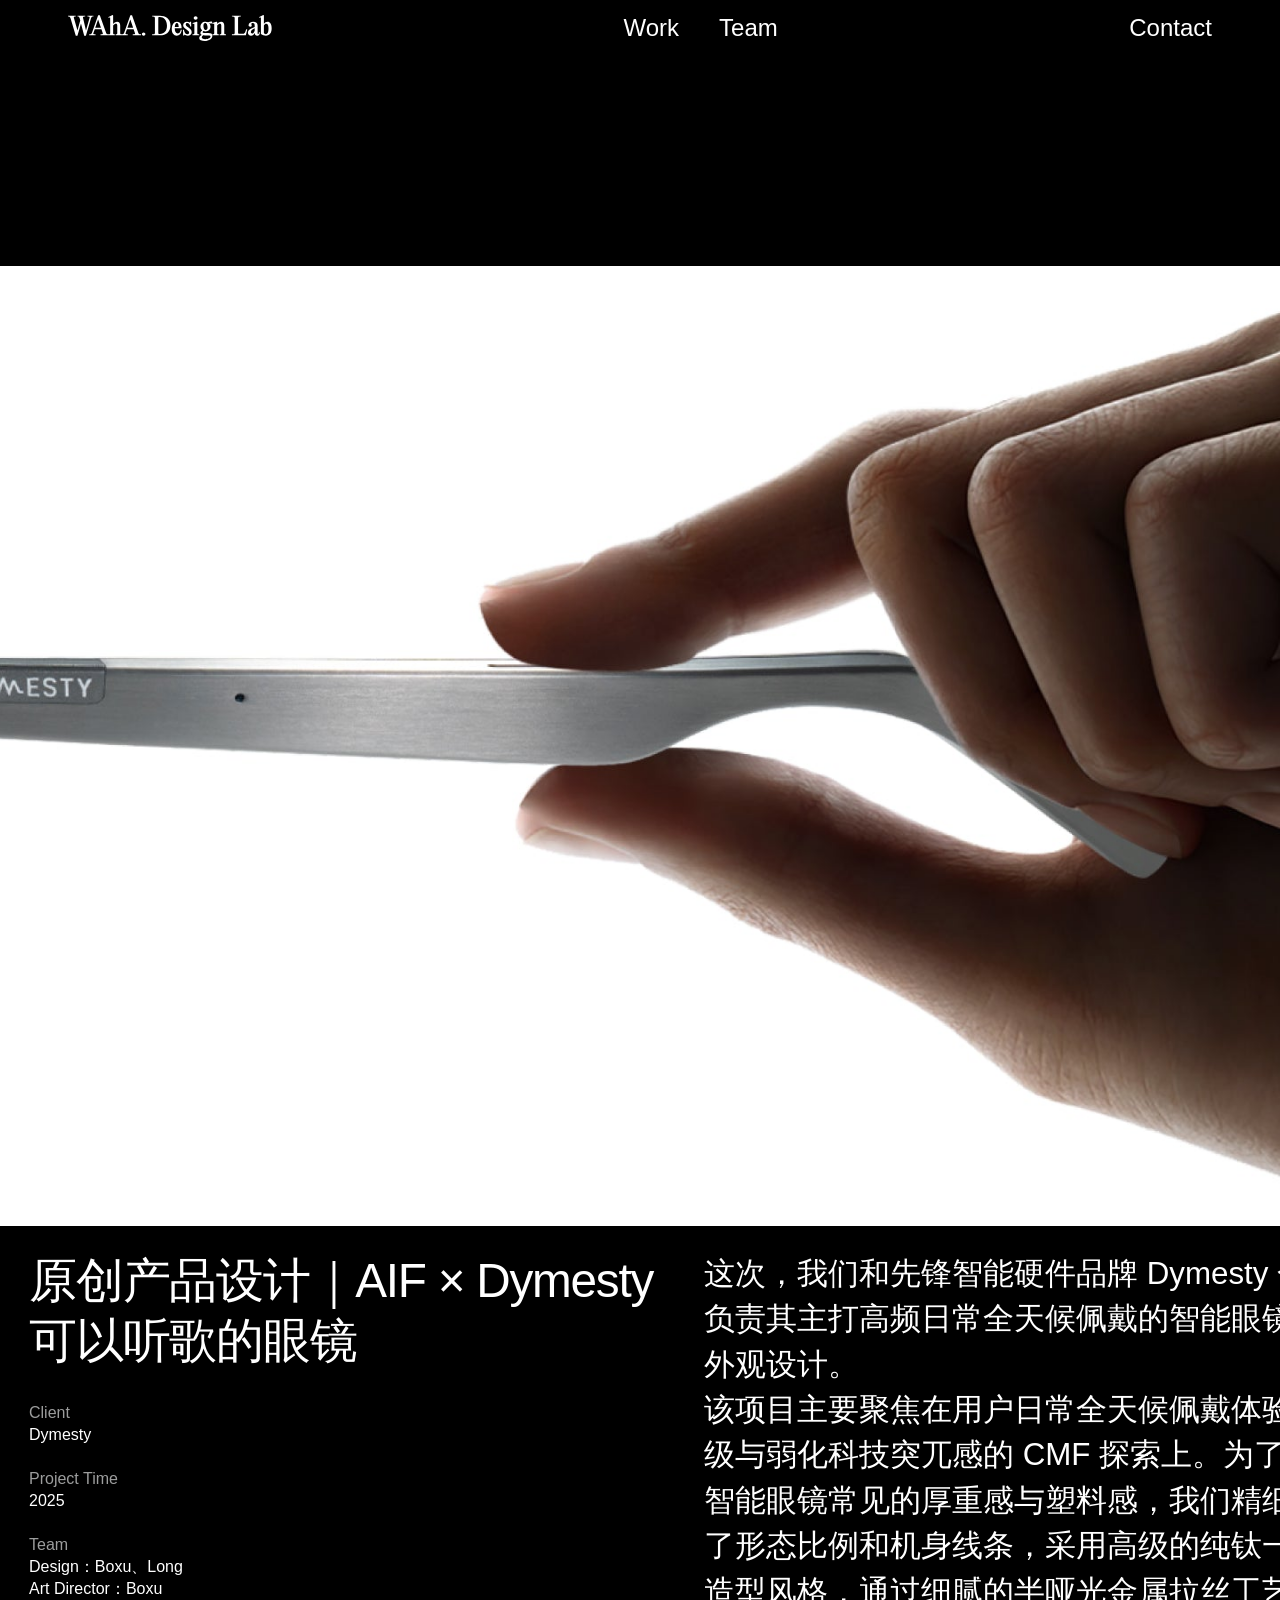
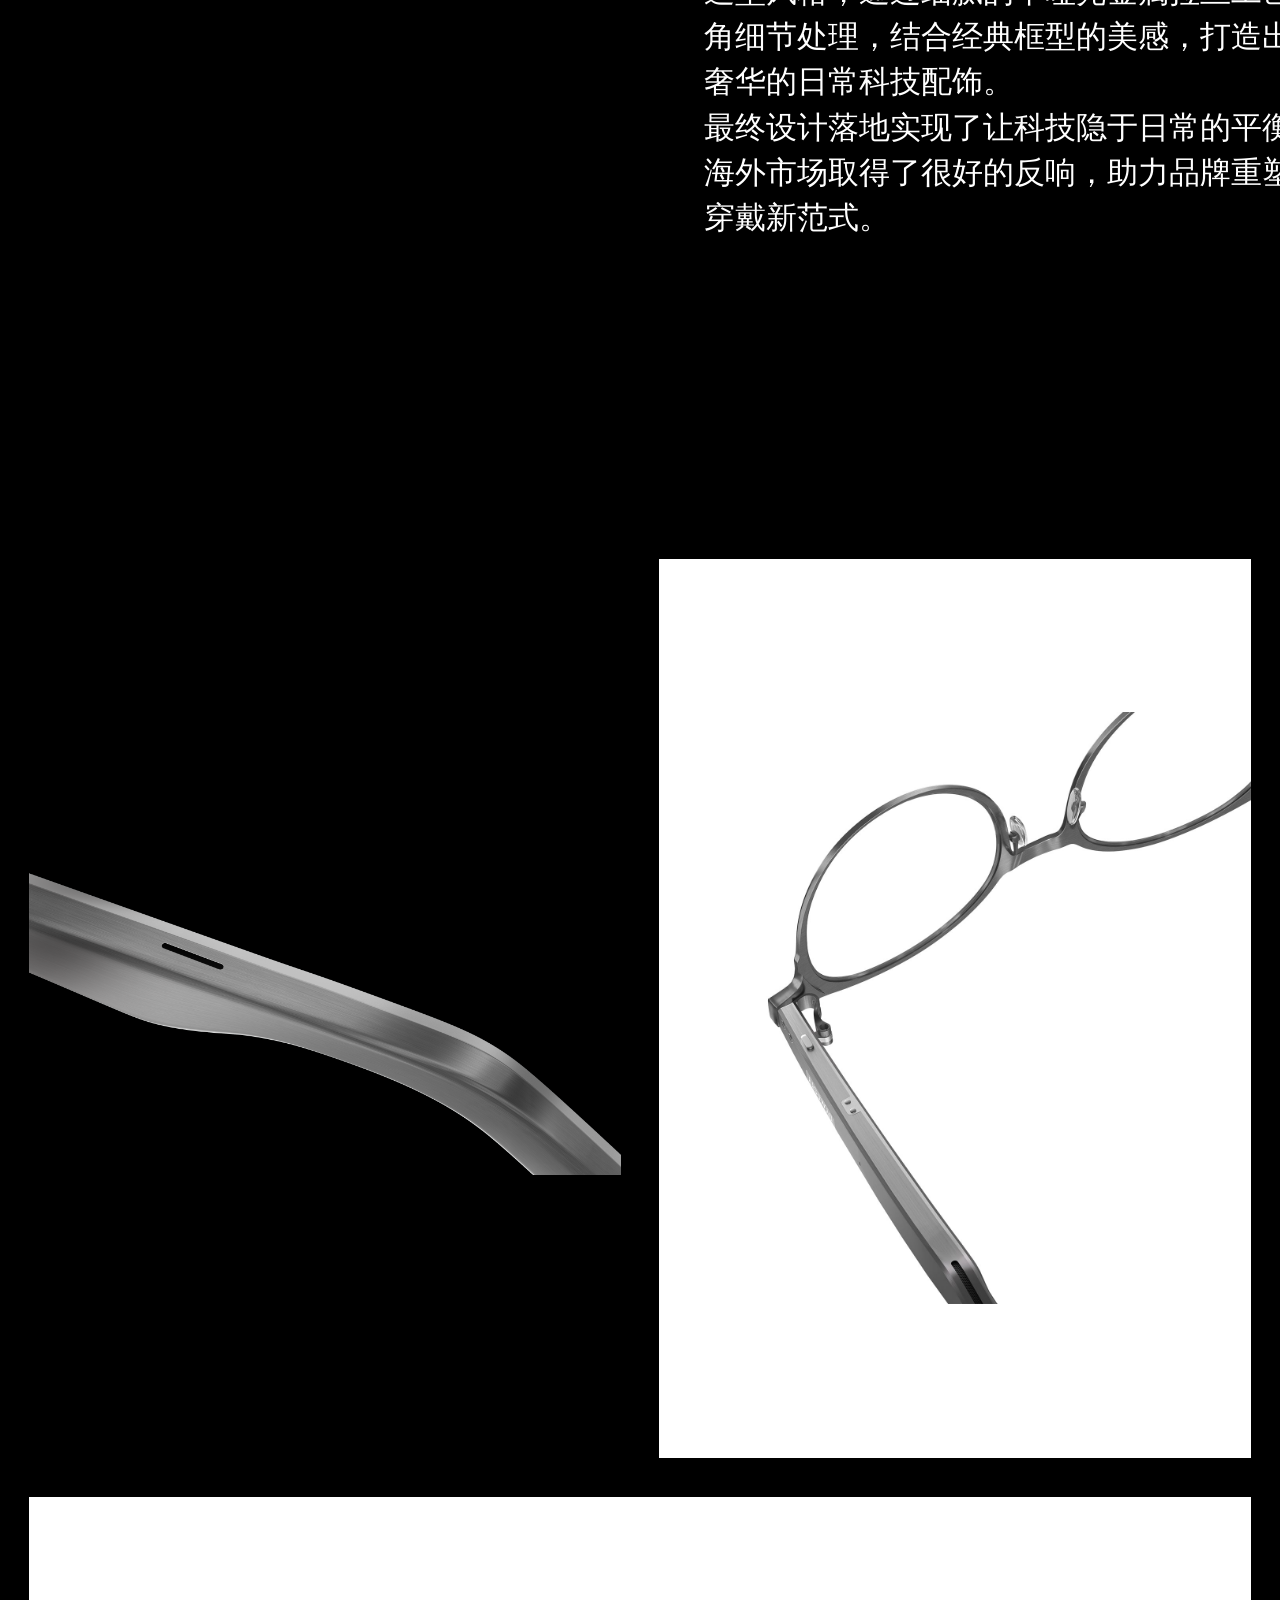
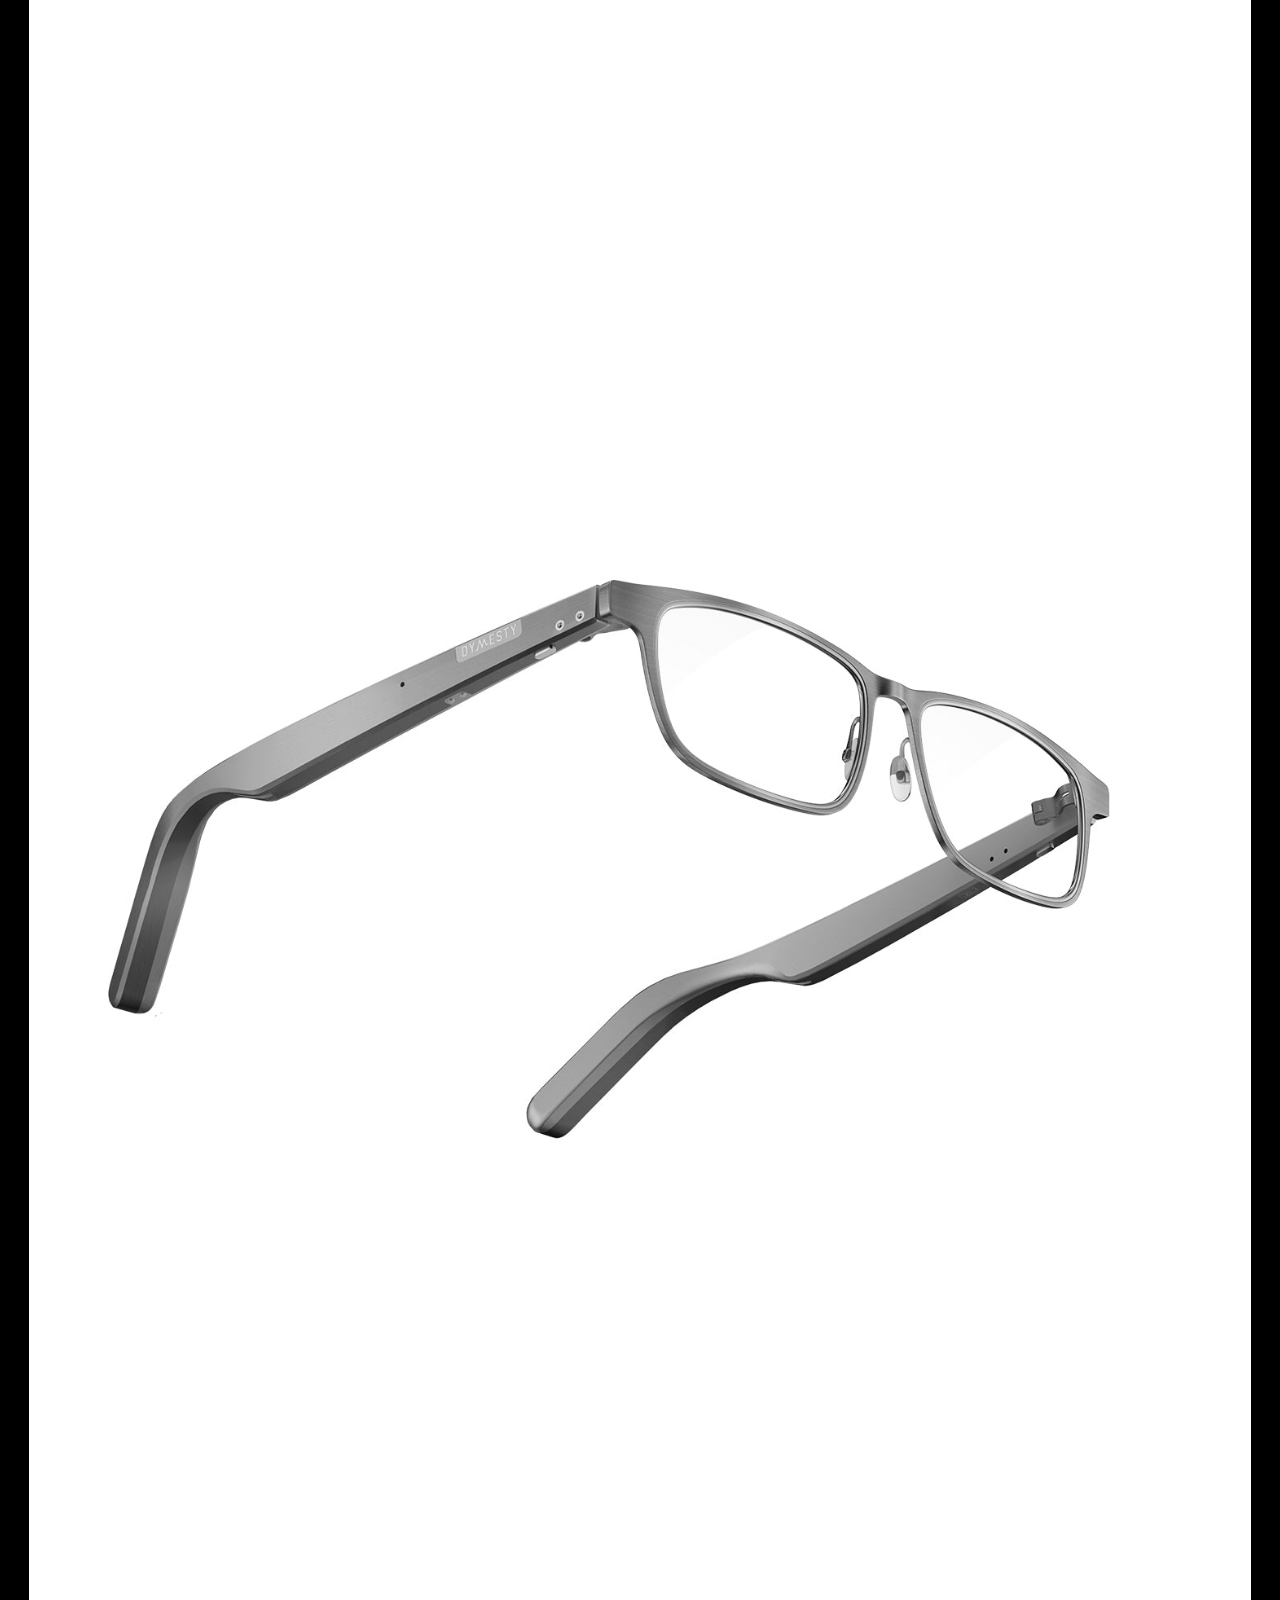
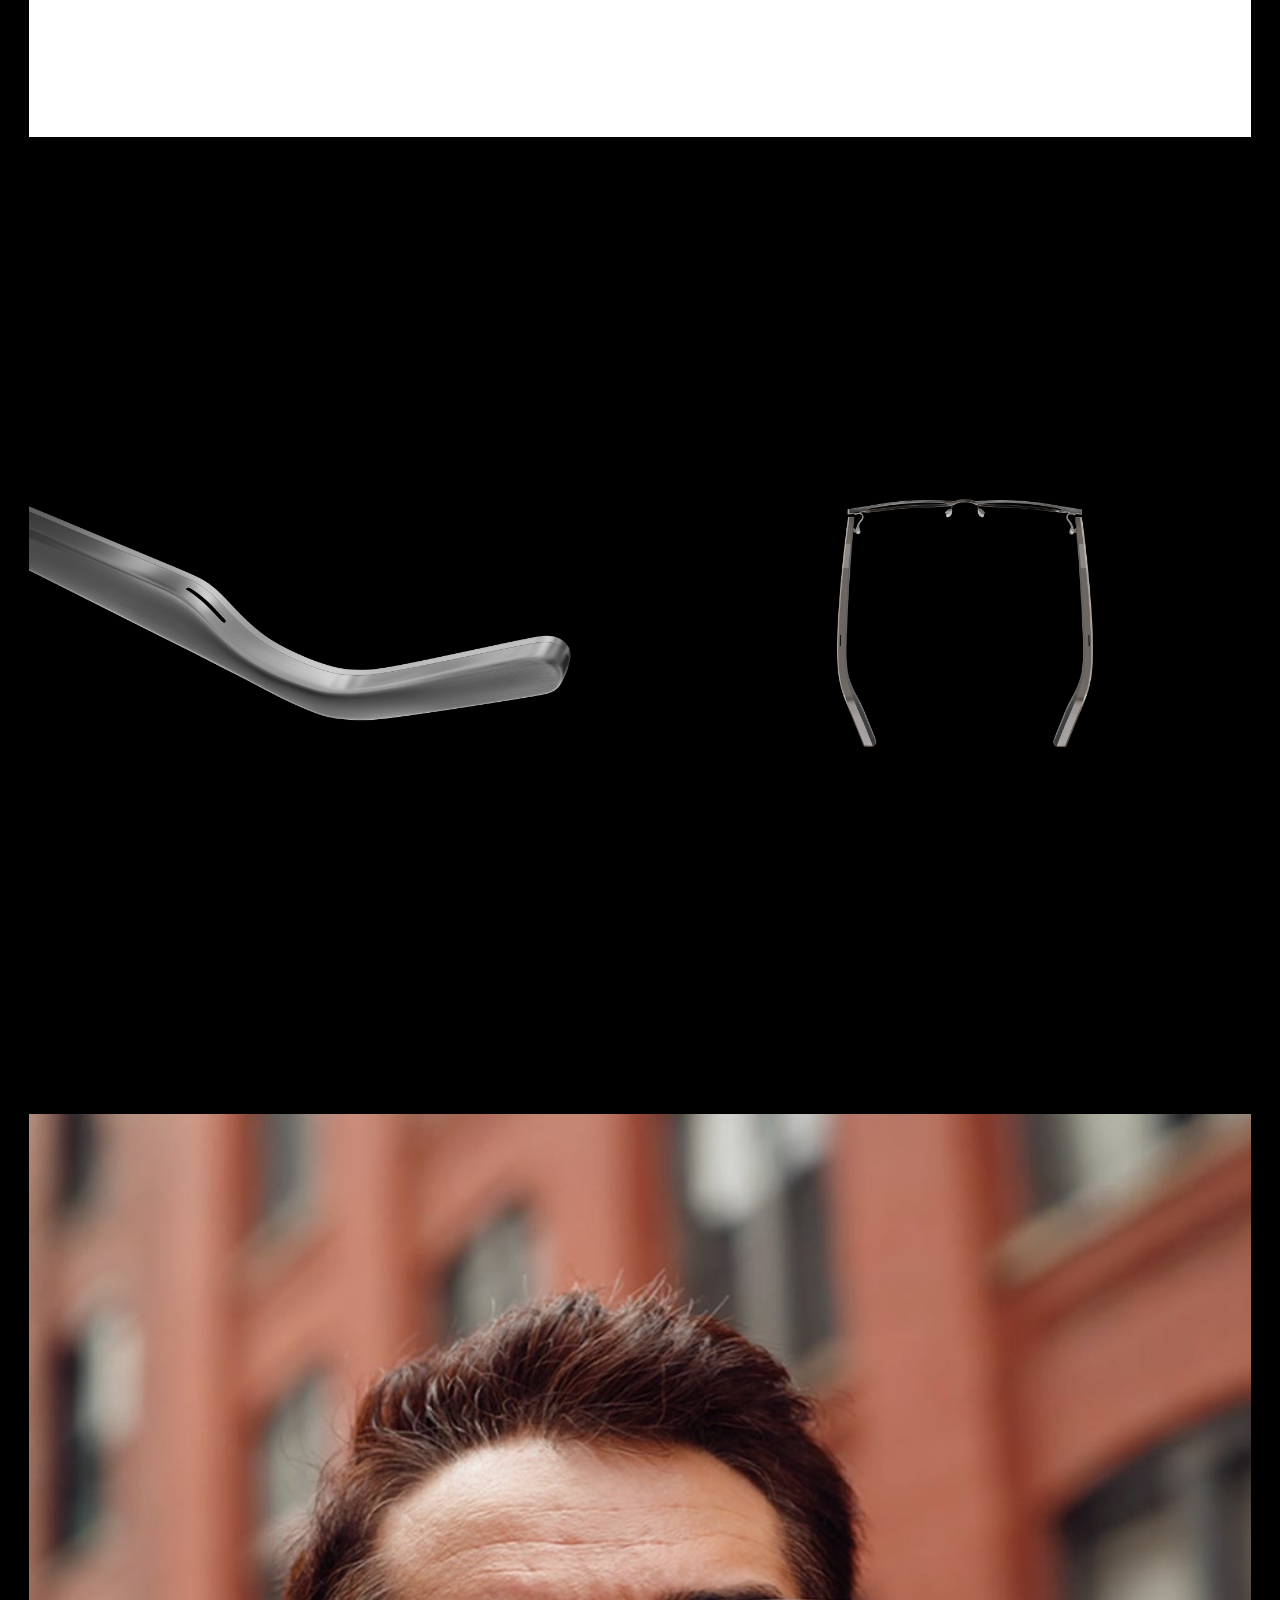
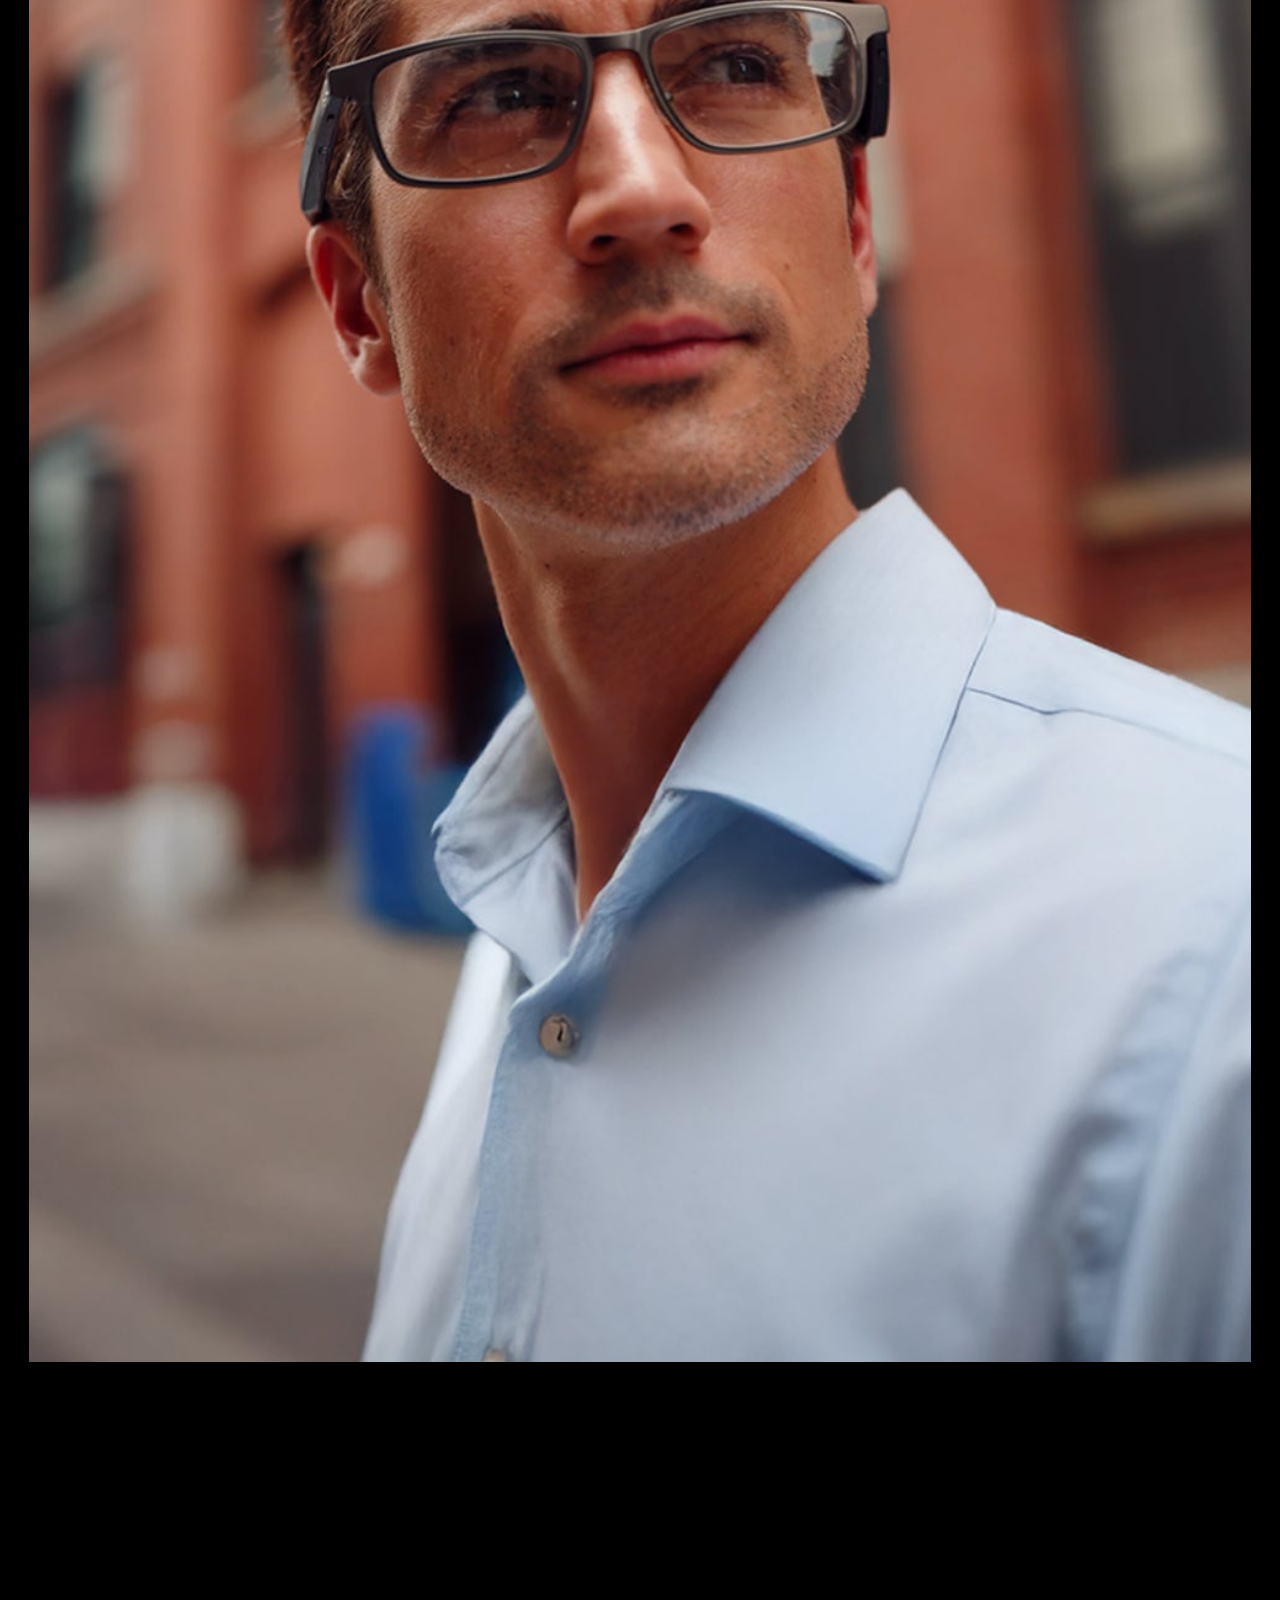
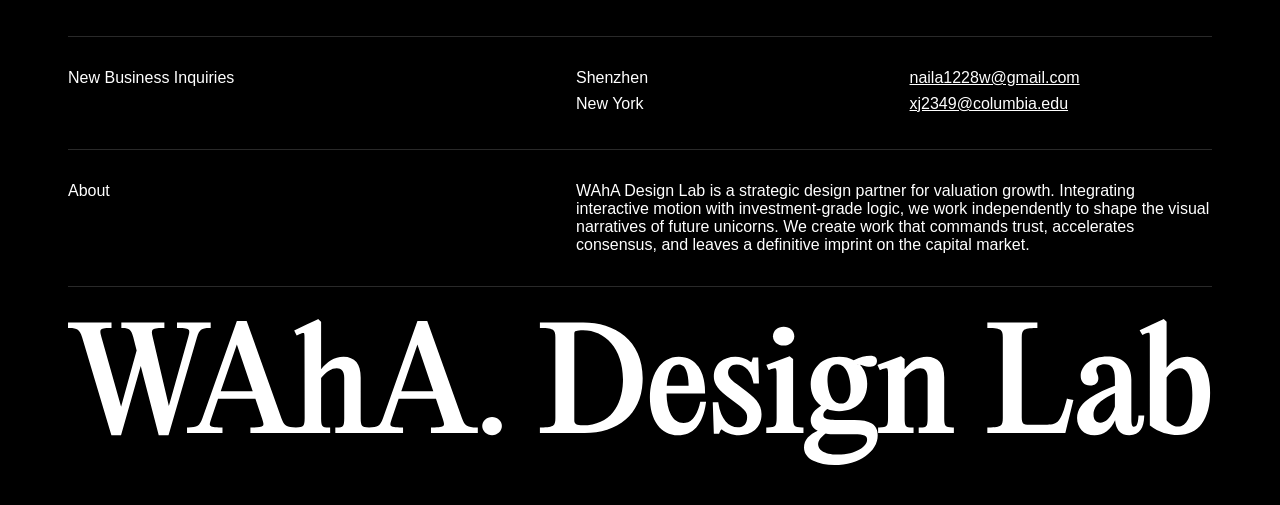
==== dymesty.html @ f6207fc6 "Add Dymesty and ODE case pages" ====
<!DOCTYPE html>
<html lang="zh-CN">

<head>
    <meta charset="UTF-8">
    <meta name="viewport" content="width=device-width, initial-scale=1.0">
    <title>Dymesty - WAhA Lab</title>
    <link rel="stylesheet" href="style.css">
</head>

<body class="case-body">
    <header class="case-header">
        <div class="case-header-inner">
            <a href="index.html" class="case-logo" aria-label="WAhA Lab home">
                <img src="assets/logo.svg" alt="WAhA Lab Logo">
            </a>
            <nav class="case-nav" aria-label="Primary">
                <a href="work.html">Work</a>
                <a href="team.html">Team</a>
            </nav>
            <a href="mailto:naila1228w@gmail.com" class="case-contact">Contact</a>
        </div>
    </header>

    <main class="case-page case-page-dymesty">
        <section class="case-hero">
            <img src="assets/dymesty/9.jpeg" alt="Dymesty smart glasses detail held by hand" class="case-hero-image">
        </section>

        <section class="case-intro">
            <div class="case-intro-main">
                <h1>原创产品设计｜AIF × Dymesty 可以听歌的眼镜</h1>
                <dl class="case-meta">
                    <div>
                        <dt>Client</dt>
                        <dd>Dymesty</dd>
                    </div>
                    <div>
                        <dt>Project Time</dt>
                        <dd>2025</dd>
                    </div>
                    <div>
                        <dt>Team</dt>
                        <dd>Design：Boxu、Long<br>Art Director：Boxu</dd>
                    </div>
                </dl>
            </div>
            <div class="case-intro-copy">
                <p>这次，我们和先锋智能硬件品牌 Dymesty 合作，负责其主打高频日常全天候佩戴的智能眼镜系列外观设计。</p>
                <p>该项目主要聚焦在用户日常全天候佩戴体验的升级与弱化科技突兀感的 CMF 探索上。为了消除智能眼镜常见的厚重感与塑料感，我们精细打磨了形态比例和机身线条，采用高级的纯钛一体化造型风格，通过细腻的半哑光金属拉丝工艺与倒角细节处理，结合经典框型的美感，打造出低调奢华的日常科技配饰。</p>
                <p>最终设计落地实现了让科技隐于日常的平衡，在海外市场取得了很好的反响，助力品牌重塑智能穿戴新范式。</p>
            </div>
        </section>

        <section class="case-media-stack">
            <div class="case-media-row">
                <figure class="case-media case-media-portrait case-media-contain case-media-black">
                    <img src="assets/dymesty/3.png" alt="Dymesty temple arm side detail">
                </figure>
                <figure class="case-media case-media-portrait case-media-contain case-media-white">
                    <img src="assets/dymesty/6.jpeg" alt="Dymesty round frame hinge detail">
                </figure>
            </div>

            <figure class="case-media case-media-wide case-media-contain case-media-white">
                <img src="assets/dymesty/1.jpeg" alt="Dymesty smart glasses full product view">
            </figure>

            <div class="case-media-row">
                <figure class="case-media case-media-portrait case-media-contain case-media-black">
                    <img src="assets/dymesty/11.png" alt="Dymesty temple tip detail">
                </figure>
                <figure class="case-media case-media-portrait case-media-contain case-media-black">
                    <img src="assets/dymesty/14.png" alt="Dymesty glasses top view">
                </figure>
            </div>

            <figure class="case-media case-media-wide case-media-final">
                <img src="assets/dymesty/16.jpeg" alt="Dymesty smart glasses lifestyle portrait">
            </figure>
        </section>

        <footer class="footer case-footer">
            <div class="footer-section">
                <div class="footer-divider"></div>
                <div class="footer-row">
                    <div class="footer-left">
                        <div class="footer-label">New Business Inquiries</div>
                    </div>
                    <div class="footer-right">
                        <div class="footer-locations">
                            <div class="footer-location">Shenzhen</div>
                            <div class="footer-location">New York</div>
                        </div>
                        <div class="footer-emails">
                            <a href="mailto:naila1228w@gmail.com" class="footer-email">naila1228w@gmail.com</a>
                            <a href="mailto:xj2349@columbia.edu" class="footer-email">xj2349@columbia.edu</a>
                        </div>
                    </div>
                </div>
                <div class="footer-divider"></div>
                <div class="footer-row">
                    <div class="footer-left">
                        <div class="footer-label">About</div>
                    </div>
                    <div class="footer-right">
                        <div class="footer-about">
                            <p>WAhA Design Lab is a strategic design partner for valuation growth. Integrating
                                interactive motion with investment-grade logic, we work independently to shape the visual
                                narratives of future unicorns. We create work that commands trust, accelerates consensus,
                                and leaves a definitive imprint on the capital market.</p>
                        </div>
                    </div>
                </div>
                <div class="footer-divider"></div>
                <div class="footer-logo">
                    <img src="assets/logo.svg" alt="Footer Logo" class="footer-logo-img">
                </div>
            </div>
        </footer>
    </main>
</body>

</html>
---- style.css ----
/* 重置和基础样式 */
* {
    margin: 0;
    padding: 0;
    box-sizing: border-box;
}

body {
    font-family: 'PP Editorial New', -apple-system, BlinkMacSystemFont, 'Segoe UI', serif;
    background-color: #000000;
    color: #ffffff;
    overflow-x: hidden;
    overflow-y: auto;
    scroll-behavior: smooth;
}

/* 顶部导航栏 */
.navbar {
    width: 1439.70px;
    mix-blend-mode: difference;
    box-sizing: border-box;
    display: flex;
    height: 56px;
    flex-direction: column;
    flex-wrap: nowrap;
    padding-right: 68px;
    padding-left: 68px;
    position: fixed;
    top: 0;
    left: 50%;
    transform: translateX(-50%);
    z-index: 1000;
    overflow: visible;
    /* 确保下划线可以显示 */
}

.navbar-container {
    width: 1303.70px;
    box-sizing: border-box;
    display: flex;
    height: 56px;
    flex-direction: row;
    flex-wrap: nowrap;
    align-items: center;
    overflow: visible;
    /* 确保下划线可以显示 */
}

.navbar-content {
    width: 1303.70px;
    height: 56px;
    display: flex;
    justify-content: flex-start;
    /* 恢复为flex-start，保持原始布局 */
    align-items: center;
    position: relative;
    overflow: visible;
    /* 确保下划线可以显示 */
}

/* Logo */
.logo {
    width: auto;
    /* 自动调整宽度以保持宽高比 */
    height: 28px;
    /* 高度设置为28px */
    display: block;
}

.logo-link {
    display: inline-flex;
    align-items: center;
    text-decoration: none;
}

/* 导航中心区域 */
.navbar-center {
    height: 56px;
    box-sizing: border-box;
    display: flex;
    width: 344px;
    min-height: 1px;
    flex-direction: row;
    flex-wrap: nowrap;
    justify-content: center;
    margin-left: 400px;
    overflow: visible;
    /* 确保下划线可以显示 */
    position: relative;
    /* 为响应式绝对定位做准备 */
}

.navbar-center-wrapper {
    width: 344px;
    height: 56px;
    display: flex;
    justify-content: flex-start;
    align-items: center;
    overflow: visible;
    /* 确保下划线可以显示 */
}

/* 导航链接基础样式 */
.nav-link {
    height: 56px;
    box-sizing: border-box;
    display: flex;
    flex-direction: row;
    flex-wrap: nowrap;
    align-items: center;
    text-decoration: none;
    font-family: 'Lab Grotesque', -apple-system, BlinkMacSystemFont, 'Segoe UI', sans-serif;
    font-size: 24px;
    white-space: nowrap;
    text-align: center;
    color: rgba(255, 255, 255, 1);
    line-height: normal;
    font-weight: normal;
    position: relative;
    overflow: visible;
    /* 确保下划线可以显示在容器外 */
}

.nav-link::after {
    content: '';
    position: absolute;
    bottom: -4px;
    /* 下划线和文字的间距为-4px */
    left: 0;
    width: 0;
    height: 1px;
    background-color: rgba(255, 255, 255, 1);
    transition: width 0.3s ease;
}

.nav-link:hover::after {
    width: 100%;
}

.nav-link.is-active::after {
    width: 100%;
}

/* Work 链接 */
.nav-work {
    width: 58px;
    height: 56px;
}

/* Lab 链接 */
.nav-lab {
    width: 42px;
    height: 56px;
    margin-left: 60px;
}

/* Team 链接 */
.nav-team {
    width: 58px;
    height: 56px;
    margin-left: 60px;
}

/* 右侧 Contact */
.navbar-right {
    margin-left: auto;
    /* 使用auto让右侧自动对齐到最右边 */
}

.nav-contact {
    font-family: 'Lab Grotesque', -apple-system, BlinkMacSystemFont, 'Segoe UI', sans-serif;
    font-size: 24px;
    white-space: nowrap;
    text-align: right;
    color: rgba(255, 255, 255, 1);
    line-height: normal;
    font-weight: normal;
    flex-shrink: 0;
    text-decoration: none;
    cursor: pointer;
}

/* 主容器 */
.container {
    width: 1440px;
    height: 902px;
    overflow: hidden;
    box-sizing: border-box;
    background-color: rgba(0, 0, 0, 1);
    display: flex;
    flex-direction: column;
    justify-content: center;
    align-items: center;
    margin: 0 auto;
    padding-top: 56px;
    /* 为导航栏留出空间 */
    position: relative;
}

/* 第二屏 */
.screen-2 {
    justify-content: flex-start;
    align-items: center;
    padding-top: 56px;
    min-height: calc(902px + 250vh);
    /* 保留滚动交互所需的空间（第一阶段+第二阶段+第四阶段） */
    /* 保留滚动交互所需的空间（第一阶段+第二阶段+第四阶段） */
    overflow: visible !important;
    /* 允许内容溢出，确保第五阶段的内容可见 */
}

.screen2-content-wrapper {
    display: flex;
    flex-direction: column;
    align-items: center;
    gap: 0;
}

/* 第二屏文字容器 */
.screen2-text-wrapper {
    width: 1304px;
    position: relative;
    /* 默认相对定位，在文档流中 */
    visibility: hidden;
    /* 默认隐藏，添加show类后变为visible */
    pointer-events: none;
    display: flex;
    flex-direction: row;
    align-items: flex-start;
    margin-bottom: 50px;
    /* 与视频的间距 */
    /* 不设置opacity，让文字内容的动画控制显示效果，和第一屏一样 */
}

.screen2-text-wrapper.show {
    visibility: visible;
    /* 容器可见，让文字内容的动画可以播放 */
    pointer-events: auto;
    /* 不设置opacity，让文字内容的CSS动画完全控制显示效果 */
}

/* 第二屏文字裁切容器 */
.screen2-text-clip-container {
    overflow: hidden;
    position: relative;
}

.screen2-text-clip-container:first-child {
    width: 637px;
}

.screen2-text-clip-container:last-child {
    width: 637px;
    margin-left: 30px;
}

/* 第二屏标题和描述文字的初始状态和动画 */
.screen2-title,
.screen2-description {
    transform: translateY(100%);
    opacity: 0;
}

.screen2-text-wrapper.show .screen2-title {
    animation: slideUp 1s cubic-bezier(0.16, 1, 0.3, 1) forwards;
    animation-delay: 0s;
}

.screen2-text-wrapper.show .screen2-description {
    animation: slideUp 1s cubic-bezier(0.16, 1, 0.3, 1) forwards;
    animation-delay: 0.15s;
}

/* 第二屏标题样式 */
.screen2-title {
    font-family: 'Lab Grotesque', -apple-system, BlinkMacSystemFont, 'Segoe UI', sans-serif;
    font-size: 44px;
    color: rgba(255, 255, 255, 1);
    line-height: 53.38px;
    letter-spacing: -0.36px;
    font-weight: normal;
    white-space: nowrap;
}

/* 第二屏描述文字样式 */
.screen2-description {
    font-family: 'Lab Grotesque', -apple-system, BlinkMacSystemFont, 'Segoe UI', sans-serif;
    font-size: 44px;
    color: rgba(255, 255, 255, 1);
    line-height: normal;
    font-weight: normal;
}

.screen2-image-container {
    width: 524px;
    height: 295px;
    overflow: hidden;
    position: relative;
    display: flex;
    align-items: center;
    justify-content: center;
    will-change: width, height, top;
    margin-top: -108px;
    /* 调整视频初始位置 */
}

.screen2-image {
    width: 100%;
    height: 100%;
    display: block;
    object-fit: cover;
}

/* 内容包装器 */
.content-wrapper {
    width: 1304px;
    box-sizing: border-box;
    display: flex;
    height: 426px;
    flex-direction: column;
    flex-wrap: nowrap;
    margin-top: -190px;
    /* 调整到导航栏底部的距离为20px */
}

/* 内容区域 */
.content {
    width: 1304px;
    height: 426px;
    display: flex;
    flex-direction: column;
    justify-content: flex-start;
    align-items: center;
}

/* 文字裁切容器 */
/* 文字裁切容器 */
.text-clip-container {
    overflow: hidden;
    position: relative;
    width: 100%;
}

.text-clip-container:first-child {
    width: 1304px;
}

.text-clip-container:last-child {
    width: 1304px;
}

.text-clip-container .title-top,
.text-clip-container .title-growth,
.text-clip-container .title-bottom {
    transform: translateY(100%);
    opacity: 0;
    animation: slideUp 1s cubic-bezier(0.16, 1, 0.3, 1) forwards;
}

/* 描述文字使用淡入上浮效果，不使用裁切 */
.text-clip-container .description {
    transform: translateY(20px);
    opacity: 0;
    animation: fadeInUp 0.9s cubic-bezier(0.25, 0.1, 0.25, 1) forwards;
}

/* 第一个标题动画 - 立即开始 */
.content>.text-clip-container:first-child .title-top {
    animation-delay: 0s;
}

/* 第二个标题动画 - Growth. 延迟约0.15秒 */
.growth-section .text-clip-container:first-child .title-growth {
    animation-delay: 0.15s;
}

/* 第三个标题动画 - WAhA Lab. 延迟约0.3秒 */
.content>.text-clip-container:last-child .title-bottom {
    animation-delay: 0.3s;
}

/* 描述文字 - 延迟稍晚于WAhA Lab出现 */
.text-clip-container.description-clip .description {
    animation-delay: 0.5s;
}

@keyframes slideUp {
    from {
        transform: translateY(100%);
        opacity: 0;
    }

    to {
        transform: translateY(0);
        opacity: 1;
    }
}

@keyframes fadeInUp {
    from {
        transform: translateY(20px);
        opacity: 0;
    }

    to {
        transform: translateY(0);
        opacity: 1;
    }
}

/* 顶部标题 */
.title-top {
    width: 1304px;
    font-family: 'PP Editorial New', serif;
    font-size: 111px;
    white-space: nowrap;
    text-align: right;
    color: rgba(255, 255, 255, 1);
    line-height: normal;
    font-weight: normal;
    flex-shrink: 0;
    box-sizing: border-box;
    padding-right: 8px;
}

/* 中间部分 */
.middle-section {
    width: 1304px;
    height: 142px;
    box-sizing: border-box;
    display: flex;
    flex-direction: row;
    flex-wrap: nowrap;
    justify-content: space-between;
    align-items: center;
}

/* Growth 部分 */
.growth-section {
    width: 1304px;
    height: 142px;
    position: relative;
}

.growth-section .text-clip-container {
    position: absolute;
}

.growth-section .text-clip-container:first-child {
    top: 0;
    left: 0;
    width: 1304px;
    height: 111px;
}

.growth-section .text-clip-container.description-clip {
    top: 32px;
    left: 0;
    width: 302.71px;
    /* 描述文字使用淡入上浮效果，不需要overflow: hidden */
    overflow: visible;
}

.title-growth {
    width: 1304px;
    font-family: 'PP Editorial New', serif;
    font-size: 111px;
    white-space: nowrap;
    text-align: right;
    color: rgba(255, 255, 255, 1);
    line-height: normal;
    font-weight: normal;
    box-sizing: border-box;
    padding-right: 8px;
}

.description {
    width: 302.71px;
    font-family: 'PP Editorial New', serif;
    font-size: 20px;
    color: rgba(255, 255, 255, 1);
    line-height: 1.2;
    font-weight: normal;
    white-space: normal;
    /* 允许换行，确保文字完整显示 */
}

/* 底部标题 */
.title-bottom {
    width: 1304px;
    font-family: 'PP Editorial New', serif;
    font-size: 111px;
    white-space: nowrap;
    color: rgba(255, 255, 255, 1);
    line-height: normal;
    font-weight: normal;
    flex-shrink: 0;
    box-sizing: border-box;
    padding-left: 4px;
}

/* 响应式设计 - 大于1920px时保持1920px的效果 */
@media screen and (min-width: 1921px) {
    .navbar {
        width: 1920px;
        max-width: 1920px;
        padding-left: 68px;
        padding-right: 68px;
        left: 50%;
        transform: translateX(-50%);
    }

    .navbar-container {
        width: 100%;
        max-width: 100%;
    }

    .navbar-content {
        width: 100%;
        max-width: 100%;
        justify-content: space-between;
        position: relative;
    }

    .navbar-center {
        position: absolute;
        left: 50%;
        transform: translateX(-50%);
        margin-left: 0;
    }

    .navbar-right {
        margin-left: auto;
        margin-right: 0;
    }

    .container.screen-1 {
        width: 1920px;
        max-width: 1920px;
        padding-left: 68px;
        padding-right: 68px;
        margin-left: auto;
        margin-right: auto;
    }

    /* 文字组包装器，保持1920px时的缩放效果 */
    .content-wrapper {
        width: 1304px;
        margin-left: 0;
        margin-right: 0;
        transform-origin: left center;
        /* 1920px时的缩放比例：(1920 - 136) / 1304 ≈ 1.37 */
        transform: scale(calc((1920px - 136px) / 1304));
    }

    .content {
        width: 1304px;
    }

    /* Screen 2 > 1920px consistency */
    .screen-2 {
        max-width: 1920px;
        padding-left: 68px;
        padding-right: 68px;
        margin-left: auto;
        margin-right: auto;
    }

    .screen2-content-wrapper {
        width: 1784px;
        /* 1920 - 68*2 */
        max-width: 1784px;
        margin-left: auto;
        margin-right: auto;
    }

    .screen2-text-wrapper {
        width: 1784px;
        max-width: 1784px;
        justify-content: space-between;
        margin-left: auto;
        margin-right: auto;
    }

    .screen2-text-clip-container:first-child {
        width: 637px;
        /* Max width at 1920px */
    }

    .screen2-text-clip-container:last-child {
        width: 637px;
        /* Max width at 1920px */
        margin-left: auto;
        margin-right: 0;
    }

    .screen2-image-container {
        width: 1784px;
        max-width: 1784px;
        margin-left: auto;
        margin-right: auto;
    }

    /* Screen 3 > 1920px consistency */
    .screen-3 {
        width: 100% !important;
        max-width: 1920px !important;
        padding-left: 68px !important;
        padding-right: 68px !important;
        margin-left: auto !important;
        margin-right: auto !important;
    }

    .work-grid {
        width: 100%;
        column-gap: 53.33px;
        /* 2.778vw at 1920px */
        row-gap: 106.67px;
        /* 5.556vw at 1920px */
    }
}

/* 响应式设计 - Computer Tier (768px - 1920px) 保持68px间距 */
/* 统一定义电脑端体验：双列网格、完整导航、流式布局 */
@media screen and (min-width: 768px) and (max-width: 1920px) {
    .navbar {
        width: 100%;
        max-width: 1920px;
        padding-left: 68px;
        padding-right: 68px;
    }

    .navbar-container {
        width: 100%;
        max-width: 100%;
    }

    .navbar-content {
        width: 100%;
        max-width: 100%;
        justify-content: space-between;
        /* 左右两侧对齐 */
        position: relative;
    }

    /* 中间导航居中 */
    .navbar-center {
        position: absolute;
        left: 50%;
        transform: translateX(-50%);
        margin-left: 0;
    }

    /* 右侧Contact对齐到右边缘（距离右边缘68px由navbar的padding-right控制） */
    .navbar-right {
        margin-left: auto;
        margin-right: 0;
    }

    .container.screen-1 {
        width: 100%;
        max-width: 100%;
        padding-inline: 86px;
        /* 固定86px左右间距 */
        padding-top: 0;
        padding-bottom: 10vh;
        /* 向上推内容，实现视觉光学居中 */
        min-height: 90vh;
        /* 改为90vh，让下面的视频部分可见 */
        height: 90vh;
        /* 改为90vh */
        justify-content: center;
        /* 垂直居中 */
    }

    /* 文字容器使用vw单位 */
    .content-wrapper {
        width: 90.556vw;
        /* 1304px / 1440 * 100 = 90.556vw */
        height: 29.583vw;
        /* 426px / 1440 * 100 = 29.583vw */
        margin-top: 0;
        /* 移除margin-top，使用flexbox居中 */
    }

    .content {
        width: 90.556vw;
        /* 1304px / 1440 * 100 = 90.556vw */
        height: 29.583vw;
        /* 426px / 1440 * 100 = 29.583vw */
    }

    /* 顶部标题 - 使用vw单位 */
    .content>.text-clip-container:first-child {
        width: 90.556vw;
        /* 1304px / 1440 * 100 = 90.556vw */
    }

    .title-top {
        width: 90.556vw;
        /* 1304px / 1440 * 100 = 90.556vw */
        font-size: 7.708vw;
        /* 111px / 1440 * 100 = 7.708vw */
        line-height: normal;
    }

    /* 中间部分 */
    .middle-section {
        width: 90.556vw;
        /* 1304px / 1440 * 100 = 90.556vw */
        height: 9.861vw;
        /* 142px / 1440 * 100 = 9.861vw */
    }

    .growth-section {
        width: 90.556vw;
        /* 1304px / 1440 * 100 = 90.556vw */
        height: 9.861vw;
        /* 142px / 1440 * 100 = 9.861vw */
    }

    .growth-section .text-clip-container:first-child {
        width: 90.556vw;
        /* 1304px / 1440 * 100 = 90.556vw */
        height: 7.708vw;
        /* 111px / 1440 * 100 = 7.708vw */
    }

    .title-growth {
        width: 90.556vw;
        /* 1304px / 1440 * 100 = 90.556vw */
        font-size: 7.708vw;
        /* 111px / 1440 * 100 = 7.708vw */
        line-height: normal;
    }

    .growth-section .text-clip-container.description-clip {
        top: 2.222vw;
        /* 32px / 1440 * 100 = 2.222vw */
        width: 21.022vw;
        /* 302.71px / 1440 * 100 = 21.022vw */
    }

    .description {
        width: 21.022vw;
        /* 302.71px / 1440 * 100 = 21.022vw */
        font-size: 1.389vw;
        /* 20px / 1440 * 100 = 1.389vw */
        line-height: 1.2;
        /* 相对值保持不变 */
    }

    /* 底部标题 */
    .content>.text-clip-container:last-child {
        width: 90.556vw;
        /* 1304px / 1440 * 100 = 90.556vw */
    }

    .title-bottom {
        width: 90.556vw;
        /* 1304px / 1440 * 100 = 90.556vw */
        font-size: 7.708vw;
        /* 111px / 1440 * 100 = 7.708vw */
        line-height: normal;
    }

    /* 第二屏适配 */
    .screen-2 {
        padding-left: 68px;
        padding-right: 68px;
    }

    .screen2-content-wrapper {
        width: 100%;
        max-width: calc(100vw - 136px);
        /* 视口宽度减去左右68px*2 */
    }

    /* Welcome文案：保持原始大小，左右各68px */
    .screen2-text-wrapper {
        width: calc(100vw - 136px);
        /* 视口宽度减去左右68px*2 */
        max-width: calc(100vw - 136px);
        margin-left: 0;
        margin-right: 0;
        justify-content: space-between;
        /* 让两个文字容器分布在两端 */
    }

    /* 文字容器改为百分比宽度，确保在一行内显示 */
    .screen2-text-clip-container:first-child {
        width: 48%;
        /* 约一半宽度 */
        max-width: 637px;
        /* 保持最大宽度 */
    }

    .screen2-text-clip-container:last-child {
        width: 48%;
        /* 约一半宽度 */
        max-width: 637px;
        /* 保持最大宽度 */
        margin-left: auto;
        /* 自动推到右边 */
        margin-right: 0;
        /* 靠右，距离右边缘68px由.screen-2的padding-right控制 */
    }

    /* 视频容器：最大宽度保持左右68px间距 */
    .screen2-image-container {
        max-width: calc(100vw - 136px);
        /* 视口宽度减去左右68px*2 */
        width: 100%;
        /* 宽度占满可用空间 */
    }

    /* 第三屏适配 - Selected work部分 */
    .screen-3 {
        width: 100% !important;
        /* 强制100%宽度 */
        max-width: none !important;
        /* 移除最大宽度限制，允许容器扩展 */
        padding-left: 68px !important;
        /* 固定68px左间距 */
        padding-right: 68px !important;
        /* 固定68px右间距 */
        padding-inline: 68px !important;
        /* 固定68px左右间距 */
        padding-bottom: 200px !important;
        /* 底部留200px间距 */
        overflow: visible !important;
        /* 允许底部内容显示 */
    }

    .screen3-section {
        width: 100% !important;
        /* 确保section占满容器 */
        align-items: flex-start;
        /* 左对齐 */
    }

    .section-header {
        width: 100%;
        align-items: flex-start;
        /* 左对齐，与导航栏Work对齐 */
    }

    .section-divider {
        width: 100%;
    }

    .section-title {
        width: 100%;
        font-size: 44px;
        /* 固定字体大小，不随屏幕缩放 */
    }

    /* Work Grid - 响应式网格 */
    .work-grid {
        width: 100%;
        /* 网格占满父容器的可用空间（减去padding） */
        grid-template-columns: repeat(2, 1fr);
        /* 2列，每列1fr，自动拉伸 */
        column-gap: min(2.778vw, 53.33px);
        /* 40px / 1440 * 100 = 2.778vw */
        row-gap: min(5.556vw, 106.67px);
        /* 80px / 1440 * 100 = 5.556vw */
        max-width: none;
        /* 移除任何最大宽度限制 */
    }

    .work-item {
        width: 100% !important;
        /* 确保item占满列宽 */
    }

    .work-image {
        width: 100% !important;
        /* 图片占满item宽度 */
        aspect-ratio: 636 / 450;
        /* 保持636:450宽高比 */
        object-fit: cover;
        display: block;
    }

    .work-label {
        margin-top: 16px;
        /* 固定间距，不随屏幕缩放 */
        font-size: 16px;
        /* 固定字体大小，不随屏幕缩放 */
    }



    .brands-carousel-wrapper {
        width: 100vw;
        /* 使用视口宽度，让走马灯可以占满整个屏幕 */
        max-width: none;
        /* 移除最大宽度限制 */
        margin-left: calc(-68px);
        /* 负边距突破左侧padding，从视口左侧边缘开始 */
        overflow: visible;
        /* 允许内容溢出显示 */
    }



    /* Research Grid - 响应式布局 */
    .research-grid {
        width: 100% !important;
        /* 网格占满父容器的可用空间（减去padding） */
        max-width: none !important;
        /* 移除任何最大宽度限制 */
        gap: min(1.816vw, 34.87px) !important;
        /* 26.15px / 1440 * 100 = 1.816vw，1920px时 = 34.87px */
    }

    .research-item {
        width: auto !important;
        /* 使用flex自动分配 */
        flex: 1 !important;
        /* 每个item平均分配空间 */
        min-width: 0 !important;
        /* 允许缩小 */
        height: auto !important;
        /* 高度由内容决定 */
    }

    .research-image-placeholder {
        width: 100% !important;
        /* 占满item宽度 */
        aspect-ratio: 306.39 / 408.52 !important;
        /* 保持原始宽高比 */
        min-height: auto !important;
        /* 移除固定高度 */
        height: auto !important;
        /* 移除固定高度 */
    }

    .research-description {
        margin-top: 12px !important;
        /* 固定间距，不随屏幕缩放 */
        font-size: 16px !important;
        /* 固定字体大小，不随屏幕缩放 */
    }
}

/* 响应式设计 - 大于1920px时保持1920px的效果 */
@media screen and (min-width: 1921px) {

    /* 导航栏保持1920px效果 */
    .navbar {
        width: 1920px;
        max-width: 1920px;
        padding-left: 68px;
        padding-right: 68px;
        left: 50%;
        transform: translateX(-50%);
    }

    .navbar-container,
    .navbar-content {
        max-width: calc(1920px - 136px);
    }

    /* 第一屏保持1920px效果 */
    .container.screen-1 {
        width: 1920px;
        max-width: 1920px;
        margin-left: auto;
        margin-right: auto;
        padding-inline: 86px;
        /* 固定86px左右间距 */
        padding-top: 0;
        padding-bottom: 10vh;
        /* 向上推内容，实现视觉光学居中 */
        min-height: 90vh;
        /* Hero section占视口高度的90% */
        height: 90vh;
        /* Hero section占视口高度的90% */
        justify-content: center;
        /* 垂直居中 */
    }

    /* 在大于1920px时，使用固定值保持1920px时的效果 */
    /* 1920px时的实际值：90.556vw * 19.2 = 1738.68px, 7.708vw * 19.2 = 147.99px */
    .content-wrapper {
        width: min(90.556vw, 1738.68px);
        /* 使用min限制最大值为1920px时的值 */
        height: min(29.583vw, 568.00px);
        margin-top: 0;
    }

    .content {
        width: min(90.556vw, 1738.68px);
        height: min(29.583vw, 568.00px);
    }

    .content>.text-clip-container:first-child {
        width: min(90.556vw, 1738.68px);
    }

    .title-top {
        width: min(90.556vw, 1738.68px);
        font-size: min(7.708vw, 147.99px);
        /* 限制最大值为1920px时的值 */
        line-height: normal;
    }

    .middle-section {
        width: min(90.556vw, 1738.68px);
        height: min(9.861vw, 189.33px);
    }

    .growth-section {
        width: min(90.556vw, 1738.68px);
        height: min(9.861vw, 189.33px);
    }

    .growth-section .text-clip-container:first-child {
        width: min(90.556vw, 1738.68px);
        height: min(7.708vw, 147.99px);
    }

    .title-growth {
        width: min(90.556vw, 1738.68px);
        font-size: min(7.708vw, 147.99px);
        line-height: normal;
    }

    .growth-section .text-clip-container.description-clip {
        top: min(2.222vw, 42.66px);
        width: min(21.022vw, 403.62px);
    }

    .description {
        width: min(21.022vw, 403.62px);
        font-size: min(1.389vw, 26.67px);
        line-height: 1.2;
    }

    .content>.text-clip-container:last-child {
        width: min(90.556vw, 1738.68px);
    }

    .title-bottom {
        width: min(90.556vw, 1738.68px);
        font-size: min(7.708vw, 147.99px);
        line-height: normal;
    }

    /* 第二屏适配 - 保持1920px的效果 */
    .screen-2 {
        width: 100%;
        max-width: 1920px;
        margin-left: auto;
        margin-right: auto;
        padding-left: 68px;
        padding-right: 68px;
    }

    .screen2-content-wrapper {
        width: 100%;
        max-width: calc(1920px - 136px);
        /* 1920px - 68*2 = 1744px */
    }

    /* Welcome文案：保持原始大小，左右各68px */
    .screen2-text-wrapper {
        width: clamp(calc(100vw - 136px), calc(100vw - 136px), calc(1920px - 136px));
        max-width: calc(1920px - 136px);
        margin-left: 0;
        margin-right: 0;
        justify-content: space-between;
        /* 让两个文字容器分布在两端 */
    }

    /* 描述文字靠右68px */
    .screen2-text-clip-container:last-child {
        margin-left: auto;
        /* 自动推到右边 */
        margin-right: 0;
        /* 靠右，距离右边缘68px由.screen-2的padding-right控制 */
    }

    /* 视频容器：最大宽度保持左右68px间距 */
    .screen2-image-container {
        max-width: clamp(calc(100vw - 136px), calc(100vw - 136px), calc(1920px - 136px));
        width: 100%;
        /* 宽度占满可用空间 */
    }

    /* 第三屏适配 - Selected work部分 - 保持1920px效果 */
    .screen-3 {
        width: 1920px !important;
        /* 固定宽度为1920px */
        max-width: 1920px !important;
        /* 最大宽度限制为1920px */
        margin-left: auto;
        margin-right: auto;
        padding-left: 68px !important;
        /* 固定68px左间距 */
        padding-right: 68px !important;
        /* 固定68px右间距 */
        padding-inline: 68px !important;
        /* 固定68px左右间距 */
        padding-bottom: 200px !important;
        /* 底部留200px间距 */
        overflow: visible !important;
        /* 允许底部内容显示 */
    }

    .screen3-section {
        width: 100%;
        align-items: flex-start;
    }

    .section-header {
        width: 100%;
        align-items: flex-start;
    }

    .section-title {
        font-size: 44px;
        /* 固定字体大小，不随屏幕缩放 */
    }

    .work-grid {
        width: 100%;
        /* 网格占满父容器的可用空间（减去padding） */
        max-width: none;
        /* 移除任何最大宽度限制 */
        grid-template-columns: repeat(2, 1fr);
        /* 2列，每列1fr */
        column-gap: 53.33px;
        /* 固定值：40px在1920px时的等效值 */
        row-gap: 106.67px;
        /* 固定值：80px在1920px时的等效值 */
    }

    .work-item {
        width: 100%;
        /* 确保item占满列宽 */
    }

    .work-image {
        width: 100%;
        /* 图片占满item宽度 */
        aspect-ratio: 636 / 450;
        /* 保持636:450宽高比 */
        object-fit: cover;
        display: block;
    }

    .work-label {
        margin-top: 16px;
        /* 固定间距，不随屏幕缩放 */
        font-size: 16px;
        /* 固定字体大小，不随屏幕缩放 */
    }

    /* Research Grid - 保持1920px效果 */
    .research-grid {
        width: 100% !important;
        /* 网格占满父容器的可用空间（减去padding） */
        max-width: none !important;
        /* 移除任何最大宽度限制 */
        gap: 34.87px !important;
        /* 固定值：26.15px在1920px时的等效值 */
    }

    .research-item {
        width: auto !important;
        /* 使用flex自动分配 */
        flex: 1 !important;
        /* 每个item平均分配空间 */
        min-width: 0 !important;
        /* 允许缩小 */
        height: auto !important;
        /* 高度由内容决定 */
    }

    .research-image-placeholder {
        width: 100% !important;
        /* 占满item宽度 */
        aspect-ratio: 306.39 / 408.52 !important;
        /* 保持原始宽高比 */
        min-height: auto !important;
        /* 移除固定高度 */
        height: auto !important;
        /* 移除固定高度 */
    }

    .research-description {
        margin-top: 12px !important;
        /* 固定间距，不随屏幕缩放 */
        font-size: 16px !important;
        /* 固定字体大小，不随屏幕缩放 */
    }

    /* Trusted By 走马灯适配 - 保持1920px效果 */
    .brands-carousel-wrapper {
        width: 1920px !important;
        /* 固定宽度为1920px，保持1920px效果 */
        max-width: 1920px !important;
        /* 最大宽度限制为1920px */
        margin-left: calc((100vw - 1920px) / 2 - 68px) !important;
        /* 从视口左侧开始，考虑screen-3居中 */
        overflow: visible !important;
        /* 允许内容溢出显示 */
    }


}



/* 响应式设计 - Mobile Tier (< 768px) */
/* 手机端体验：单列布局、汉堡菜单(如需)、紧凑视图 */
@media screen and (max-width: 767px) {
    .navbar {
        width: 100%;
        max-width: none;
        left: 0;
        transform: none;
        padding-left: clamp(12px, 4vw, 16px);
        padding-right: clamp(12px, 4vw, 16px);
        height: 48px;
    }

    .navbar-container,
    .navbar-content {
        width: 100%;
        max-width: none;
        height: 48px;
    }

    .logo {
        width: 50px;
        height: auto;
    }

    .navbar-center {
        display: none;
        /* 移动端隐藏导航菜单，可以添加汉堡菜单 */
    }

    .navbar-right .nav-contact {
        font-size: 16px;
    }

    .container {
        padding-left: clamp(12px, 4vw, 16px);
        padding-right: clamp(12px, 4vw, 16px);
        padding-top: 48px;
        /* 适配较小的导航栏 */
        height: auto;
        min-height: 100vh;
    }

    .content-wrapper {
        margin-top: 0;
        height: auto;
    }

    .title-top,
    .title-growth,
    .title-bottom {
        font-size: clamp(32px, 12vw, 64px);
        line-height: 1.2;
    }

    .description {
        font-size: 16px;
        line-height: 1.5;
        width: 100%;
    }

    .middle-section {
        flex-direction: column;
        align-items: flex-start;
        gap: 24px;
    }

    .screen-2 {
        padding-left: 16px;
        padding-right: 16px;
        padding-top: 48px;
    }

    .screen2-image-container {
        width: 100% !important;
        height: auto !important;
        margin-top: -60px;
    }

    .screen2-image-container video,
    .screen2-image-container img {
        width: 100%;
        height: auto;
    }

    .screen2-title {
        font-size: clamp(24px, 8vw, 40px);
    }

    .screen2-description {
        font-size: 16px;
    }

    .screen-3 {
        padding-left: 16px;
        padding-right: 16px;
        margin-top: -100px;
    }

    .section-header {
        flex-direction: column;
        align-items: flex-start;
        gap: 16px;
    }

    .section-title {
        font-size: clamp(24px, 8vw, 36px);
    }

    .section-divider {
        width: 40px;
    }

    .brands-carousel-wrapper {
        height: 100px;
        margin-top: 40px;
    }

    .brands-carousel {
        height: 100px;
        gap: 16px;
    }

    .brand-item {
        width: 120px;
        height: 100px;
        flex-shrink: 0;
    }

    .brand-logo {
        max-width: 90%;
        max-height: 90%;
    }

    .work-grid {
        width: 100%;
        grid-template-columns: 1fr;
        /* 移动端：1列 */
        column-gap: 0;
        row-gap: 40px;
        /* 移动端行间距 */
        margin-top: 40px;
        /* 移动端顶部间距 */
    }

    .work-item {
        width: 100%;
    }

    .work-image {
        width: 100%;
        aspect-ratio: 636 / 450;
    }

    .work-label {
        margin-top: 16px;
        font-size: 16px;
    }

    .research-grid {
        grid-template-columns: 1fr;
        gap: 24px;
    }

    .research-item {
        width: 100%;
    }
}

/* Team page from Figma Media design */
.team-page.team-page-figma {
    width: 100%;
    max-width: 1920px;
    margin: 0 auto;
    padding: 0;
    background-color: #000000;
}

.team-page-figma .team-media-hero {
    width: 100%;
    height: clamp(520px, 66.66vw, 960px);
    margin-top: 266px;
    background: #bcbcbc url('assets/team-hero.png') center center / cover no-repeat;
}

.team-page-figma .team-partners {
    display: grid;
    grid-template-columns: minmax(0, 1fr) minmax(360px, 1fr);
    column-gap: 40px;
    width: 100%;
    padding: 28px 36.84px 0;
}

.team-page-figma .team-partners-title {
    font-family: 'Lab Grotesque', -apple-system, BlinkMacSystemFont, 'Segoe UI', sans-serif;
    font-size: 39.5px;
    line-height: 46.4px;
    font-weight: normal;
    letter-spacing: -1.25px;
    color: #ffffff;
}

.team-page-figma .team-partners-copy {
    max-width: 687px;
    font-family: 'Lab Grotesque', -apple-system, BlinkMacSystemFont, 'Segoe UI', sans-serif;
    font-size: 32px;
    line-height: 44px;
    font-weight: normal;
    color: #ffffff;
}

.team-page-figma .team-partners-copy p {
    margin: 0;
}

.team-page-figma .team-partners-copy p + p {
    margin-top: 0;
}

.team-page-figma .team-member-grid {
    display: grid;
    grid-template-columns: repeat(2, minmax(0, 1fr));
    column-gap: 29.46px;
    row-gap: 22px;
    width: 100%;
    padding: 107px 36.54px 0 36.84px;
}

.team-page-figma .team-member {
    margin: 0;
}

.team-page-figma .team-member-link {
    display: block;
    color: #ffffff;
    text-decoration: none;
}

.team-page-figma .team-member-image {
    width: 100%;
    aspect-ratio: 668.31 / 444.88;
    display: block;
    object-fit: cover;
    filter: grayscale(1);
}

.team-page-figma .team-member-name {
    margin-top: 8px;
    font-family: 'Lab Grotesque', -apple-system, BlinkMacSystemFont, 'Segoe UI', sans-serif;
    font-size: 16px;
    line-height: 22px;
    font-weight: normal;
    color: #ffffff;
    text-transform: uppercase;
}

.team-page-figma .team-member-image {
    transition: opacity 0.3s ease;
}

.team-page-figma .team-member-link:hover .team-member-image {
    opacity: 0.8;
}

/* Team member detail page */
.member-detail-page {
    width: 100%;
    max-width: 1920px;
    margin: 0 auto;
    padding: 266px 30px 0;
    background: #000000;
}

.member-profile-divider {
    width: 100%;
    height: 1px;
    background: rgba(255, 255, 255, 0.85);
}

.member-profile-name {
    margin: 19px 0 0;
    font-family: 'Lab Grotesque', -apple-system, BlinkMacSystemFont, 'Segoe UI', sans-serif;
    font-size: 37.2px;
    line-height: 46.4px;
    font-weight: normal;
    letter-spacing: -1.25px;
    color: #ffffff;
}

.member-profile-role {
    margin: 0;
    font-family: 'PingFang SC', 'Microsoft YaHei', sans-serif;
    font-size: 43.6px;
    line-height: 58px;
    font-weight: 500;
    color: #9c9d9d;
}

.member-profile-content {
    display: grid;
    grid-template-columns: minmax(0, 675px) minmax(0, 1fr);
    gap: 30px;
    align-items: start;
    margin-top: 132px;
}

.member-profile-image {
    width: 100%;
    aspect-ratio: 675 / 450;
    display: block;
    object-fit: cover;
    filter: grayscale(1);
    background: #656565;
}

.member-profile-bio {
    margin: -8px 0 0;
    font-family: 'PingFang SC', 'Microsoft YaHei', sans-serif;
    font-size: 32px;
    line-height: 44px;
    font-weight: normal;
    color: #ffffff;
}

.member-detail-footer {
    width: calc(100% - 76px);
    margin: 77px auto 0;
}

@media screen and (max-width: 1199px) {
    .member-detail-page {
        padding: 180px 24px 0;
    }

    .member-profile-content {
        margin-top: 88px;
        grid-template-columns: 1fr;
        gap: 32px;
    }

    .member-profile-bio {
        margin-top: 0;
        font-size: 28px;
        line-height: 40px;
    }

    .member-detail-footer {
        width: 100%;
        margin-top: 140px;
    }
}

@media screen and (max-width: 767px) {
    .member-detail-page {
        padding: 120px 16px 0;
    }

    .member-profile-name {
        font-size: 28px;
        line-height: 36px;
        letter-spacing: 0;
    }

    .member-profile-role {
        margin-top: 4px;
        font-size: 26px;
        line-height: 38px;
    }

    .member-profile-content {
        margin-top: 64px;
        gap: 24px;
    }

    .member-profile-bio {
        font-size: 20px;
        line-height: 32px;
    }

    .member-detail-footer {
        margin-top: 100px;
    }
}

.team-page-figma .team-footer {
    width: calc(100% - 136px);
    max-width: calc(1920px - 136px);
    margin: 200px auto 0;
}

.team-page-figma .footer-about p {
    max-width: 636px;
}

@media screen and (min-width: 1921px) {
    .team-page.team-page-figma {
        max-width: 1920px;
    }
}

@media screen and (max-width: 1199px) {
    .team-page-figma .team-media-hero {
        height: clamp(420px, 66.66vw, 760px);
        margin-top: 180px;
    }

    .team-page-figma .team-partners {
        grid-template-columns: 1fr;
        row-gap: 40px;
        padding: 28px 24px 0;
    }

    .team-page-figma .team-partners-copy {
        max-width: none;
        font-size: 28px;
        line-height: 38px;
    }

    .team-page-figma .team-member-grid {
        column-gap: 24px;
        padding: 96px 24px 0;
    }

    .team-page-figma .team-footer {
        width: calc(100% - 48px);
        margin-top: 140px;
    }
}

@media screen and (max-width: 767px) {
    .team-page-figma .team-media-hero {
        height: 58vh;
        min-height: 360px;
        margin-top: 120px;
    }

    .team-page-figma .team-partners {
        padding: 24px 16px 0;
    }

    .team-page-figma .team-partners-title {
        font-size: 28px;
        line-height: 34px;
    }

    .team-page-figma .team-partners-copy {
        font-size: 22px;
        line-height: 31px;
    }

    .team-page-figma .team-member-grid {
        grid-template-columns: 1fr;
        row-gap: 32px;
        padding: 72px 16px 0;
    }

    .team-page-figma .team-member-name {
        font-size: 13px;
        line-height: 18px;
    }

    .team-page-figma .team-footer {
        width: calc(100% - 32px);
        margin-top: 100px;
    }
}

.team-body {
    background-color: #000000;
}

/* Keep animated logo rows from increasing the document width. */
.brands-carousel-wrapper {
    overflow: hidden !important;
}

@media screen and (min-width: 768px) and (max-width: 1920px) {
    .container.screen-2 {
        width: 100%;
        max-width: 100%;
    }

    .brands-carousel-wrapper {
        width: 100vw !important;
        margin-left: -68px !important;
    }
}

@media screen and (min-width: 768px) and (max-width: 1199px) {
    .footer-left {
        width: 30%;
    }

    .footer-right {
        width: 58%;
        flex-direction: column;
        gap: 12px;
    }

    .footer-locations,
    .footer-emails,
    .footer-about {
        width: 100%;
        height: auto;
    }
}

@media screen and (max-width: 767px) {
    .container,
    .container.screen-1 {
        width: 100%;
        max-width: 100%;
    }

    .content-wrapper,
    .content,
    .content>.text-clip-container:first-child,
    .content>.text-clip-container:last-child,
    .middle-section,
    .growth-section,
    .growth-section .text-clip-container:first-child,
    .title-top,
    .title-growth,
    .title-bottom {
        width: 100%;
    }

    .title-top {
        white-space: normal;
        text-align: left;
        padding-right: 0;
    }

    .growth-section .text-clip-container:first-child {
        height: auto;
    }

    .growth-section .text-clip-container.description-clip {
        width: 100%;
    }

    .brands-carousel-wrapper {
        width: 100vw !important;
        margin-left: -16px !important;
    }

    .footer-row,
    .footer-right {
        flex-direction: column;
        gap: 24px;
    }

    .footer-left,
    .footer-right,
    .footer-locations,
    .footer-emails,
    .footer-about {
        width: 100%;
        height: auto;
    }
}

/* 第三屏 */
.screen-3 {
    width: 100%;
    max-width: 1440px;
    /* 基础样式：1440px以下使用此限制 */
    min-height: 2941.52px;
    overflow: visible;
    /* 改为visible，允许底部内容显示 */
    box-sizing: border-box;
    background-color: rgba(0, 0, 0, 1);
    display: flex;
    flex-direction: column;
    justify-content: flex-start;
    align-items: flex-start;
    /* 左对齐，与导航栏Work对齐 */
    margin: 0 auto;
    padding-top: 0;
    padding-left: 0;
    padding-right: 0;
    padding-bottom: 200px;
    /* 底部留200px间距 */
    position: relative;
}

.screen3-section {
    width: 100%;
    display: flex;
    flex-direction: column;
    align-items: flex-start;
    /* 左对齐，与导航栏Work对齐 */
}

/* Section Header 样式 */
.section-header {
    width: 100%;
    display: flex;
    flex-direction: column;
    justify-content: flex-start;
    align-items: flex-start;
    /* 左对齐 */
}

.section-divider {
    width: 100%;
    border-top: 1px solid rgba(41, 41, 41, 1);
    min-height: 1px;
}

.section-title {
    margin-top: 32px;
    width: 100%;
    font-family: 'Lab Grotesque', -apple-system, BlinkMacSystemFont, 'Segoe UI', sans-serif;
    font-size: 44px;
    white-space: nowrap;
    text-align: left;
    color: rgba(255, 255, 255, 1);
    line-height: 53.38px;
    letter-spacing: -0.36px;
    font-weight: normal;
}

/* Work Grid 样式 - 响应式网格布局 */
.work-grid {
    width: 100%;
    margin-top: 100px;
    display: grid;
    grid-template-columns: repeat(2, 1fr);
    /* 桌面：2列 */
    column-gap: 40px;
    /* 列间距40px */
    row-gap: 80px;
    /* 行间距80px */
    align-items: start;
}

.work-item {
    width: 100%;
    display: flex;
    flex-direction: column;
    justify-content: flex-start;
    align-items: flex-start;
}

.reveal-hidden {
    opacity: 0;
    transform: translateY(40px);
    transition: all 0.8s cubic-bezier(0.16, 1, 0.3, 1);
}

.reveal-visible {
    opacity: 1;
    transform: translateY(0);
}

.work-image {
    width: 100%;
    aspect-ratio: 636 / 450;
    /* 636:450宽高比 */
    object-fit: cover;
    display: block;
}

.work-image-placeholder {
    width: 100%;
    aspect-ratio: 636 / 450;
    background-color: #1a1a1a;
    display: block;
}

.work-label {
    margin-top: 16px;
    /* 图片下方间距16px */
    font-family: 'Lab Grotesque', -apple-system, BlinkMacSystemFont, 'Segoe UI', sans-serif;
    font-size: 16px;
    /* 统一字体大小 */
    white-space: nowrap;
    color: rgba(255, 255, 255, 1);
    line-height: 1.4;
    font-weight: normal;
}

/* Trusted By Section 样式 */
.trusted-by-section {
    margin-top: 150px;
}

.brands-carousel-wrapper {
    width: 1796.4px;
    /* Visible window for the logo marquee. */
    height: 168px;
    /* 140px × 1.2 = 168px */
    margin-top: 70px;
    overflow: hidden;
    position: relative;
    display: flex;
    align-items: center;
    /* 垂直居中对齐 */
}

.brands-carousel {
    width: 200%;
    /* 因为复制了一份logo，所以宽度是原来的2倍 */
    height: 168px;
    /* 140px × 1.2 = 168px */
    display: flex;
    flex-direction: row;
    justify-content: flex-start;
    align-items: center;
    gap: 32px;
    animation: scrollBrands 28s linear infinite;
    will-change: transform;
    /* 优化动画性能 */
    margin-top: 0;
    /* 确保没有额外的上边距 */
}

@keyframes scrollBrands {
    0% {
        transform: translateX(0);
    }

    100% {
        transform: translateX(-3395.6px);
        /* 13 logos * 229.2px + 13 gaps * 32px. */
    }
}

.brands-grid {
    width: 3363.6px;
    /* 13 logos (229.2px * 13) + 12 gaps (32px * 12). */
    height: 168px;
    /* 140px × 1.2 = 168px */
    margin-top: 0;
    /* 移除margin-top，让wrapper控制位置 */
    display: flex;
    flex-direction: row;
    justify-content: flex-start;
    align-items: center;
    gap: 32px;
}

.brand-item {
    width: 229.2px;
    /* 191px × 1.2 = 229.2px */
    height: 168px;
    /* 140px × 1.2 = 168px */
    display: flex;
    overflow: visible;
    flex-shrink: 0;
    align-items: center;
    justify-content: center;
}

/* Oxford - 默认居中 */
.brand-oxford {
    align-items: center;
    justify-content: center;
}

.brand-oxford .brand-logo {
    max-width: 100%;
    max-height: 100%;
    opacity: 1;
}

/* tholos partners - 默认居中 */
.brand-tholos {
    align-items: center;
    justify-content: center;
}

.brand-tholos .brand-logo {
    max-width: 100%;
    max-height: 100%;
    opacity: 1;
}

/* Tencent - 居中，完全不透明 */
.brand-tencent {
    align-items: center;
    justify-content: center;
    overflow: hidden;
}

.brand-tencent .brand-logo {
    max-width: 100%;
    max-height: 100%;
    opacity: 1;
}

/* Odyss - 底部对齐 */
.brand-odyss {
    align-items: flex-end;
    justify-content: center;
    overflow: hidden;
}

.brand-odyss .brand-logo {
    max-width: 100%;
    max-height: 100%;
    opacity: 1;
}

/* GAFA - 默认居中 */
.brand-gafa {
    align-items: center;
    justify-content: center;
}

.brand-gafa .brand-logo {
    max-width: 100%;
    max-height: 100%;
    opacity: 1;
}

/* Columbia SPS - 默认居中 */
.brand-columbia {
    align-items: center;
    justify-content: center;
}

.brand-columbia .brand-logo {
    max-width: 100%;
    max-height: 100%;
    opacity: 1;
}

/* Olivoila - 默认居中 */
.brand-olivoila {
    align-items: center;
    justify-content: center;
}

.brand-olivoila .brand-logo {
    max-width: 100%;
    max-height: 100%;
    opacity: 1;
}

.brand-logo {
    max-width: 100%;
    max-height: 100%;
    object-fit: contain;
    display: block;
    opacity: 1;
}

/* Research Section 样式 */
.research-section {
    margin-top: 150px;
    /* padding-bottom已移除，footer现在在research-section内部，使用margin-top: 200px */
}

.research-grid {
    width: 1304px;
    margin-top: 100px;
    display: flex;
    flex-direction: row;
    justify-content: flex-start;
    align-items: center;
    gap: 26.15px;
}

.research-item {
    width: 306.39px;
    height: 460.52px;
    display: flex;
    flex-direction: column;
    justify-content: flex-start;
    align-items: flex-start;
}

.research-image-placeholder {
    width: 306.39px;
    min-height: 408.52px;
    background-color: rgba(217, 217, 217, 1);
}

.research-description {
    margin-top: 12px;
    font-family: 'Lab Grotesque', -apple-system, BlinkMacSystemFont, 'Segoe UI', sans-serif;
    font-size: 16px;
    color: rgba(255, 255, 255, 1);
    line-height: 20px;
    font-weight: normal;
    white-space: normal;
}

/* Footer 样式 */
.footer {
    width: 100%;
    max-width: 1920px;
    /* Lock the maximum width */
    margin-left: auto;
    margin-right: auto;
    margin-top: 200px;
    /* 距离Research底部200px */
    margin-bottom: 0;
    padding-left: 0;
    /* Footer在screen-3内部，screen-3已有68px padding，所以Footer不需要padding */
    padding-right: 0;
    box-sizing: border-box !important;
    /* Ensure Padding is included in width calculation */
    background-color: #000000;
}

.footer-section {
    display: flex;
    flex-direction: column;
    gap: 32px;
    padding-bottom: 40px;
    width: 100%;
}

.footer-divider {
    width: 100%;
    height: 1px;
    background-color: rgba(41, 41, 41, 1);
    border-top: 1px solid rgba(41, 41, 41, 1);
}

.footer-row {
    display: flex;
    justify-content: space-between;
    align-items: flex-start;
    width: 100%;
}

.footer-left {
    width: 302.5px;
    flex-shrink: 0;
}

.footer-right {
    display: flex;
    justify-content: space-between;
    align-items: flex-start;
    width: 636px;
    flex-shrink: 0;
}

/* Footer Label */
.footer-label {
    font-family: 'Lab Grotesque', -apple-system, BlinkMacSystemFont, 'Segoe UI', sans-serif;
    font-size: 16px;
    font-weight: normal;
    color: rgba(255, 255, 255, 1);
    line-height: normal;
}

/* Footer Locations */
.footer-locations {
    display: flex;
    flex-direction: column;
    gap: 8px;
    width: 302.5px;
    height: 48px;
}

.footer-location {
    font-family: 'Lab Grotesque', -apple-system, BlinkMacSystemFont, 'Segoe UI', sans-serif;
    font-size: 16px;
    font-weight: normal;
    color: rgba(255, 255, 255, 1);
    line-height: normal;
}

/* Footer Emails */
.footer-emails {
    display: flex;
    flex-direction: column;
    gap: 8px;
    width: 302.5px;
    height: 48px;
}

.footer-email {
    font-family: 'Lab Grotesque', -apple-system, BlinkMacSystemFont, 'Segoe UI', sans-serif;
    font-size: 16px;
    font-weight: normal;
    color: rgba(255, 255, 255, 1);
    line-height: normal;
    text-decoration: underline;
    text-underline-position: from-font;
    cursor: pointer;
}

.footer-email:hover {
    opacity: 0.8;
}

.nav-contact:hover {
    opacity: 0.8;
}

/* Footer About */
.footer-about {
    width: 636px;
}

.footer-about p {
    font-family: 'Lab Grotesque', -apple-system, BlinkMacSystemFont, 'Segoe UI', sans-serif;
    font-size: 16px;
    font-weight: normal;
    color: rgba(255, 255, 255, 1);
    line-height: normal;
    margin: 0;
}

/* Footer Logo - 全宽 */
.footer-logo {
    width: 100%;
    display: flex;
    align-items: center;
    justify-content: flex-start;
}

.footer-logo-img {
    width: 100%;
    height: auto;
    display: block;
    object-fit: contain;
}

/* Footer 响应式样式 - 1440-1920px */
@media screen and (min-width: 1440px) and (max-width: 1920px) {
    .footer {
        width: 100%;
        max-width: 1920px;
        /* Lock the maximum width */
        margin-left: auto !important;
        /* Center the container */
        margin-right: auto !important;
        margin-top: 200px;
        margin-bottom: 0;
        padding-left: 0 !important;
        /* Footer在screen-3内部，screen-3已有68px padding */
        padding-right: 0 !important;
        box-sizing: border-box !important;
        /* Ensure Padding is included in width calculation */
    }

    .footer-section {
        width: 100%;
    }

    .footer-left {
        width: min(302.5px, 21vw);
    }

    .footer-right {
        width: min(636px, 44.167vw);
    }

    .footer-locations,
    .footer-emails {
        width: min(302.5px, 21vw);
    }

    .footer-about {
        width: min(636px, 44.167vw);
    }
}

/* Footer 响应式样式 - 1920px+ */
@media screen and (min-width: 1921px) {
    .footer {
        width: 100%;
        max-width: 1920px;
        /* Lock the maximum width */
        margin-left: auto !important;
        /* Center the container when screen > 1920px */
        margin-right: auto !important;
        margin-top: 200px;
        margin-bottom: 0;
        padding-left: 0 !important;
        /* Footer在screen-3内部，screen-3已有68px padding */
        padding-right: 0 !important;
        box-sizing: border-box !important;
        /* Ensure Padding is included in width calculation */
    }

    .footer-section {
        width: 100%;
        max-width: calc(1920px - 136px);
        /* 内容区域：1920px - 68px*2 */
        margin-left: auto;
        margin-right: auto;
    }
}

/* Work page */
.work-body {
    background-color: #000000;
}

.work-page {
    width: 100%;
    max-width: 1920px;
    margin: 0 auto;
    padding: 120px 68px 0;
    background-color: #000000;
}

.work-hero {
    min-height: 68vh;
    display: grid;
    grid-template-columns: 1fr minmax(360px, 636px);
    align-items: end;
    gap: 40px;
    padding-bottom: 72px;
}

.work-hero-eyebrow,
.work-hero-copy,
.featured-work-scope,
.featured-work-year,
.work-page-card-type,
.work-page-card-year {
    font-family: 'Lab Grotesque', -apple-system, BlinkMacSystemFont, 'Segoe UI', sans-serif;
}

.work-hero-eyebrow {
    grid-column: 1 / -1;
    font-size: 16px;
    line-height: 1.4;
    color: rgba(255, 255, 255, 0.72);
}

.work-hero-title {
    font-family: 'PP Editorial New', serif;
    font-size: clamp(96px, 18vw, 260px);
    line-height: 0.88;
    font-weight: normal;
    color: #ffffff;
}

.work-hero-copy {
    max-width: 636px;
    margin-bottom: 14px;
    font-size: clamp(28px, 3.1vw, 44px);
    line-height: 1.08;
    color: #ffffff;
}

.work-featured,
.work-catalog {
    width: 100%;
}

.featured-work-card,
.work-page-card {
    color: #ffffff;
    text-decoration: none;
}

.project-link {
    display: flex;
    flex-direction: column;
}

.project-link:hover .work-image,
.project-link:hover .work-page-image {
    opacity: 0.82;
    transform: scale(0.992);
}

.featured-work-card {
    display: block;
}

.featured-work-image {
    width: 100%;
    aspect-ratio: 1784 / 980;
    object-fit: cover;
    display: block;
}

.featured-work-meta,
.work-page-card-meta {
    display: flex;
    justify-content: space-between;
    align-items: flex-start;
    gap: 24px;
    border-top: 1px solid rgba(255, 255, 255, 0.18);
}

.featured-work-meta {
    padding-top: 18px;
    margin-top: 18px;
}

.featured-work-title {
    font-family: 'Lab Grotesque', -apple-system, BlinkMacSystemFont, 'Segoe UI', sans-serif;
    font-size: 24px;
    line-height: 1.2;
}

.featured-work-scope,
.featured-work-year {
    margin-top: 6px;
    font-size: 16px;
    line-height: 1.4;
    color: rgba(255, 255, 255, 0.68);
}

.featured-work-year {
    margin-top: 0;
    white-space: nowrap;
}

.work-catalog {
    margin-top: 150px;
}

.work-page-grid {
    width: 100%;
    margin-top: 100px;
    display: grid;
    grid-template-columns: repeat(2, minmax(0, 1fr));
    column-gap: min(2.778vw, 53.33px);
    row-gap: min(5.556vw, 106.67px);
}

.work-page-card {
    display: flex;
    flex-direction: column;
}

.work-page-image {
    width: 100%;
    aspect-ratio: 636 / 450;
    object-fit: cover;
    display: block;
    background-color: #1a1a1a;
}

.work-page-image-placeholder {
    background-color: #1a1a1a;
}

.work-page-card-meta {
    padding-top: 16px;
    margin-top: 16px;
}

.work-page-card-title {
    font-family: 'Lab Grotesque', -apple-system, BlinkMacSystemFont, 'Segoe UI', sans-serif;
    font-size: 16px;
    line-height: 1.4;
}

.work-page-card-type,
.work-page-card-year {
    margin-top: 4px;
    font-size: 16px;
    line-height: 1.35;
    color: rgba(255, 255, 255, 0.62);
}

.work-page-card-year {
    margin-top: 0;
    white-space: nowrap;
}

.featured-work-card .featured-work-image,
.work-page-card .work-page-image {
    transition: opacity 0.3s ease, transform 0.8s cubic-bezier(0.16, 1, 0.3, 1);
}

.featured-work-card:hover .featured-work-image,
.work-page-card:hover .work-page-image {
    opacity: 0.82;
    transform: scale(0.992);
}

.work-footer {
    margin-top: 180px;
}

.project-detail-page {
    width: 100%;
    max-width: 1440px;
    margin: 0 auto;
    padding: 120px 68px 0;
    background-color: #000000;
    color: #ffffff;
    min-width: 0;
}

.project-detail-hero {
    display: grid;
    grid-template-columns: 1fr minmax(360px, 640px);
    gap: 40px;
    align-items: end;
    min-height: 64vh;
    padding-bottom: 72px;
    min-width: 0;
}

.project-detail-eyebrow,
.project-detail-lead,
.project-detail-copy,
.project-detail-meta-label,
.project-detail-meta-value {
    font-family: 'Lab Grotesque', -apple-system, BlinkMacSystemFont, 'Segoe UI', sans-serif;
}

.project-detail-eyebrow {
    grid-column: 1 / -1;
    width: 100%;
    max-width: 100%;
    min-width: 0;
    font-size: 16px;
    line-height: 1.4;
    color: rgba(255, 255, 255, 0.72);
}

.project-detail-heading {
    min-width: 0;
}

.project-detail-title {
    font-family: 'PP Editorial New', serif;
    font-size: clamp(96px, 18vw, 240px);
    line-height: 0.88;
    font-weight: normal;
}

.project-detail-lead {
    max-width: 100%;
    min-width: 0;
    margin-bottom: 12px;
    font-size: clamp(28px, 3vw, 44px);
    line-height: 1.08;
    overflow-wrap: anywhere;
}

.project-detail-media {
    width: 100%;
}

.project-detail-image {
    width: 100%;
    display: block;
    aspect-ratio: 1784 / 980;
    object-fit: cover;
    background: #1a1a1a;
}

.project-detail-info,
.project-detail-story {
    margin-top: 96px;
}

.project-detail-block + .project-detail-block {
    margin-top: 48px;
}

.project-detail-copy {
    max-width: 100%;
    font-size: 22px;
    line-height: 1.45;
    color: rgba(255, 255, 255, 0.88);
    overflow-wrap: anywhere;
}

.project-detail-meta-grid {
    display: grid;
    grid-template-columns: repeat(2, minmax(0, 1fr));
    gap: 24px 40px;
}

.project-detail-meta-item {
    padding-top: 16px;
    border-top: 1px solid rgba(255, 255, 255, 0.18);
}

.project-detail-meta-label {
    font-size: 14px;
    line-height: 1.4;
    color: rgba(255, 255, 255, 0.62);
    text-transform: uppercase;
    letter-spacing: 0;
}

.project-detail-meta-value {
    margin-top: 8px;
    font-size: 18px;
    line-height: 1.4;
    overflow-wrap: anywhere;
}

.project-detail-story-grid {
    display: grid;
    grid-template-columns: repeat(2, minmax(0, 1fr));
    gap: 24px 40px;
    margin-top: 28px;
    min-width: 0;
}

.project-detail-footer {
    margin-top: 180px;
}

.project-moonlex-body {
    background: #000;
    color: #fff;
}

.moonlex-header {
    position: fixed;
    top: 0;
    left: 0;
    right: 0;
    z-index: 1000;
    mix-blend-mode: difference;
}

.moonlex-header-inner {
    max-width: 1440px;
    margin: 0 auto;
    height: 56px;
    padding: 0 68px;
    display: flex;
    align-items: center;
    justify-content: space-between;
    gap: 32px;
}

.moonlex-logo img {
    width: 204px;
    height: auto;
    display: block;
}

.moonlex-nav {
    display: flex;
    align-items: center;
    gap: 36px;
    flex: 1;
    justify-content: center;
}

.moonlex-nav a,
.moonlex-contact {
    color: #fff;
    text-decoration: none;
    font-family: 'Lab Grotesque', -apple-system, BlinkMacSystemFont, 'Segoe UI', sans-serif;
    font-size: 24px;
    line-height: 1.3;
}

.moonlex-page {
    width: 100%;
    max-width: 1440px;
    margin: 0 auto;
    padding-top: 56px;
}

.moonlex-hero,
.moonlex-intro,
.moonlex-grid-block {
    padding: 0 29px;
}

.moonlex-hero {
    margin-top: 210px;
}

.moonlex-hero-grid {
    display: grid;
    grid-template-columns: 1.06fr 1fr;
    gap: 42px;
}

.moonlex-hero-image {
    width: 100%;
    display: block;
    object-fit: cover;
    background: #111;
}

.moonlex-hero-image-left {
    aspect-ratio: 1.05 / 1;
}

.moonlex-hero-image-right {
    aspect-ratio: 1 / 1;
}

.moonlex-intro {
    display: grid;
    grid-template-columns: 1fr 1fr;
    gap: 34px;
    margin-top: 110px;
}

.moonlex-intro-copy h1 {
    font-family: 'PingFang_SC:Medium', 'PingFang SC', 'Noto Sans SC', sans-serif;
    font-size: 47.7px;
    line-height: 1.26;
    letter-spacing: -1.25px;
    font-weight: 500;
}

.moonlex-intro-meta,
.moonlex-intro-text {
    font-family: 'PingFang_SC:Regular', 'PingFang SC', 'Noto Sans SC', sans-serif;
    font-size: 16px;
    line-height: 1.45;
}

.moonlex-intro-meta {
    display: grid;
    grid-template-columns: 1fr;
    gap: 18px;
    align-content: start;
}

.moonlex-intro-meta span {
    display: block;
    color: #9c9d9d;
    margin-bottom: 4px;
}

.moonlex-intro-meta strong {
    font-weight: 400;
}

.moonlex-intro-text {
    grid-column: 2;
    max-width: 674px;
    font-size: 31.3px;
    line-height: 1.45;
}

.moonlex-grid-block {
    margin-top: 118px;
}

.moonlex-image-pair,
.moonlex-two-up {
    display: grid;
    grid-template-columns: repeat(2, minmax(0, 1fr));
    gap: 24px;
}

.moonlex-image-pair img,
.moonlex-two-up img,
.moonlex-wide-image img,
.moonlex-story-image img {
    width: 100%;
    display: block;
    object-fit: cover;
}

.moonlex-image-pair img {
    aspect-ratio: 1 / 1;
    background: #111;
}

.moonlex-wide-image,
.moonlex-story-image {
    margin-top: 24px;
}

.moonlex-wide-image img {
    aspect-ratio: 1440 / 900;
}

.moonlex-two-up {
    margin-top: 24px;
}

.moonlex-card-image img {
    aspect-ratio: 1 / 1;
}

.moonlex-story-image img {
    aspect-ratio: 1440 / 980;
}

.moonlex-footer {
    margin-top: 160px;
}

/* Case study template. MOONLEX uses this as the first reusable project-detail pattern. */
.case-body {
    background: #000;
    color: #fff;
    overflow-x: hidden;
}

.case-header {
    position: fixed;
    inset: 0 0 auto;
    height: 56px;
    z-index: 1000;
    mix-blend-mode: difference;
}

.case-header-inner {
    width: 100%;
    max-width: 1920px;
    height: 56px;
    margin: 0 auto;
    padding: 0 68px;
    display: grid;
    grid-template-columns: 204px 1fr auto;
    align-items: center;
}

.case-logo img {
    width: 203.667px;
    height: auto;
    display: block;
}

.case-nav {
    justify-self: center;
    display: flex;
    align-items: center;
    gap: 40px;
}

.case-nav a,
.case-contact {
    font-family: 'Lab Grotesque', -apple-system, BlinkMacSystemFont, 'Segoe UI', sans-serif;
    font-size: 24px;
    line-height: 31.2px;
    color: #fff;
    text-decoration: none;
    white-space: nowrap;
}

.case-page {
    width: 100%;
    margin: 0 auto;
    background: #000;
}

.case-page-pawswing {
    min-width: 0;
}

.case-hero {
    width: 100%;
    height: 960px;
    margin-top: 266px;
    overflow: hidden;
    background: #bcbcbc;
}

.case-hero-image {
    width: 100%;
    height: 100%;
    display: block;
    object-fit: cover;
}

.case-intro {
    width: calc(100% - 58px);
    margin: 24.9px 24.592px 0 29px;
    display: grid;
    grid-template-columns: 675px minmax(0, 673.73px);
    justify-content: space-between;
    align-items: start;
}

.case-intro-main h1 {
    width: 655px;
    font-family: 'PingFang SC', 'Noto Sans SC', -apple-system, BlinkMacSystemFont, sans-serif;
    font-size: 47.7px;
    line-height: 60px;
    letter-spacing: -1.25px;
    font-weight: 500;
}

.case-meta {
    margin-top: 0;
    height: 224px;
    display: flex;
    flex-direction: column;
    justify-content: flex-start;
    gap: 22px;
    font-family: 'PingFang SC', 'Noto Sans SC', -apple-system, BlinkMacSystemFont, sans-serif;
    font-size: 16px;
    line-height: 22px;
}

.case-meta div:first-child {
    margin-top: 31px;
}

.case-meta dt {
    color: #9c9d9d;
    font-weight: 400;
}

.case-meta dd {
    color: #fff;
    font-weight: 400;
}

.case-intro-copy {
    width: 673.73px;
    font-family: 'PingFang SC', 'Noto Sans SC', -apple-system, BlinkMacSystemFont, sans-serif;
    font-size: 31.3px;
    line-height: 45.38px;
    font-weight: 500;
}

.case-intro-copy p + p {
    margin-top: 0;
}

.case-media-stack {
    width: calc(100% - 58px);
    margin: 318px 24.592px 0 29px;
    display: flex;
    flex-direction: column;
    gap: 39px;
}

.case-media-row {
    width: 100%;
    display: grid;
    grid-template-columns: repeat(2, minmax(0, 674.34px));
    justify-content: space-between;
    gap: 37.728px;
}

.case-media {
    margin: 0;
    overflow: hidden;
    background: #111;
}

.case-media img {
    width: 100%;
    height: 100%;
    display: block;
    object-fit: cover;
}

.case-media-contain img {
    object-fit: contain;
}

.case-media-white {
    background: #fff;
}

.case-media-black {
    background: #000;
}

.case-media-portrait {
    height: 899.12px;
}

.case-media-wide {
    width: 100%;
    height: 1840px;
}

.case-media-final {
    width: 100%;
    height: 1848px;
}

.case-footer {
    margin-top: 274px;
    padding: 0 68px;
}

@media screen and (min-width: 1921px) {
    .work-page {
        padding-left: 68px;
        padding-right: 68px;
    }

    .case-header-inner {
        max-width: 1920px;
    }

    .case-page {
        width: 100%;
        max-width: none;
    }
}

@media screen and (min-width: 768px) and (max-width: 1920px) {
    .work-page {
        padding-left: 68px;
        padding-right: 68px;
    }

    .project-detail-page {
        padding-left: 68px;
        padding-right: 68px;
    }

    .case-page {
        width: 100%;
        max-width: 100%;
    }
}

@media screen and (min-width: 768px) and (max-width: 1199px) {
    .work-footer .footer-left {
        width: 30%;
    }

    .work-footer .footer-right {
        width: 58%;
    }

    .work-footer .footer-locations,
    .work-footer .footer-emails {
        width: calc(50% - 12px);
    }

    .work-footer .footer-about {
        width: 100%;
    }
}

@media screen and (max-width: 767px) {
    .work-page {
        padding: 88px 16px 0;
    }

    .work-hero {
        min-height: 58vh;
        grid-template-columns: 1fr;
        gap: 24px;
        padding-bottom: 56px;
    }

    .work-hero-title {
        font-size: clamp(72px, 24vw, 112px);
    }

    .work-hero-copy {
        margin-bottom: 0;
        font-size: 28px;
        line-height: 1.12;
    }

    .featured-work-image {
        aspect-ratio: 636 / 450;
    }

    .featured-work-meta,
    .work-page-card-meta {
        gap: 16px;
    }

    .featured-work-title {
        font-size: 20px;
    }

    .work-catalog {
        margin-top: 88px;
    }

    .work-page-grid {
        margin-top: 48px;
        grid-template-columns: 1fr;
        row-gap: 48px;
    }

    .work-page .section-divider {
        width: 100%;
    }

    .work-page-card-type,
    .featured-work-scope {
        max-width: 220px;
    }

    .work-footer {
        margin-top: 100px;
    }

    .project-detail-page {
        padding: 88px 16px 0;
        overflow-x: hidden;
    }

    .project-detail-hero {
        grid-template-columns: 1fr;
        gap: 24px;
        min-height: 54vh;
        padding-bottom: 56px;
    }

    .project-detail-title {
        font-size: clamp(72px, 24vw, 112px);
    }

    .project-detail-lead {
        margin-bottom: 0;
        font-size: 28px;
        line-height: 1.12;
    }

    .project-detail-info,
    .project-detail-story {
        margin-top: 72px;
    }

    .project-detail-copy {
        font-size: 18px;
    }

    .project-detail-meta-grid,
    .project-detail-story-grid {
        grid-template-columns: 1fr;
        gap: 20px;
    }

    .project-detail-footer {
        margin-top: 100px;
    }

    .moonlex-header-inner {
        padding: 0 16px;
        gap: 16px;
    }

    .moonlex-logo img {
        width: 148px;
    }

    .moonlex-nav {
        display: none;
    }

    .moonlex-contact {
        font-size: 16px;
    }

    .moonlex-page {
        padding-top: 48px;
    }

    .moonlex-hero,
    .moonlex-intro,
    .moonlex-grid-block {
        padding: 0 16px;
    }

    .moonlex-hero {
        margin-top: 120px;
    }

    .moonlex-hero-grid,
    .moonlex-intro,
    .moonlex-image-pair,
    .moonlex-two-up {
        grid-template-columns: 1fr;
        gap: 16px;
    }

    .moonlex-intro {
        margin-top: 64px;
    }

    .moonlex-intro-copy h1 {
        font-size: 28px;
        letter-spacing: -0.4px;
    }

    .moonlex-intro-text {
        grid-column: auto;
        font-size: 18px;
        max-width: 100%;
    }

    .moonlex-grid-block {
        margin-top: 72px;
    }

    .moonlex-footer {
        margin-top: 100px;
    }

    .case-header {
        height: 48px;
    }

    .case-header-inner {
        height: 48px;
        padding: 0 16px;
        grid-template-columns: 148px 1fr auto;
        gap: 16px;
    }

    .case-logo img {
        width: 148px;
    }

    .case-nav {
        display: none;
    }

    .case-contact {
        font-size: 16px;
        line-height: 1.25;
    }

    .case-page {
        overflow-x: hidden;
    }

    .case-hero {
        height: 56vw;
        min-height: 260px;
        max-height: 420px;
        margin-top: 120px;
    }

    .case-intro {
        width: calc(100% - 32px);
        margin: 64px 16px 0;
        grid-template-columns: 1fr;
        gap: 24px;
    }

    .case-intro-main h1 {
        width: 100%;
        font-size: 28px;
        line-height: 1.25;
        letter-spacing: -0.4px;
    }

    .case-meta {
        height: auto;
        gap: 16px;
    }

    .case-meta div:first-child {
        margin-top: 0;
    }

    .case-intro-copy {
        width: 100%;
        font-size: 18px;
        line-height: 1.55;
    }

    .case-media-stack {
        width: calc(100% - 32px);
        margin: 72px 16px 0;
        gap: 16px;
    }

    .case-media-row {
        grid-template-columns: 1fr;
        gap: 16px;
    }

    .case-media-portrait,
    .case-media-wide,
    .case-media-final {
        width: 100%;
        height: auto;
        aspect-ratio: 3 / 4;
    }

    .case-footer {
        margin-top: 100px;
        padding: 0 16px;
    }

    .work-footer .footer-row {
        flex-direction: column;
        gap: 24px;
    }

    .work-footer .footer-left,
    .work-footer .footer-right,
    .work-footer .footer-about {
        width: 100%;
    }

    .work-footer .footer-right {
        flex-direction: column;
        gap: 24px;
    }
}

/* Final responsive guards: keep text and layout inside the viewport. */
@media screen and (min-width: 768px) and (max-width: 1920px) {
    .container.screen-2 {
        width: 100%;
        max-width: 100%;
    }

    .brands-carousel-wrapper {
        width: 100vw !important;
        margin-left: -68px !important;
        overflow: hidden !important;
    }
}

@media screen and (min-width: 768px) and (max-width: 1199px) {
    .footer-left {
        width: 30%;
    }

    .footer-right {
        width: 58%;
        flex-direction: column;
        gap: 12px;
    }

    .footer-locations,
    .footer-emails,
    .footer-about {
        width: 100%;
        height: auto;
    }
}

@media screen and (max-width: 767px) {
    .container,
    .container.screen-1,
    .container.screen-2,
    .container.screen-3 {
        width: 100%;
        max-width: 100%;
    }

    .content-wrapper,
    .content,
    .content>.text-clip-container:first-child,
    .content>.text-clip-container:last-child,
    .middle-section,
    .growth-section,
    .growth-section .text-clip-container:first-child,
    .title-top,
    .title-growth,
    .title-bottom,
    .screen2-content-wrapper,
    .screen2-text-wrapper,
    .screen2-image-container {
        width: 100% !important;
        max-width: 100% !important;
    }

    .screen2-text-wrapper {
        flex-direction: column;
        gap: 20px;
    }

    .screen2-text-clip-container:first-child,
    .screen2-text-clip-container:last-child {
        width: 100%;
        max-width: 100%;
        margin-left: 0;
    }

    .title-top {
        white-space: normal;
        text-align: left;
        padding-right: 0;
    }

    .growth-section .text-clip-container:first-child {
        height: auto;
    }

    .growth-section .text-clip-container.description-clip {
        width: 100%;
    }

    .brands-carousel-wrapper {
        width: 100vw !important;
        margin-left: -16px !important;
        overflow: hidden !important;
    }

    .footer-row,
    .footer-right {
        flex-direction: column;
        gap: 24px;
    }

    .footer-left,
    .footer-right,
    .footer-locations,
    .footer-emails,
    .footer-about {
        width: 100%;
        height: auto;
    }
}

/* Final mobile homepage layout: keep source order from restoring desktop project columns. */
@media screen and (max-width: 767px) {
    .container.screen-3 {
        width: 100% !important;
        max-width: 100% !important;
        margin-left: 0 !important;
        margin-right: 0 !important;
        padding-left: 16px !important;
        padding-right: 16px !important;
        box-sizing: border-box !important;
        overflow-x: hidden !important;
    }

    .screen-3 .section-divider {
        width: 100% !important;
    }

    .screen-3 .work-grid {
        width: 100% !important;
        grid-template-columns: minmax(0, 1fr) !important;
        column-gap: 0 !important;
        row-gap: 40px !important;
        margin-top: 40px !important;
    }

    .screen-3 .work-item,
    .screen-3 .work-image,
    .screen-3 .work-image-placeholder {
        width: 100% !important;
        min-width: 0 !important;
        max-width: 100% !important;
    }
}

/* Mobile homepage: keep the second-screen media static instead of using staged scroll scaling. */
@media screen and (max-width: 767px) {
    .container.screen-2 {
        height: auto !important;
        min-height: auto !important;
        overflow: visible !important;
    }

    .screen2-content-wrapper {
        height: auto !important;
    }

    .screen2-text-wrapper {
        position: relative !important;
        top: auto !important;
        left: auto !important;
        transform: none !important;
        visibility: visible !important;
        opacity: 1 !important;
        pointer-events: auto !important;
        display: flex !important;
    }

    .screen2-title,
    .screen2-description {
        transform: none !important;
        opacity: 1 !important;
        animation: none !important;
    }

    .screen2-image-container {
        position: relative !important;
        top: auto !important;
        left: auto !important;
        transform: none !important;
        z-index: auto !important;
        width: 100% !important;
        height: auto !important;
        aspect-ratio: 524 / 295;
        margin-top: -60px !important;
        will-change: auto !important;
    }

    .screen2-image {
        width: 100% !important;
        height: 100% !important;
        transform: none !important;
        object-fit: cover;
    }
}
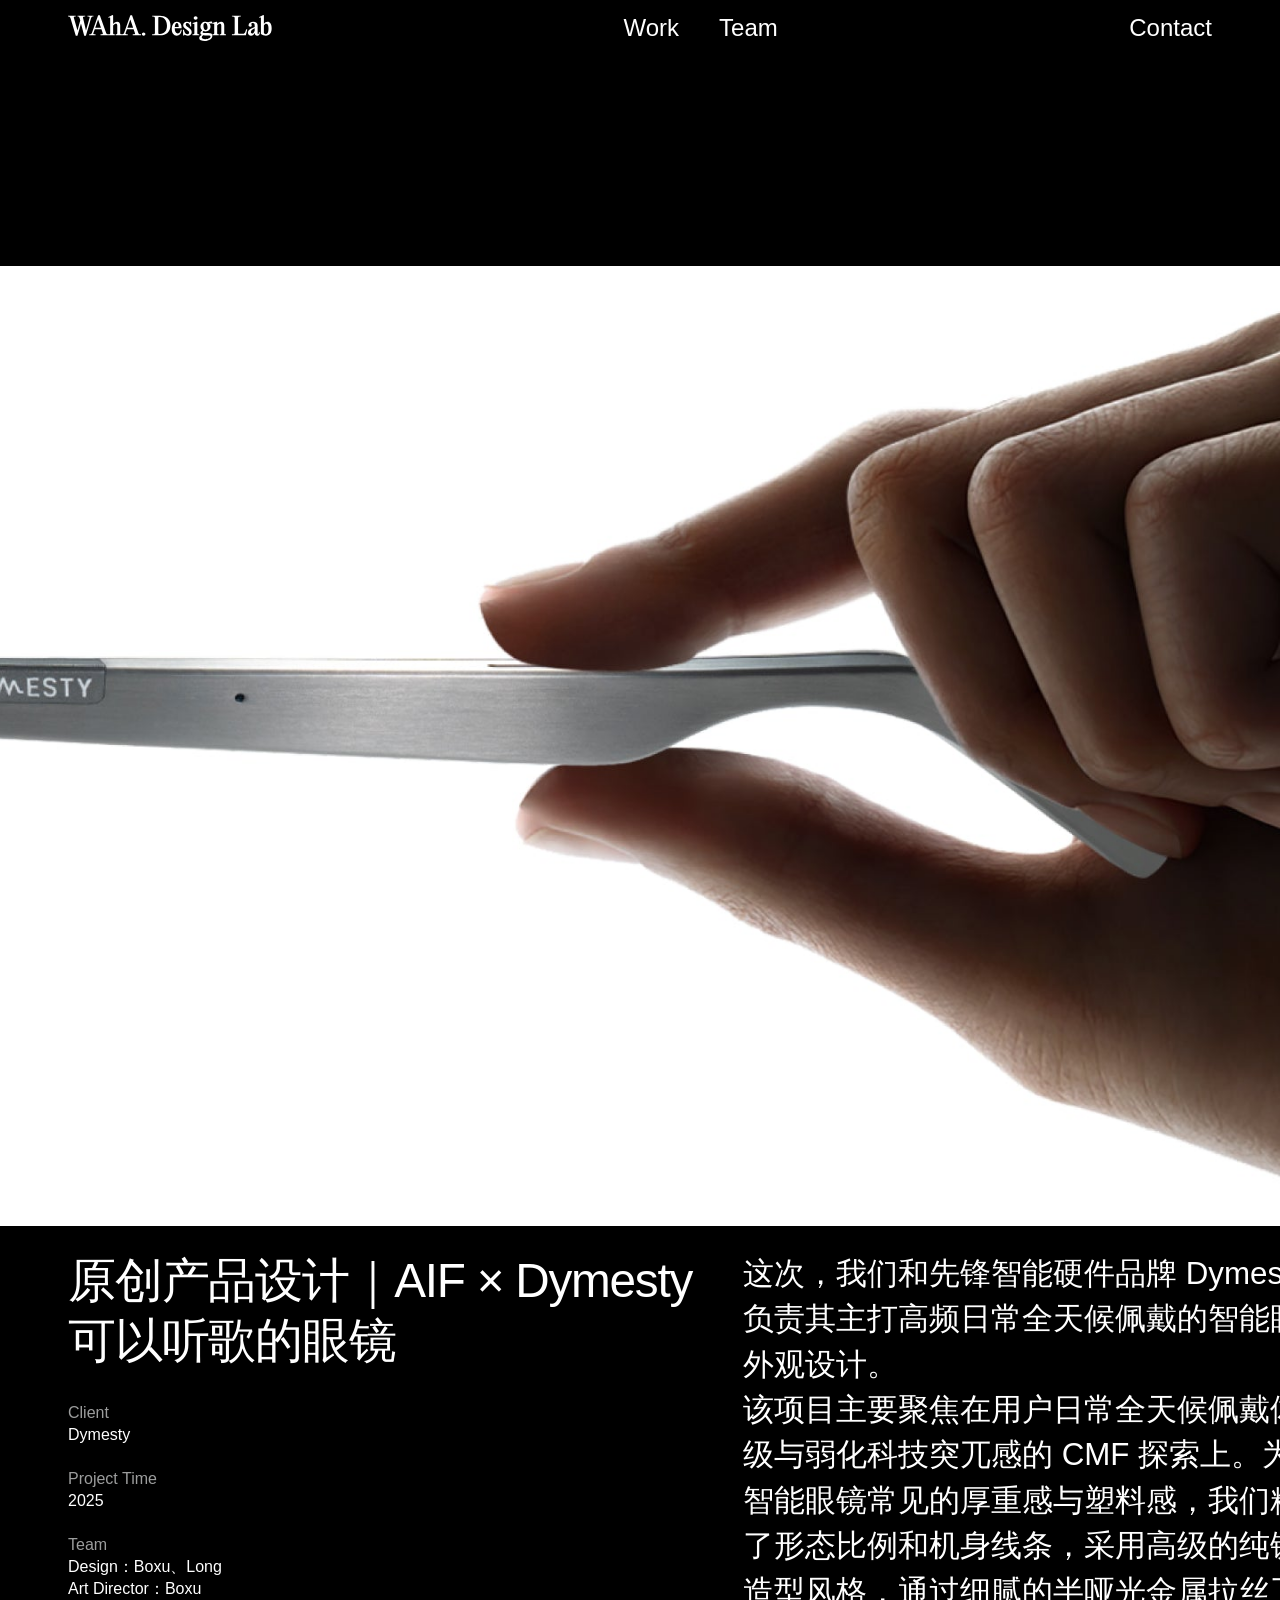
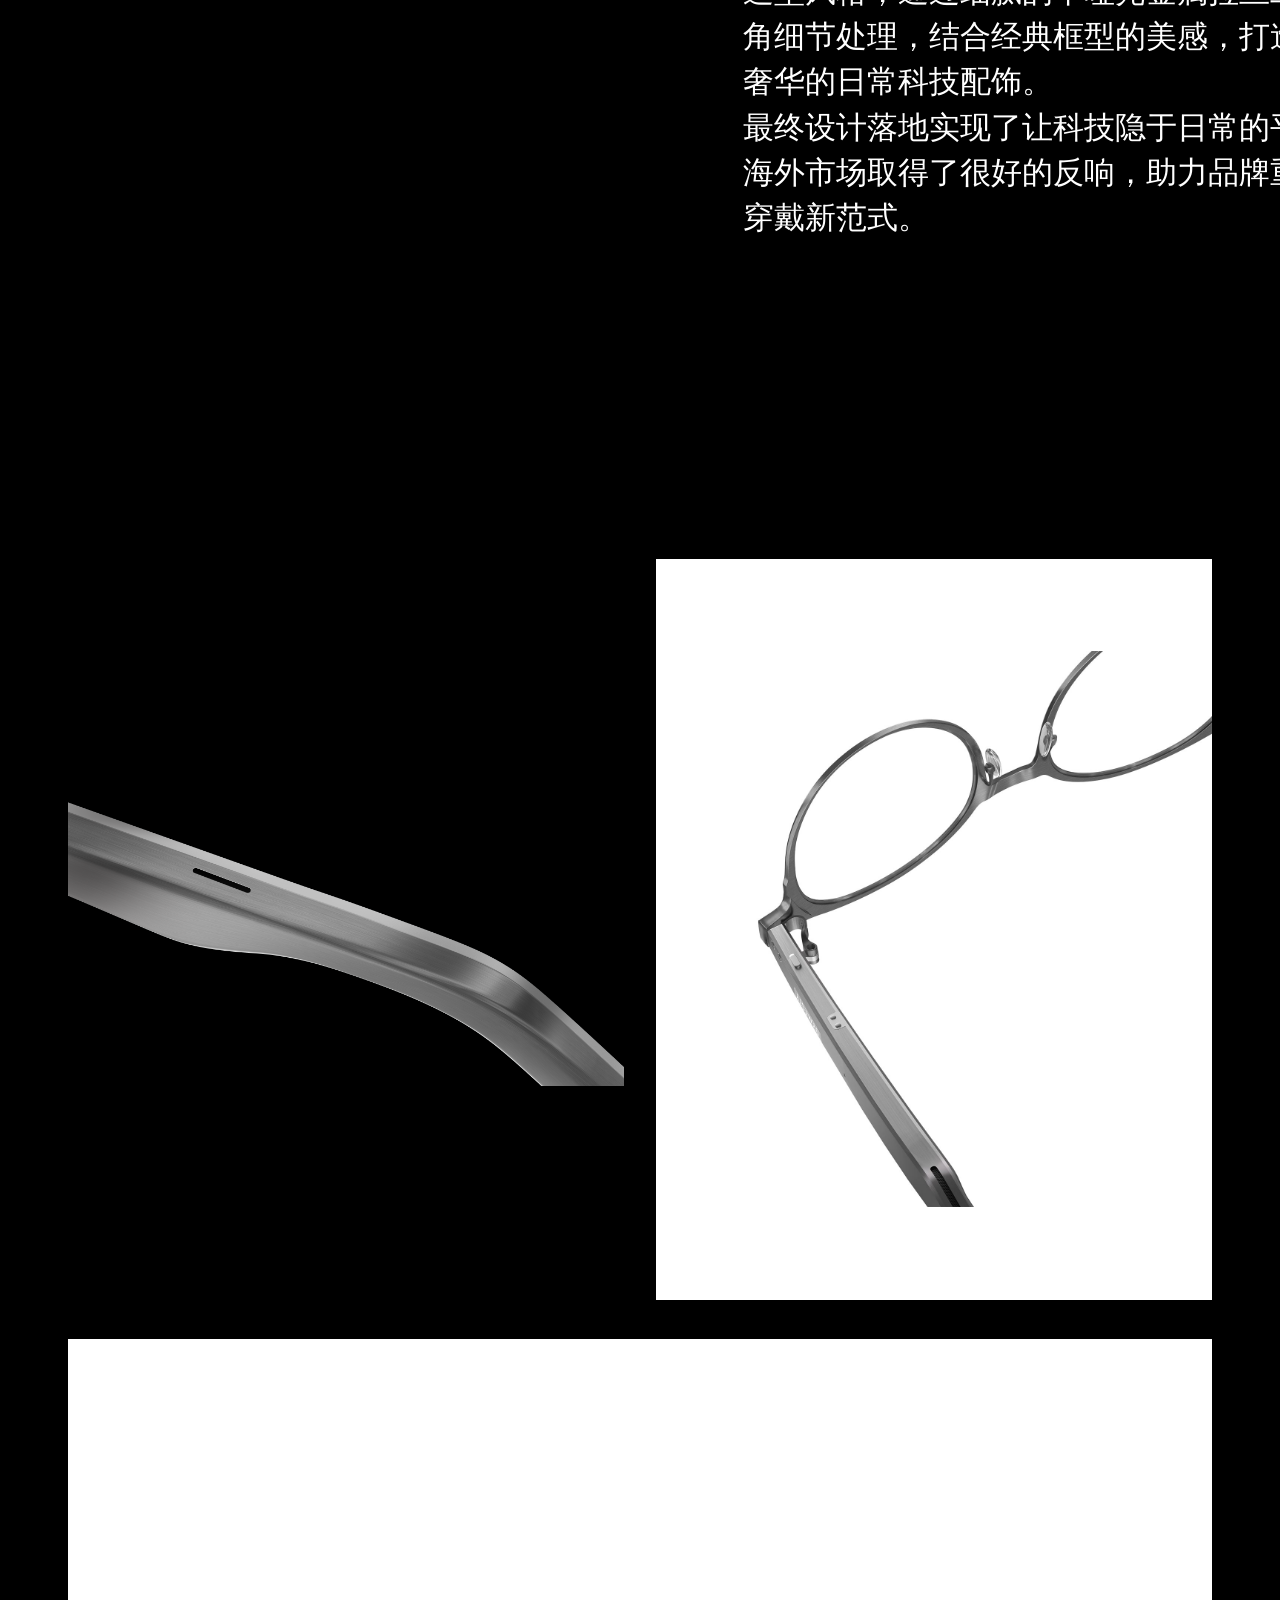
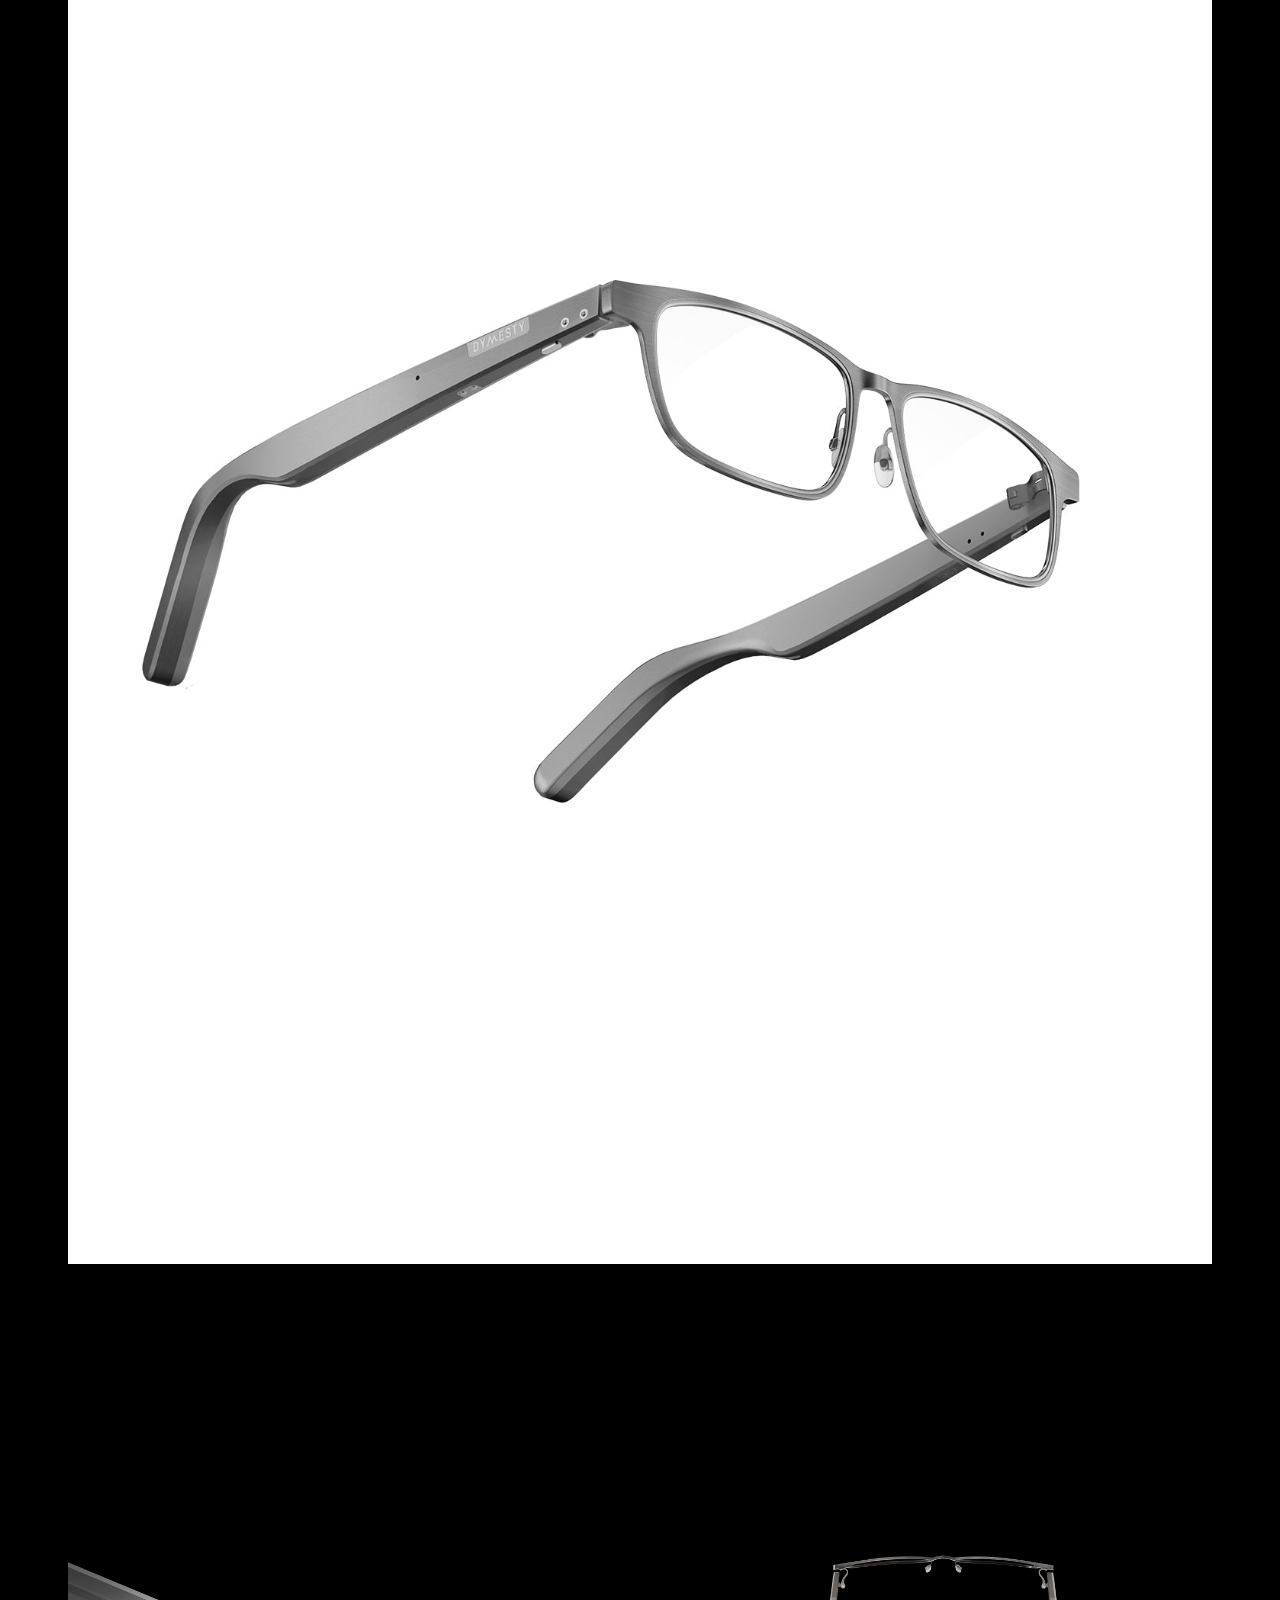
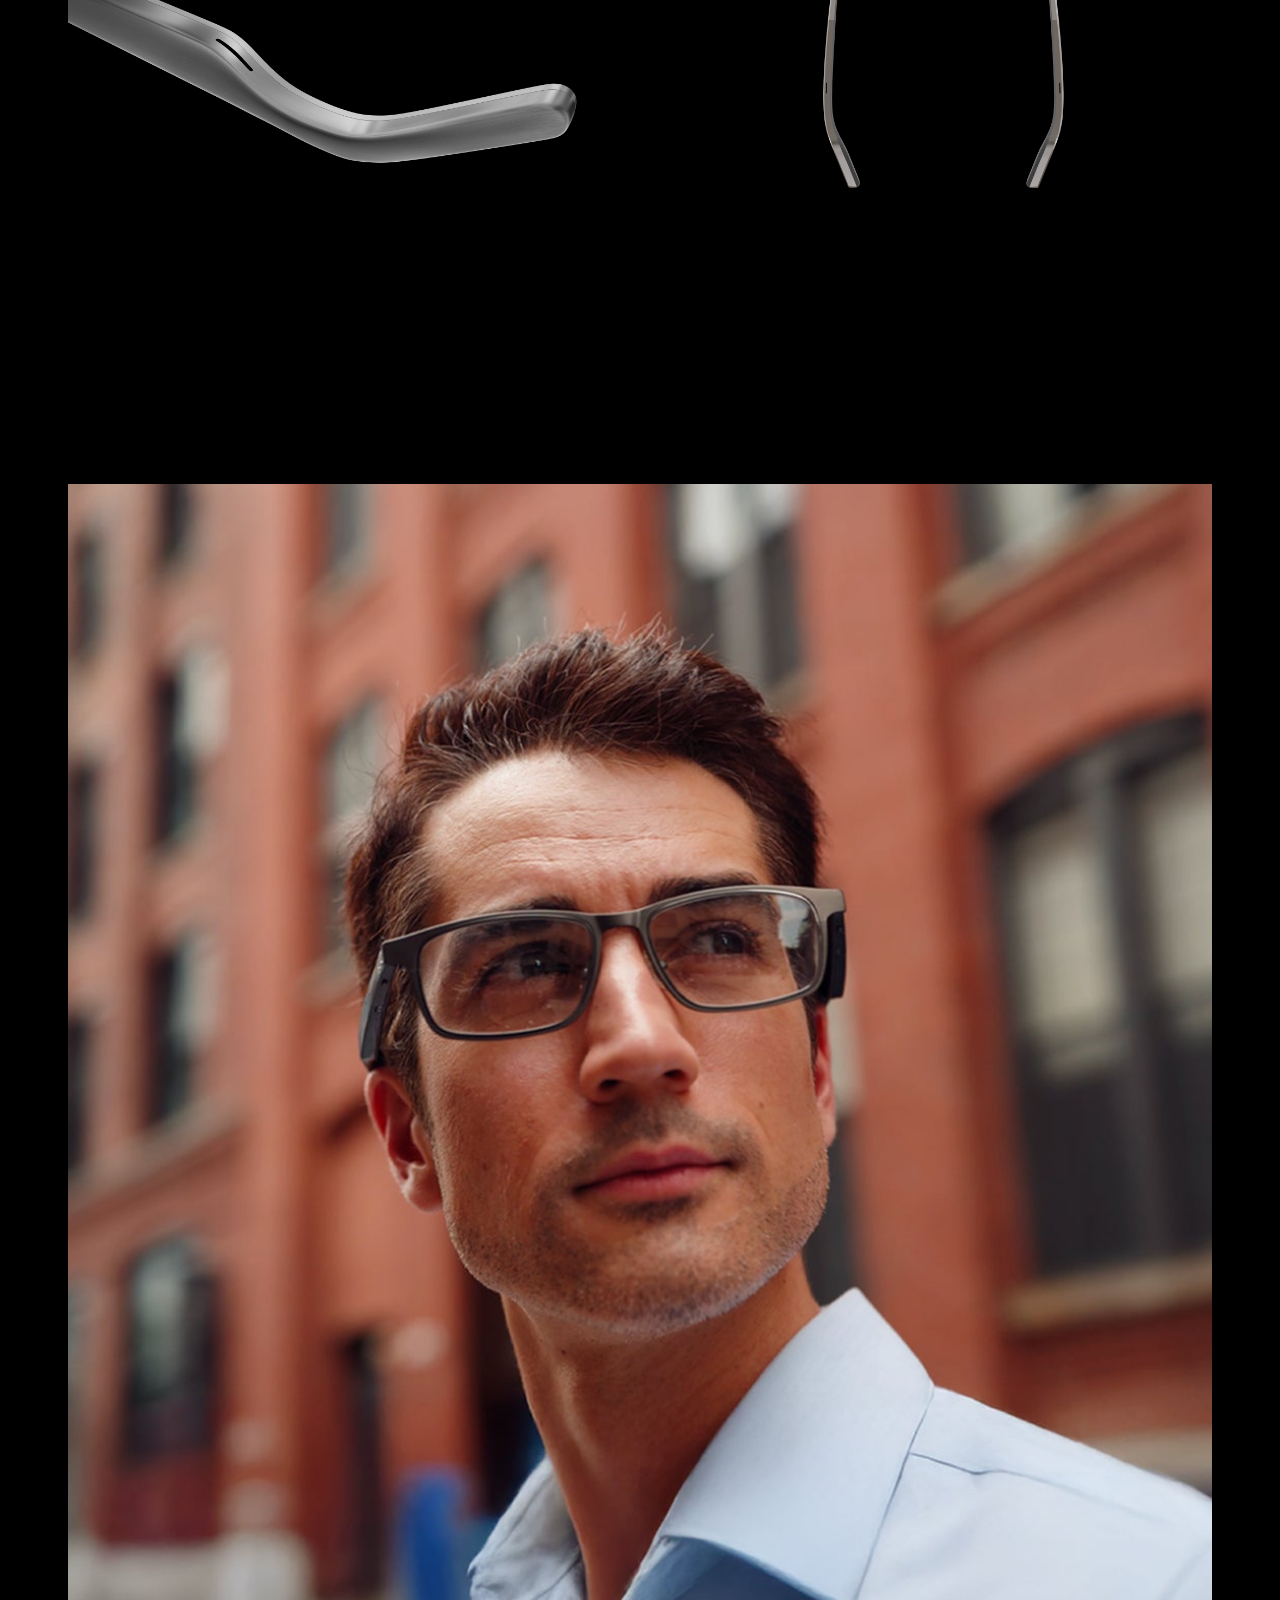
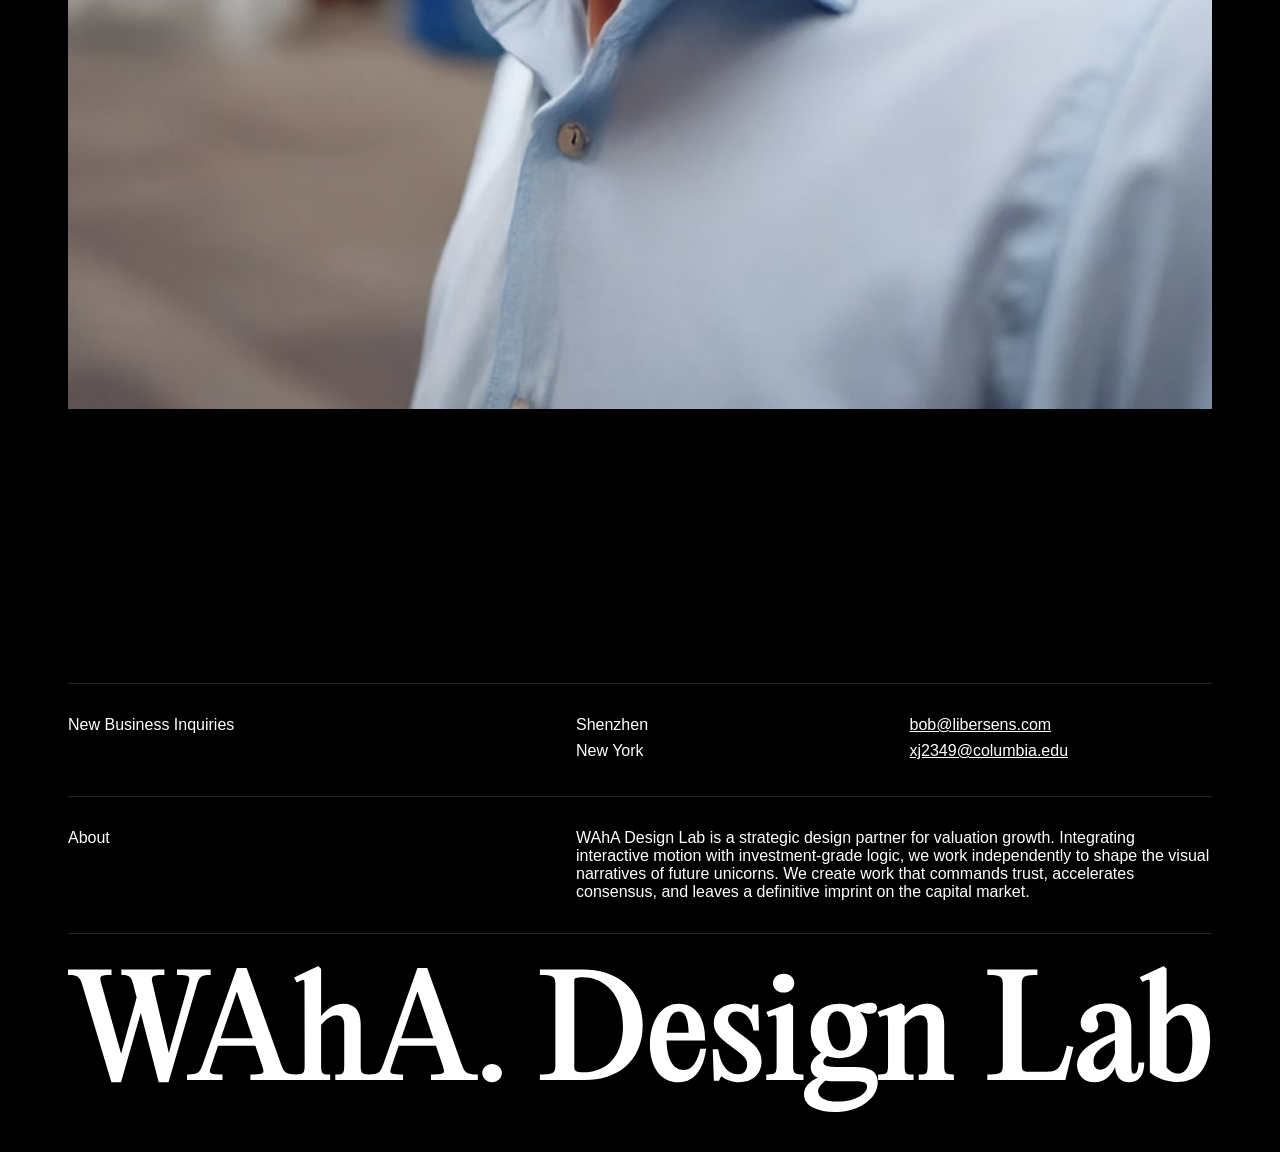
==== commit bb40e3d4: "Update footer email and responsive case spacing" ====
--- a/dymesty.html
+++ b/dymesty.html
@@ -93,7 +93,7 @@
                             <div class="footer-location">New York</div>
                         </div>
                         <div class="footer-emails">
-                            <a href="mailto:naila1228w@gmail.com" class="footer-email">naila1228w@gmail.com</a>
+                            <a href="mailto:bob@libersens.com" class="footer-email">bob@libersens.com</a>
                             <a href="mailto:xj2349@columbia.edu" class="footer-email">xj2349@columbia.edu</a>
                         </div>
                     </div>
--- a/style.css
+++ b/style.css
@@ -2879,8 +2879,8 @@
 }
 
 .case-intro {
-    width: calc(100% - 58px);
-    margin: 24.9px 24.592px 0 29px;
+    width: calc(100% - 136px);
+    margin: 24.9px 68px 0;
     display: grid;
     grid-template-columns: 675px minmax(0, 673.73px);
     justify-content: space-between;
@@ -2935,8 +2935,8 @@
 }
 
 .case-media-stack {
-    width: calc(100% - 58px);
-    margin: 318px 24.592px 0 29px;
+    width: calc(100% - 136px);
+    margin: 318px 68px 0;
     display: flex;
     flex-direction: column;
     gap: 39px;
@@ -2945,9 +2945,8 @@
 .case-media-row {
     width: 100%;
     display: grid;
-    grid-template-columns: repeat(2, minmax(0, 674.34px));
-    justify-content: space-between;
-    gap: 37.728px;
+    grid-template-columns: repeat(2, minmax(0, 1fr));
+    gap: 32px;
 }
 
 .case-media {
@@ -2976,17 +2975,17 @@
 }
 
 .case-media-portrait {
-    height: 899.12px;
+    aspect-ratio: 674.34 / 899.12;
 }
 
 .case-media-wide {
     width: 100%;
-    height: 1840px;
+    aspect-ratio: 1380 / 1840;
 }
 
 .case-media-final {
     width: 100%;
-    height: 1848px;
+    aspect-ratio: 1386 / 1848;
 }
 
 .case-footer {
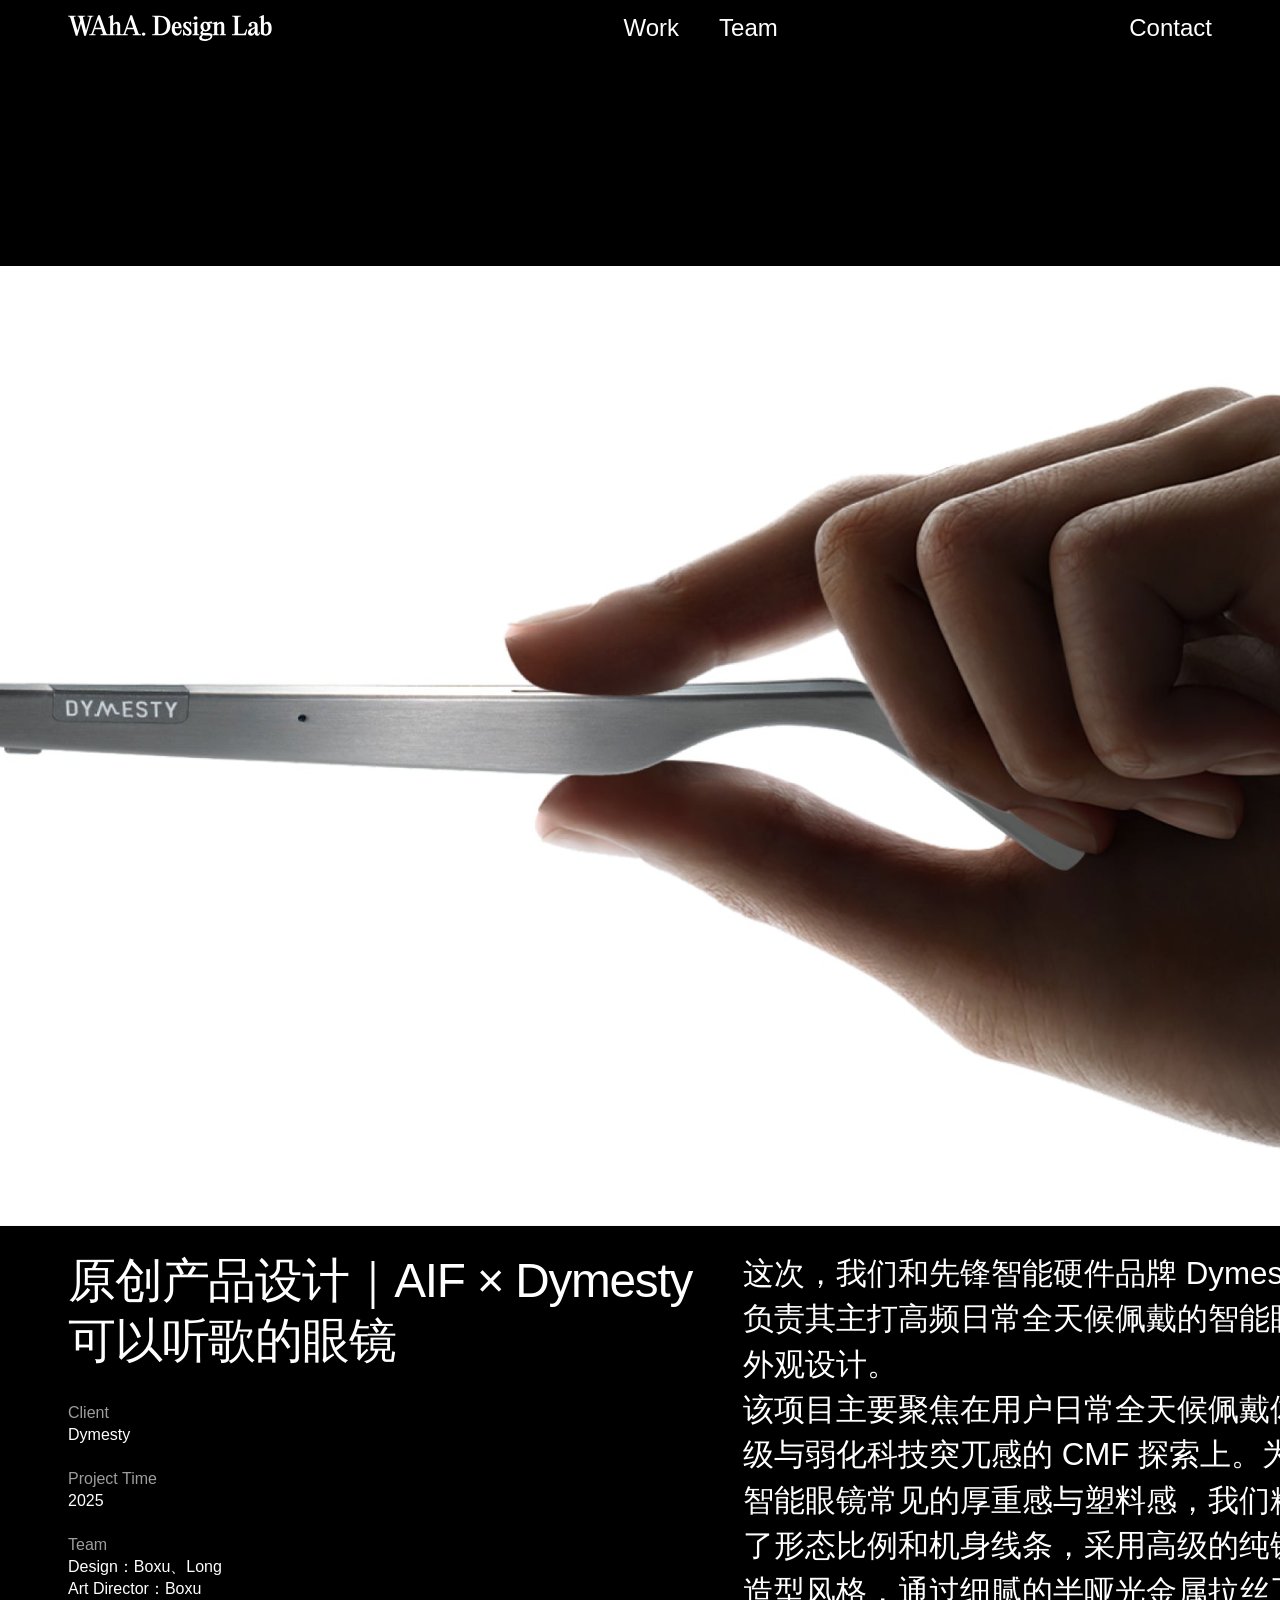
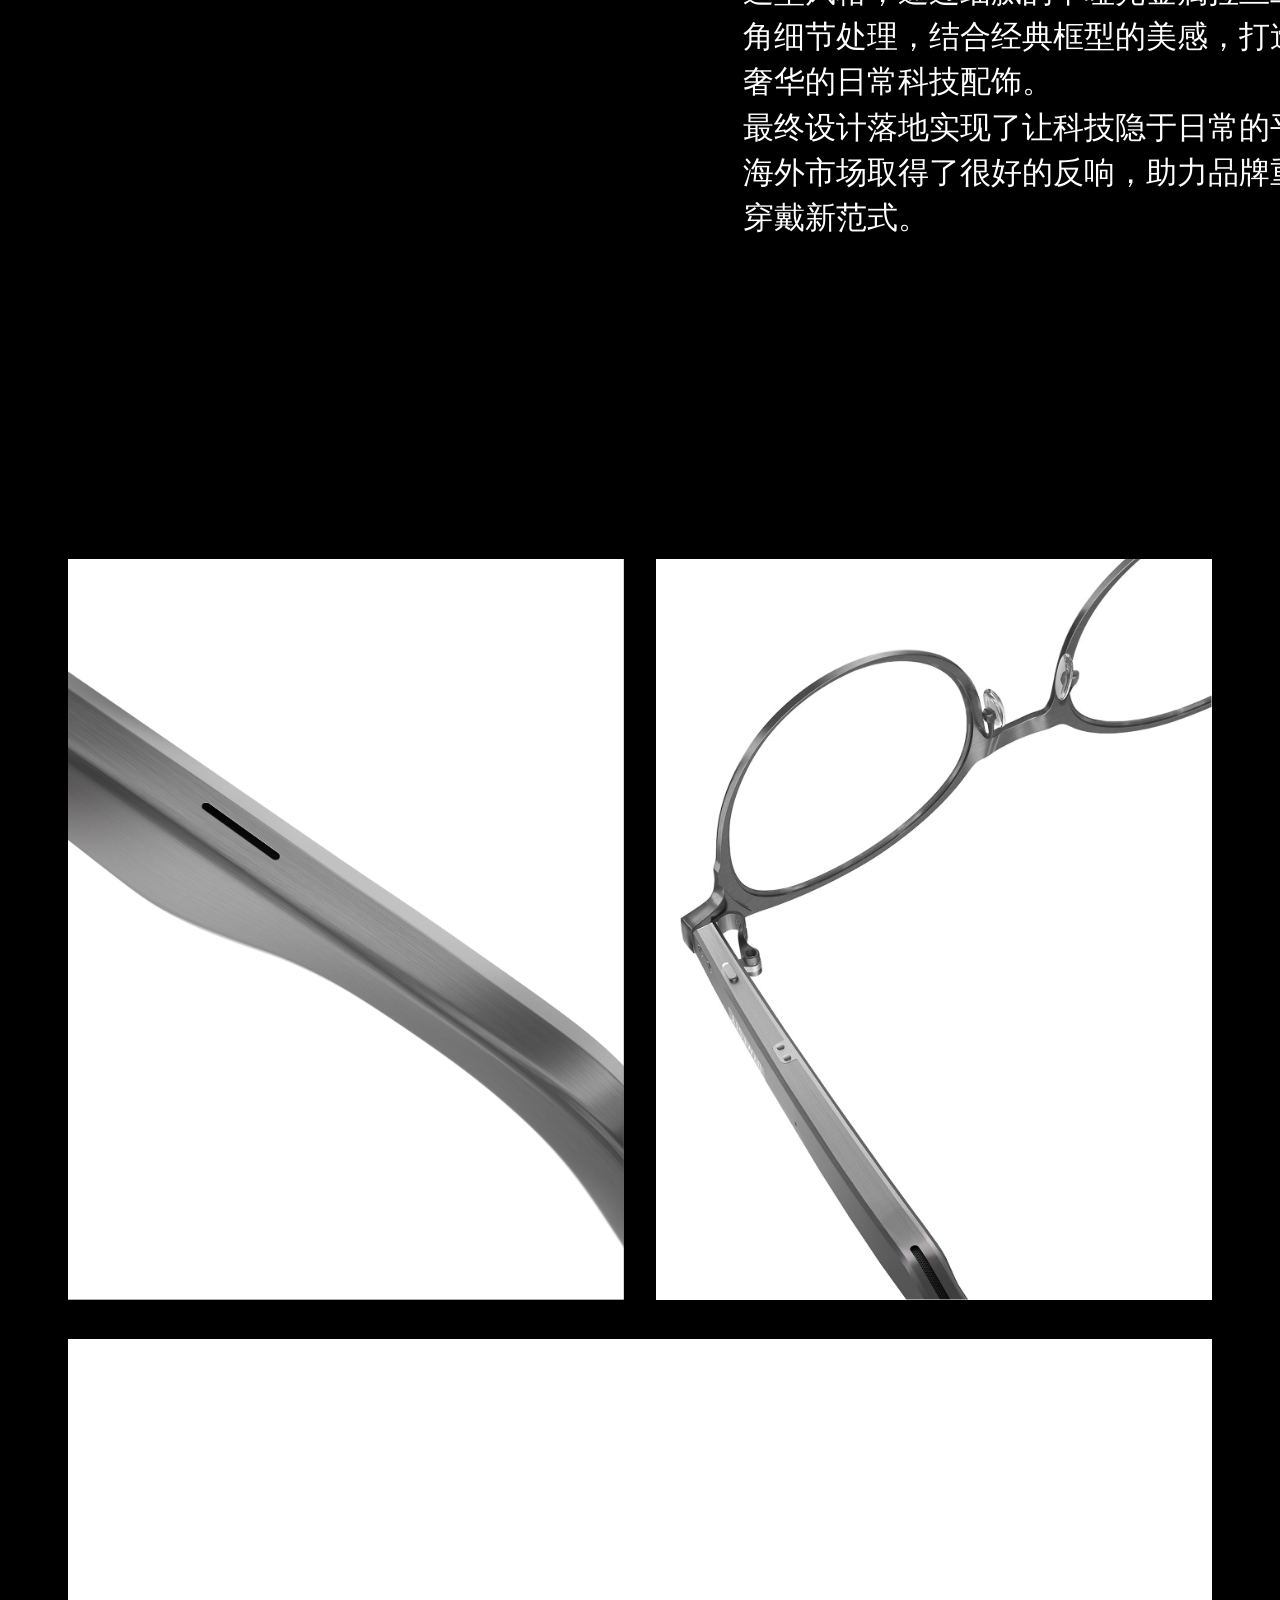
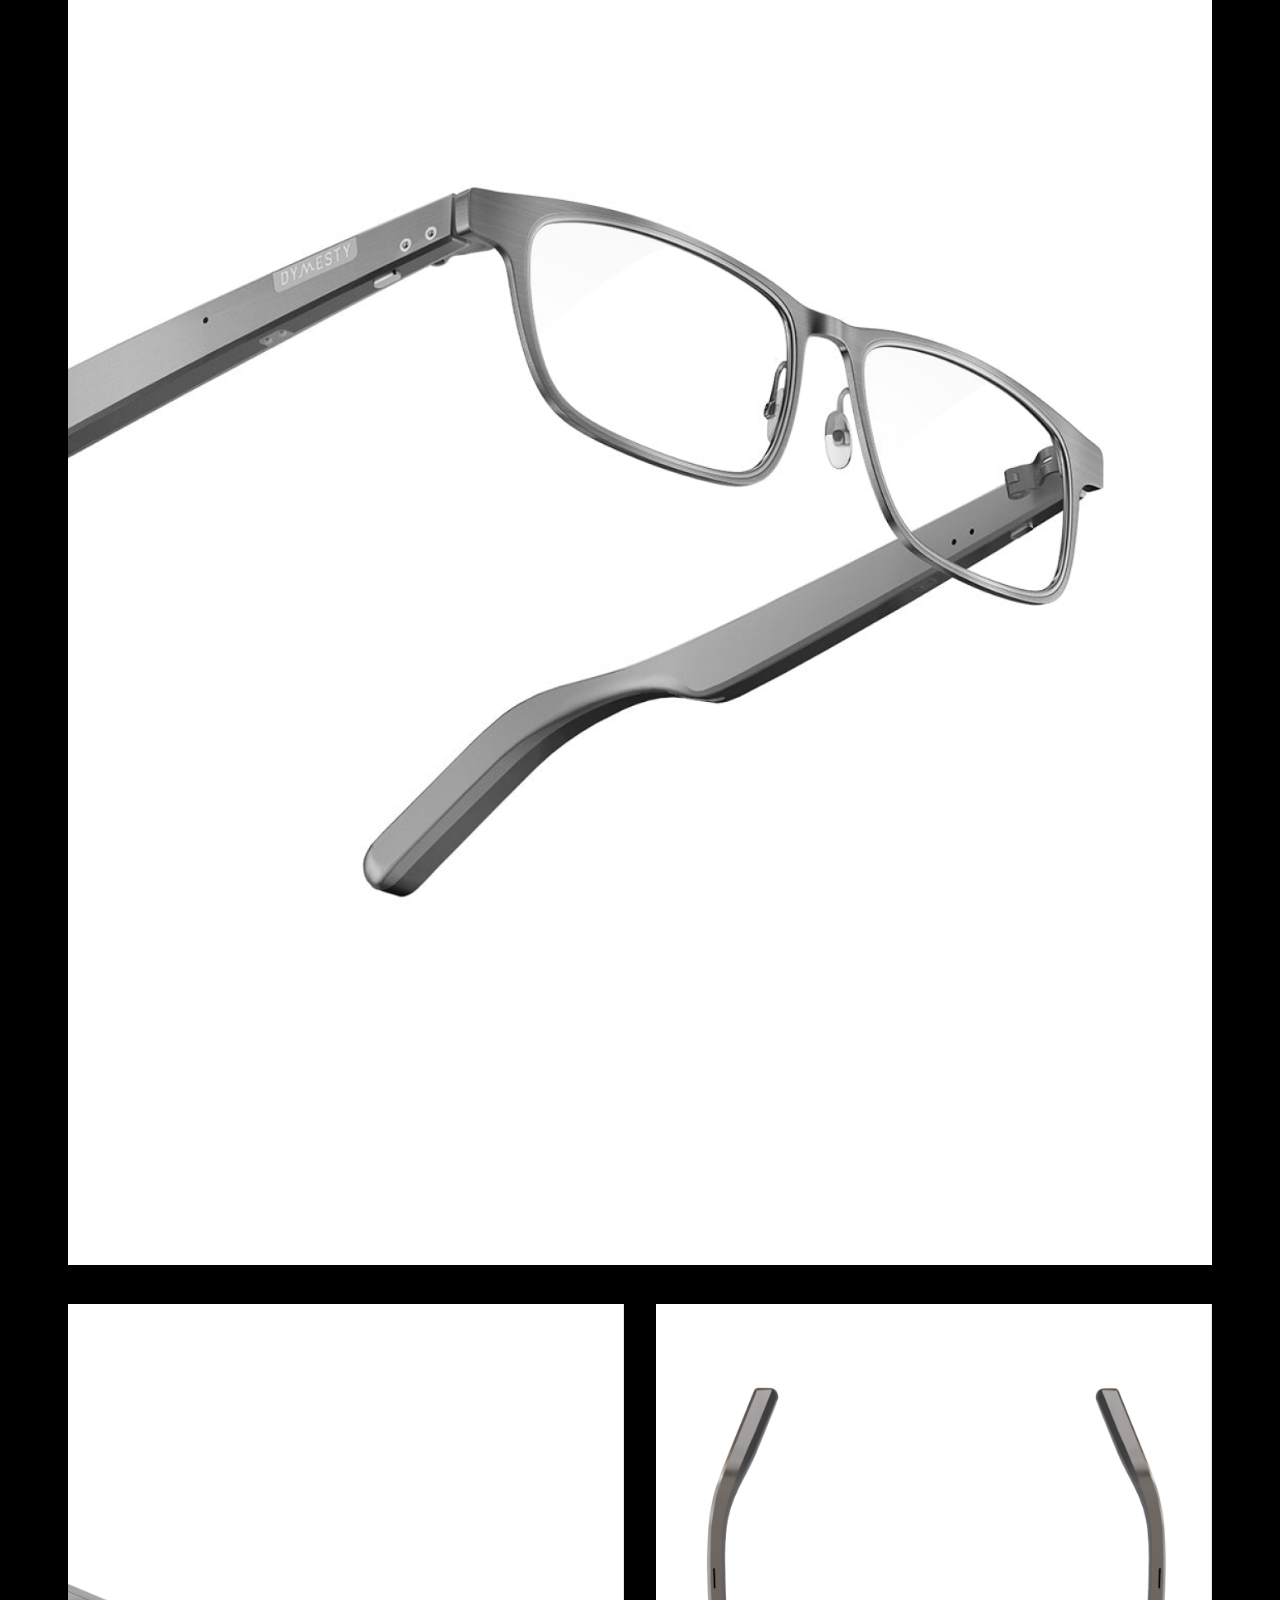
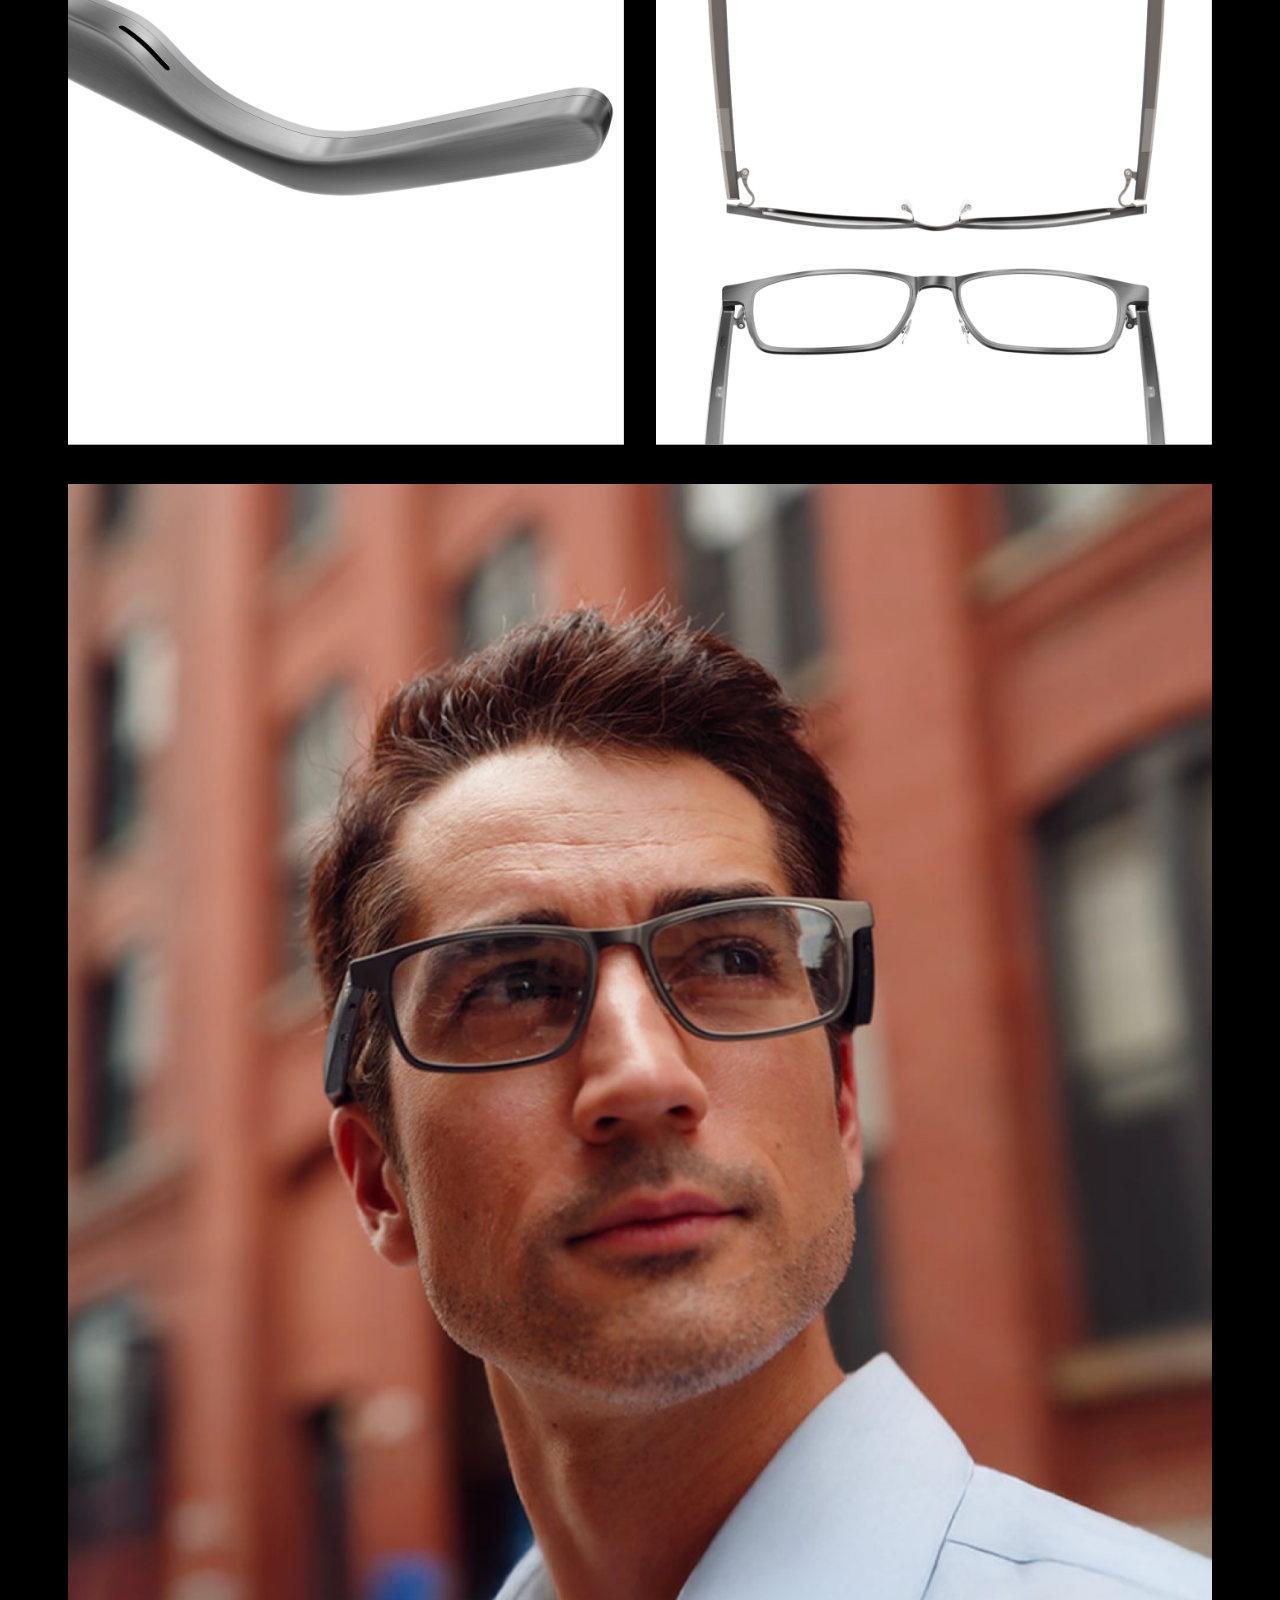
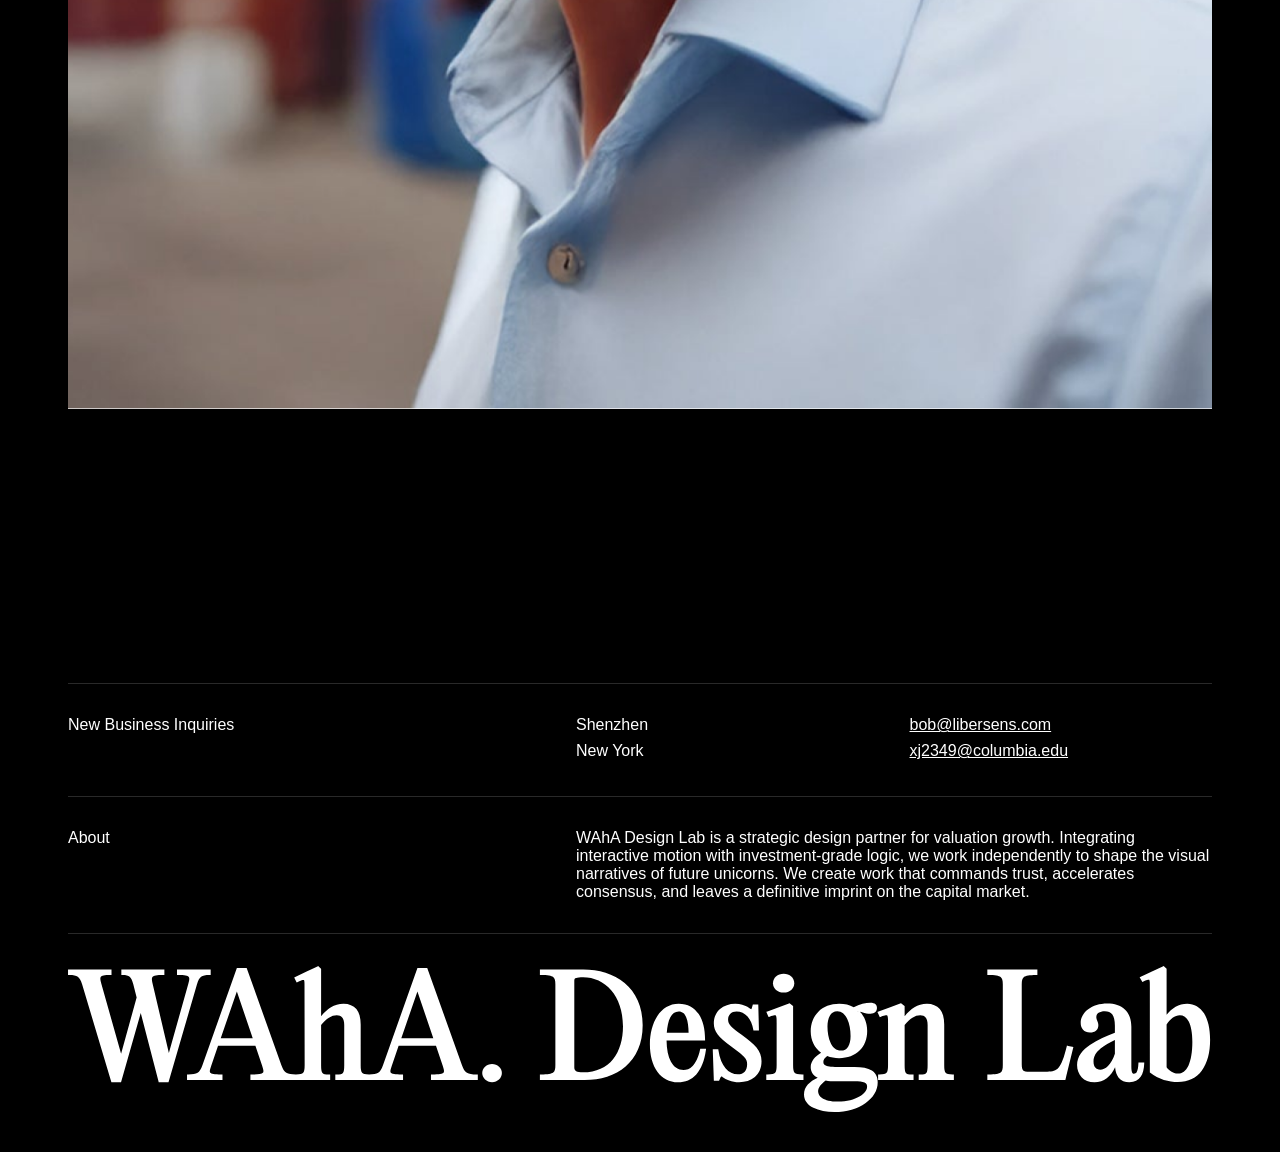
==== commit c153fe2e: "Update case study images from exported assets" ====
--- a/dymesty.html
+++ b/dymesty.html
@@ -24,7 +24,7 @@
 
     <main class="case-page case-page-dymesty">
         <section class="case-hero">
-            <img src="assets/dymesty/9.jpeg" alt="Dymesty smart glasses detail held by hand" class="case-hero-image">
+            <img src="assets/case-images/dymesty/Dymesty-00.png" alt="Dymesty smart glasses detail held by hand" class="case-hero-image">
         </section>
 
         <section class="case-intro">
@@ -55,28 +55,28 @@
         <section class="case-media-stack">
             <div class="case-media-row">
                 <figure class="case-media case-media-portrait case-media-contain case-media-black">
-                    <img src="assets/dymesty/3.png" alt="Dymesty temple arm side detail">
+                    <img src="assets/case-images/dymesty/Dymesty-01.png" alt="Dymesty temple arm side detail">
                 </figure>
                 <figure class="case-media case-media-portrait case-media-contain case-media-white">
-                    <img src="assets/dymesty/6.jpeg" alt="Dymesty round frame hinge detail">
+                    <img src="assets/case-images/dymesty/Dymesty-02.png" alt="Dymesty round frame hinge detail">
                 </figure>
             </div>
 
             <figure class="case-media case-media-wide case-media-contain case-media-white">
-                <img src="assets/dymesty/1.jpeg" alt="Dymesty smart glasses full product view">
+                <img src="assets/case-images/dymesty/Dymesty-03.png" alt="Dymesty smart glasses full product view">
             </figure>
 
             <div class="case-media-row">
                 <figure class="case-media case-media-portrait case-media-contain case-media-black">
-                    <img src="assets/dymesty/11.png" alt="Dymesty temple tip detail">
+                    <img src="assets/case-images/dymesty/Dymesty-04.png" alt="Dymesty temple tip detail">
                 </figure>
                 <figure class="case-media case-media-portrait case-media-contain case-media-black">
-                    <img src="assets/dymesty/14.png" alt="Dymesty glasses top view">
+                    <img src="assets/case-images/dymesty/Dymesty-05.png" alt="Dymesty glasses top view">
                 </figure>
             </div>
 
             <figure class="case-media case-media-wide case-media-final">
-                <img src="assets/dymesty/16.jpeg" alt="Dymesty smart glasses lifestyle portrait">
+                <img src="assets/case-images/dymesty/Dymesty-06.png" alt="Dymesty smart glasses lifestyle portrait">
             </figure>
         </section>
 
--- a/style.css
+++ b/style.css
@@ -2957,9 +2957,9 @@
 
 .case-media img {
     width: 100%;
-    height: 100%;
+    height: auto;
     display: block;
-    object-fit: cover;
+    object-fit: contain;
 }
 
 .case-media-contain img {
@@ -2975,17 +2975,15 @@
 }
 
 .case-media-portrait {
-    aspect-ratio: 674.34 / 899.12;
+    width: 100%;
 }
 
 .case-media-wide {
     width: 100%;
-    aspect-ratio: 1380 / 1840;
 }
 
 .case-media-final {
     width: 100%;
-    aspect-ratio: 1386 / 1848;
 }
 
 .case-footer {
@@ -3285,8 +3283,6 @@
     .case-media-wide,
     .case-media-final {
         width: 100%;
-        height: auto;
-        aspect-ratio: 3 / 4;
     }
 
     .case-footer {
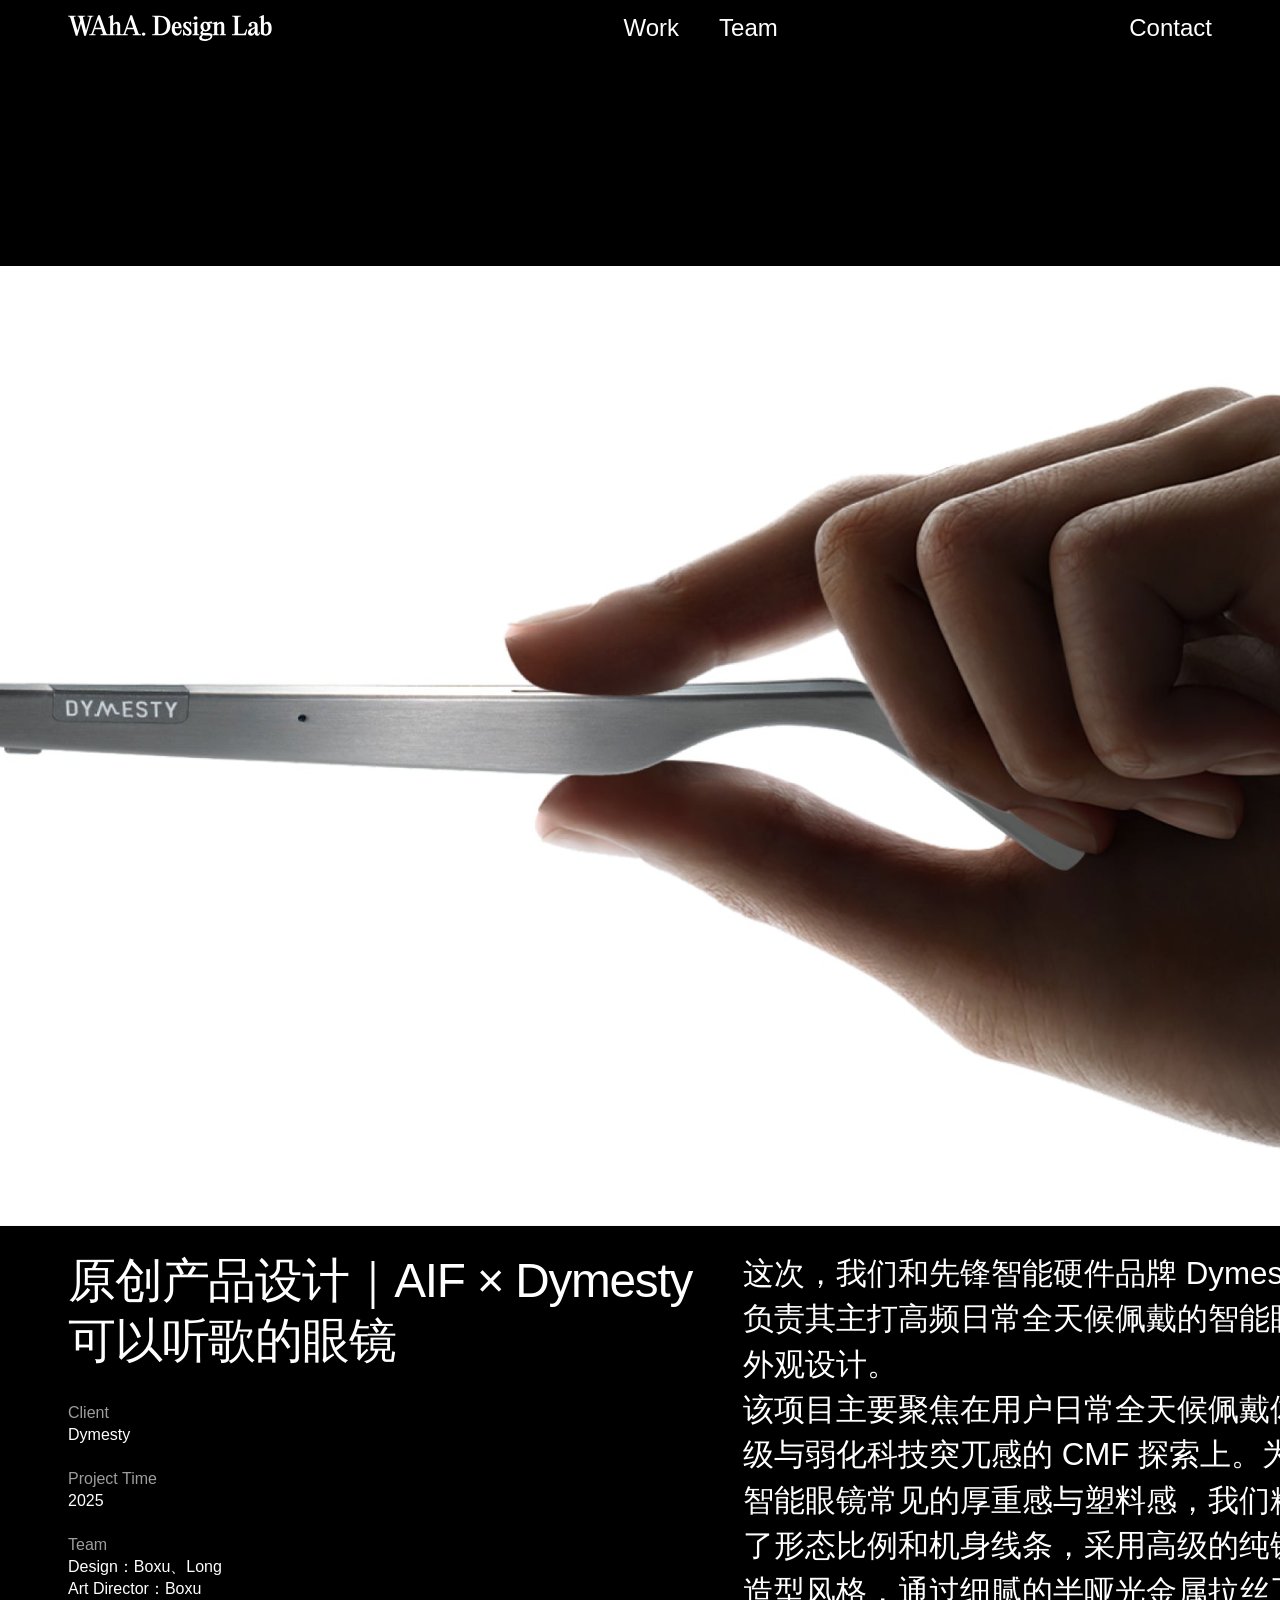
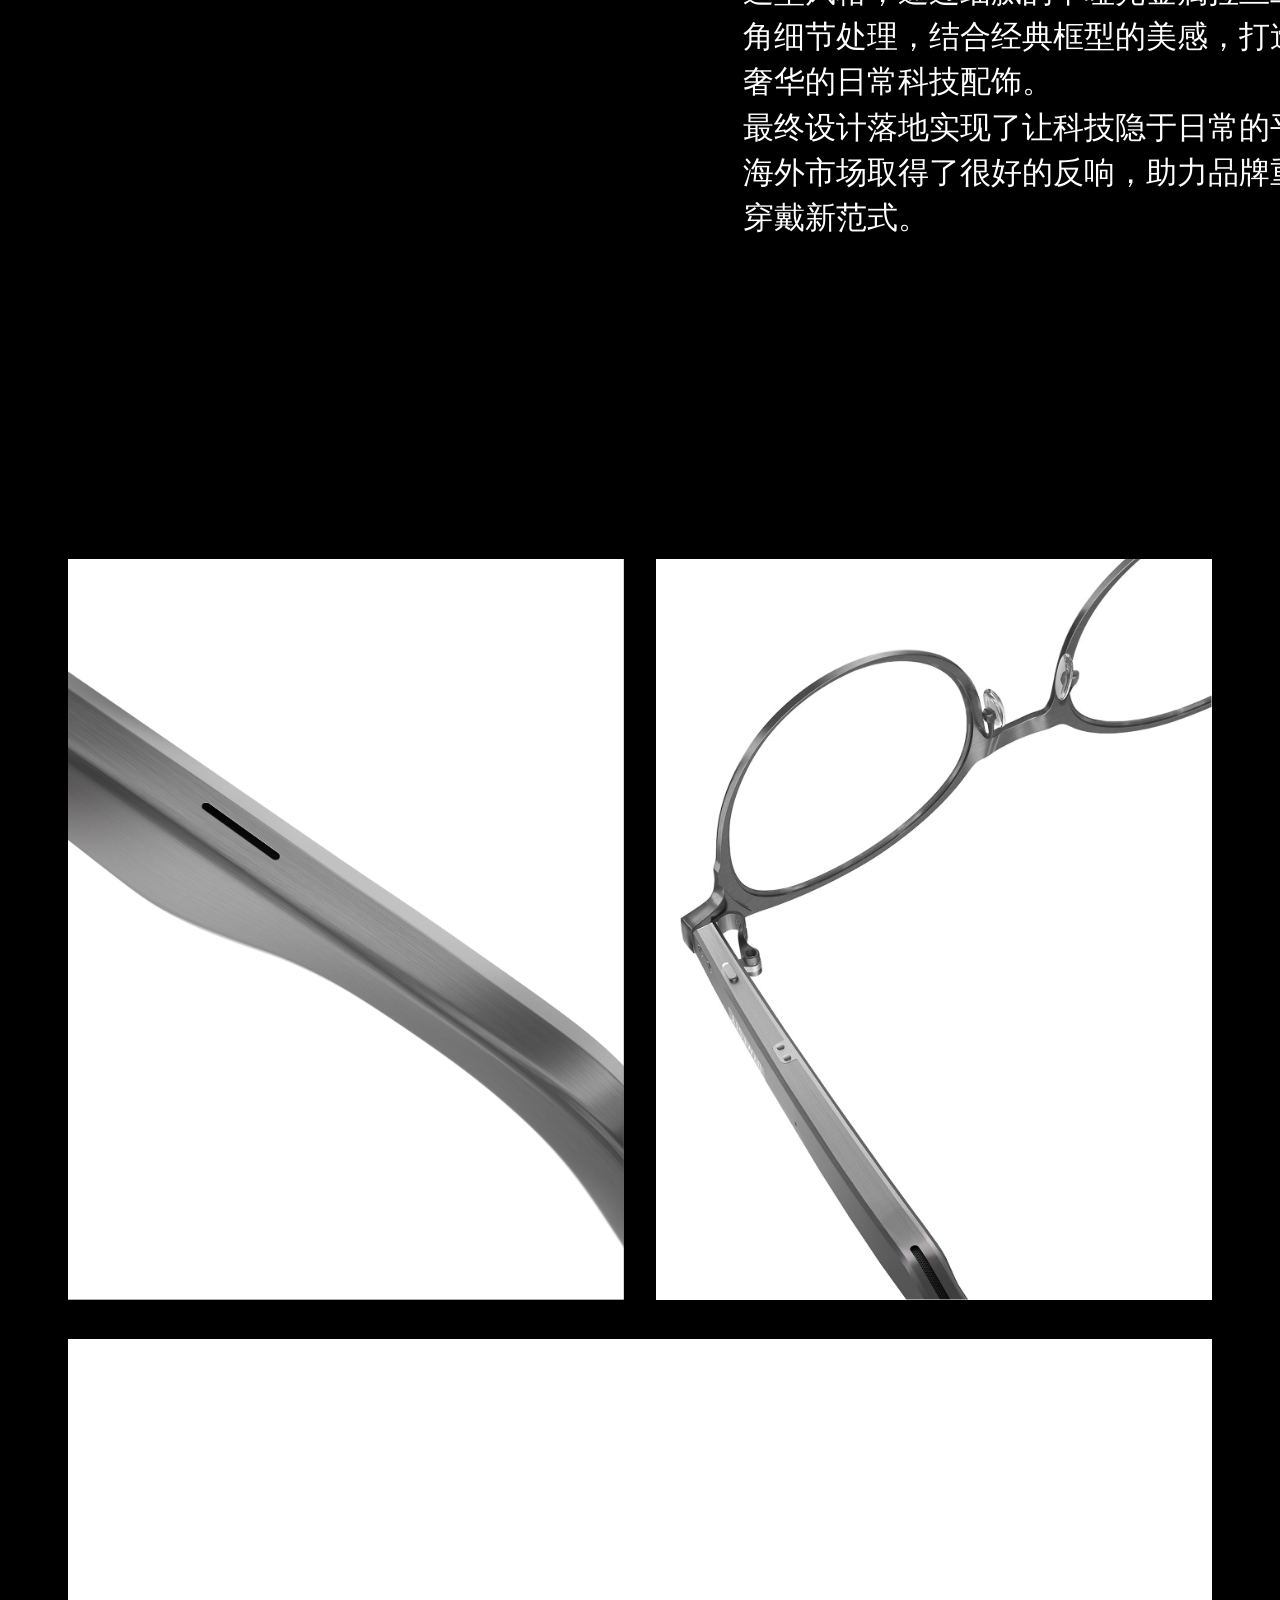
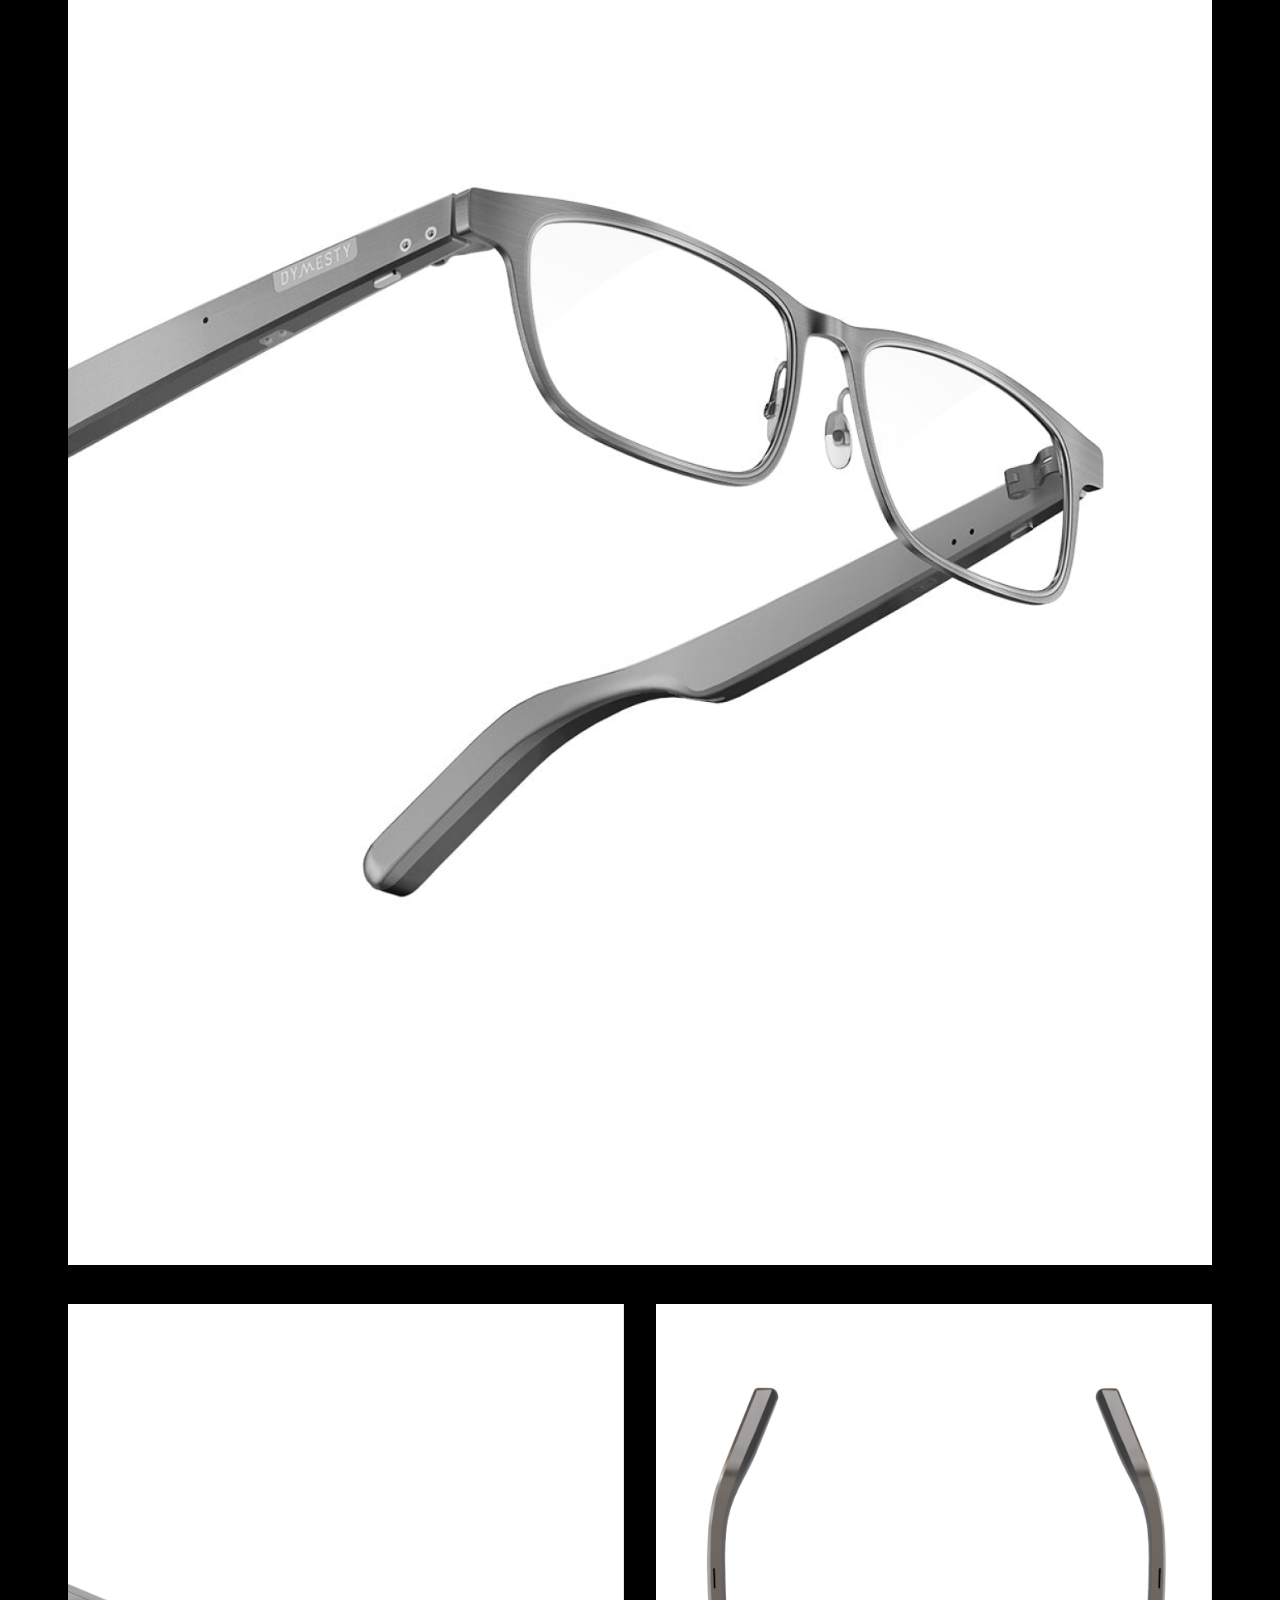
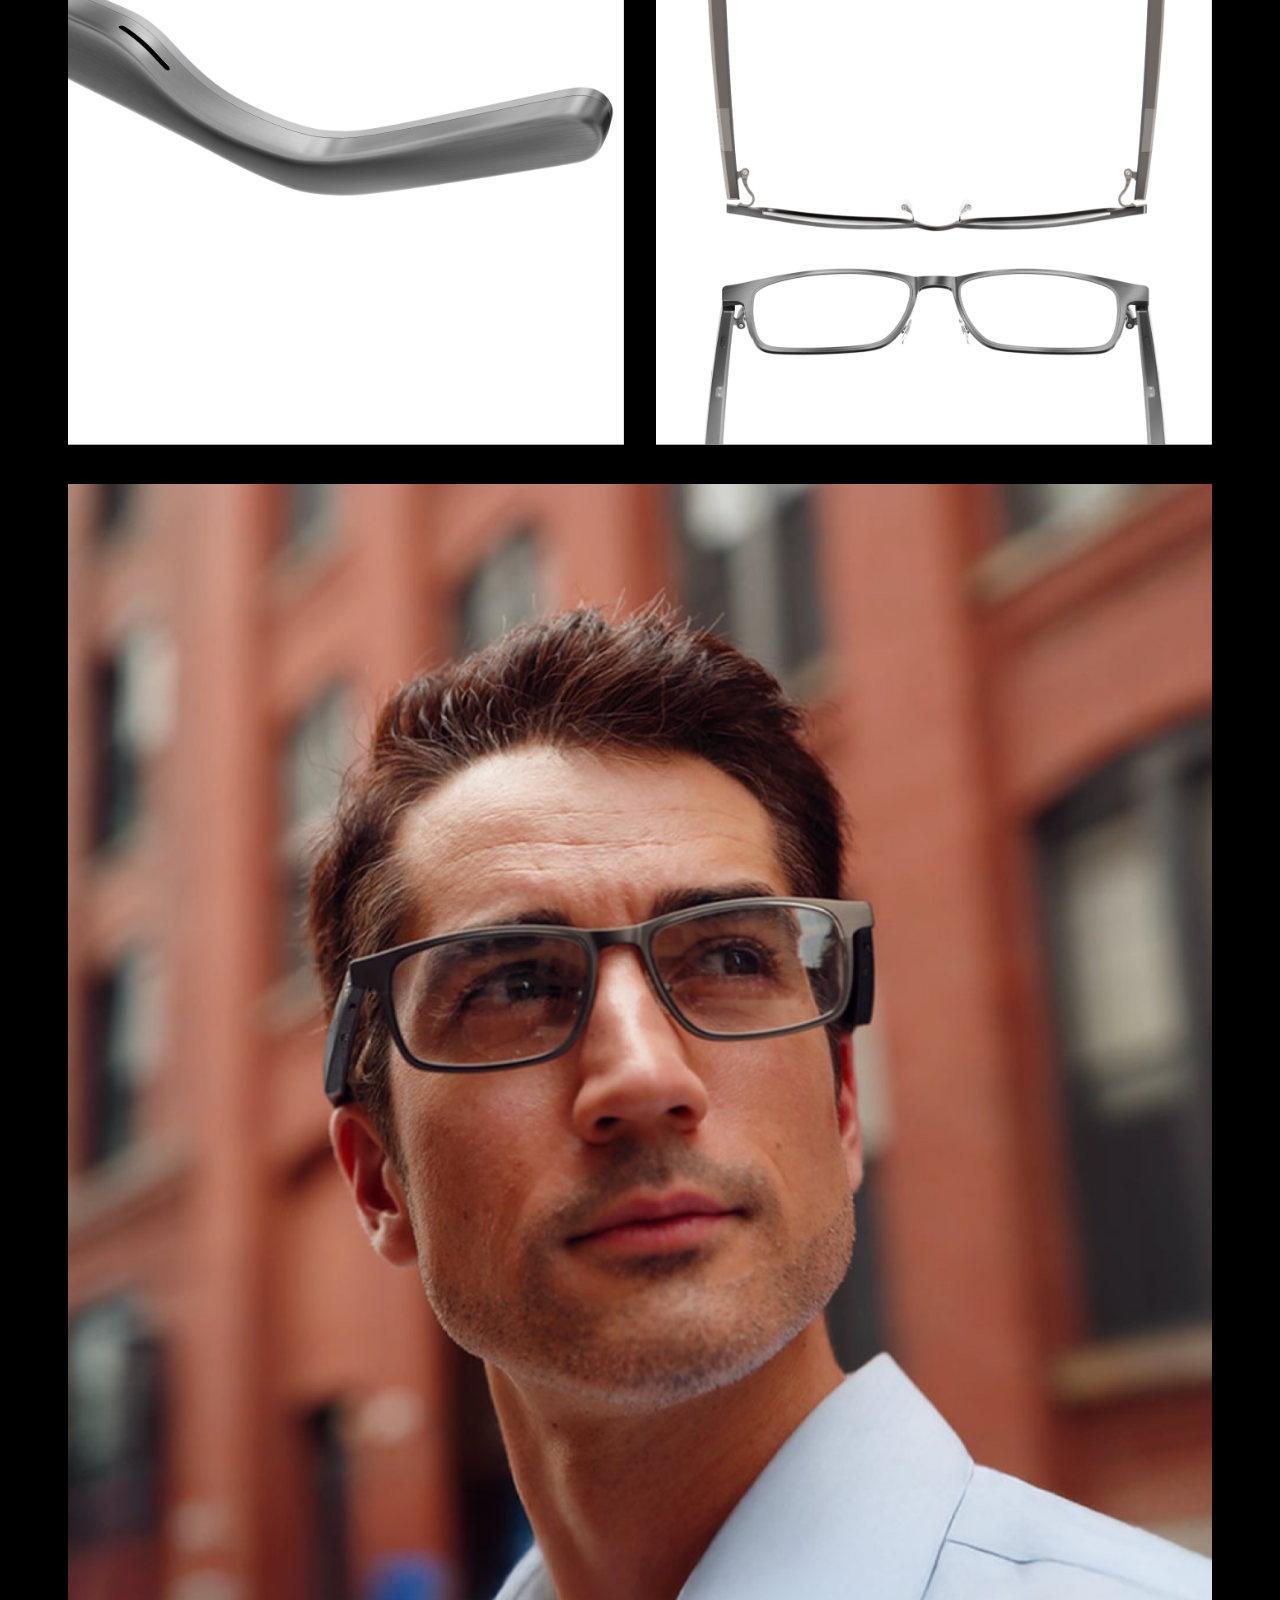
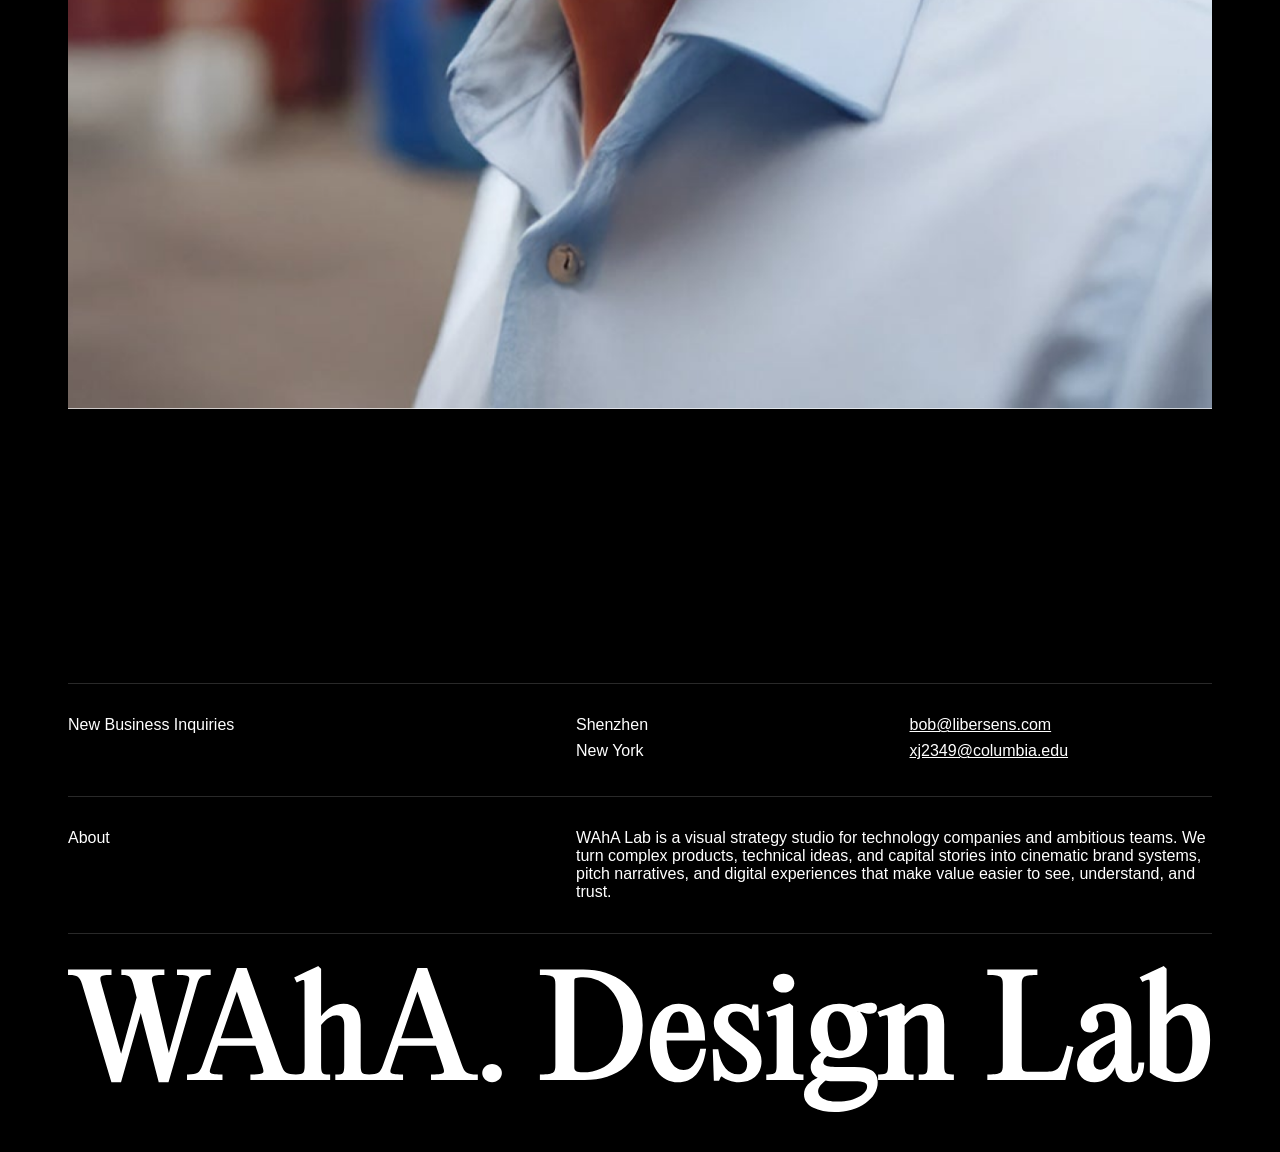
==== commit f0fa6556: "Align footer about text across pages" ====
--- a/dymesty.html
+++ b/dymesty.html
@@ -105,10 +105,10 @@
                     </div>
                     <div class="footer-right">
                         <div class="footer-about">
-                            <p>WAhA Design Lab is a strategic design partner for valuation growth. Integrating
-                                interactive motion with investment-grade logic, we work independently to shape the visual
-                                narratives of future unicorns. We create work that commands trust, accelerates consensus,
-                                and leaves a definitive imprint on the capital market.</p>
+                            <p>WAhA Lab is a visual strategy studio for technology companies and ambitious teams. We
+                                turn complex products, technical ideas, and capital stories into cinematic brand
+                                systems, pitch narratives, and digital experiences that make value easier to see,
+                                understand, and trust.</p>
                         </div>
                     </div>
                 </div>
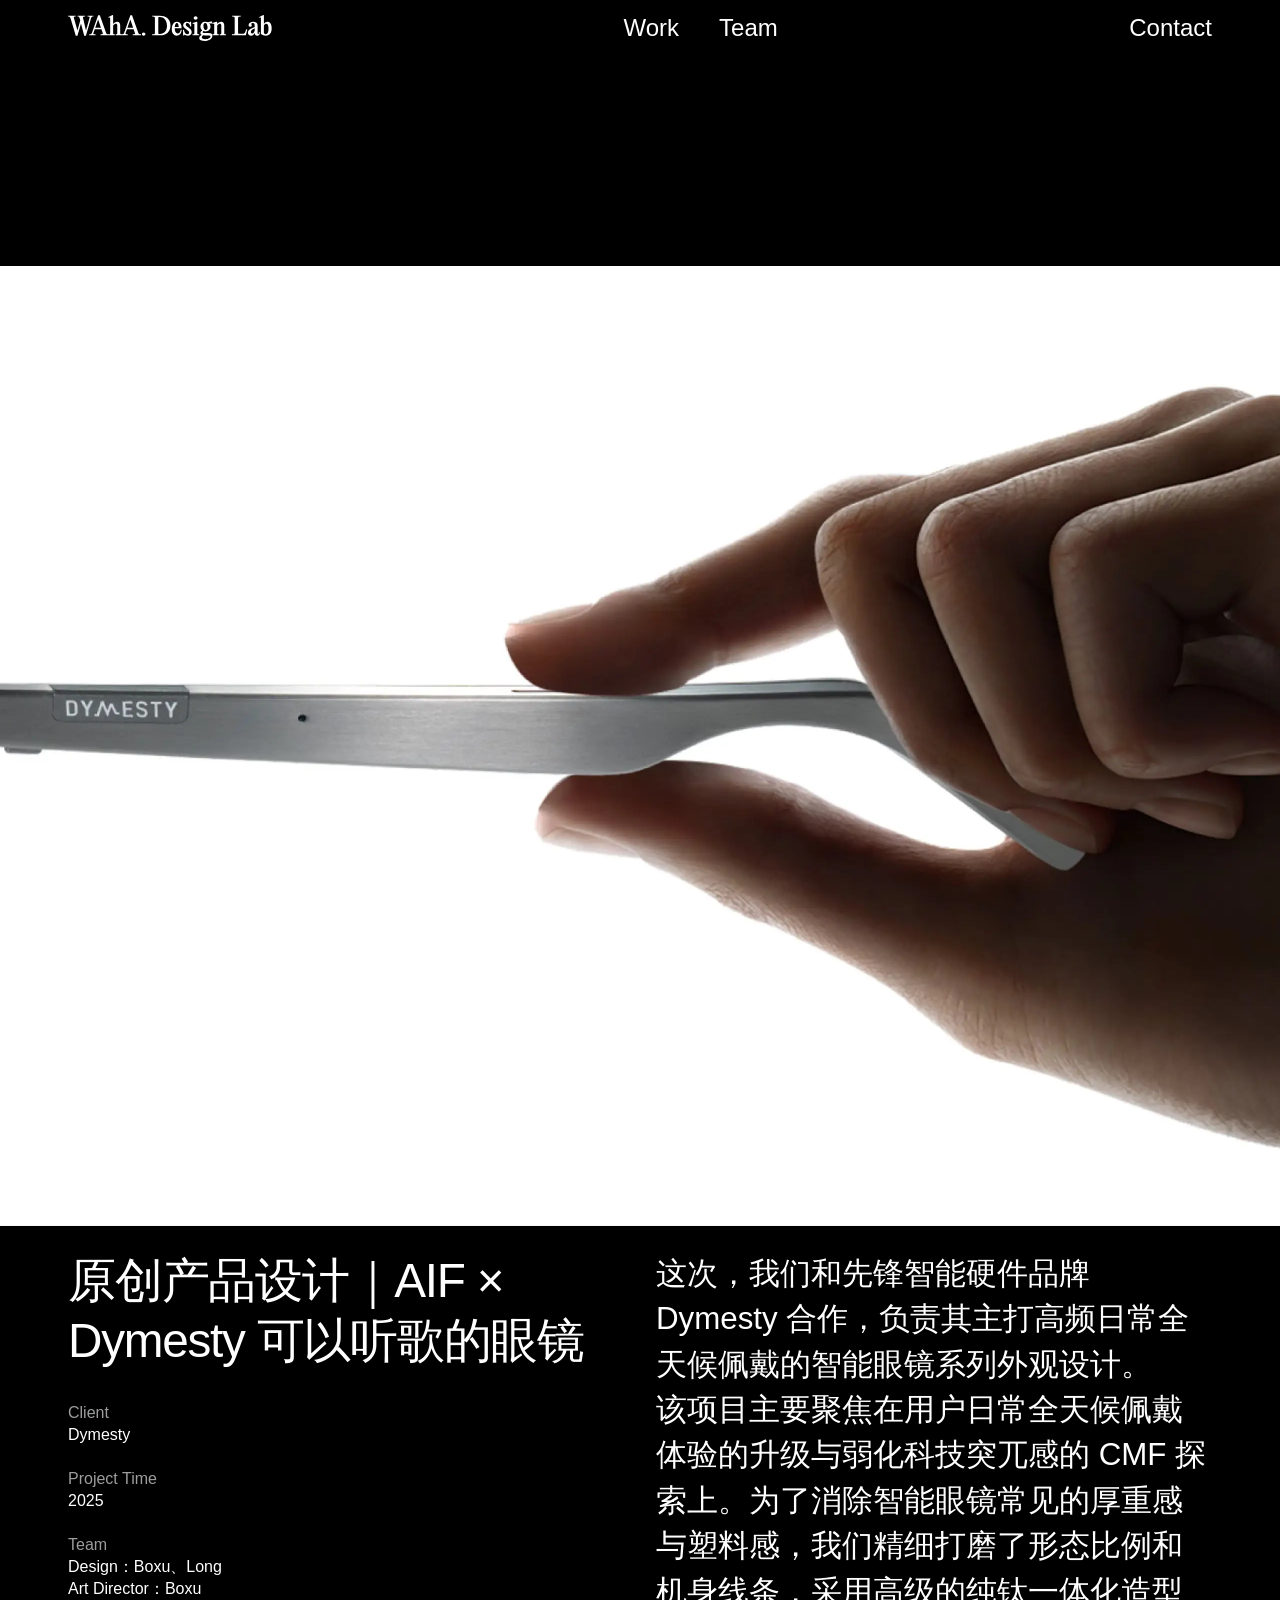
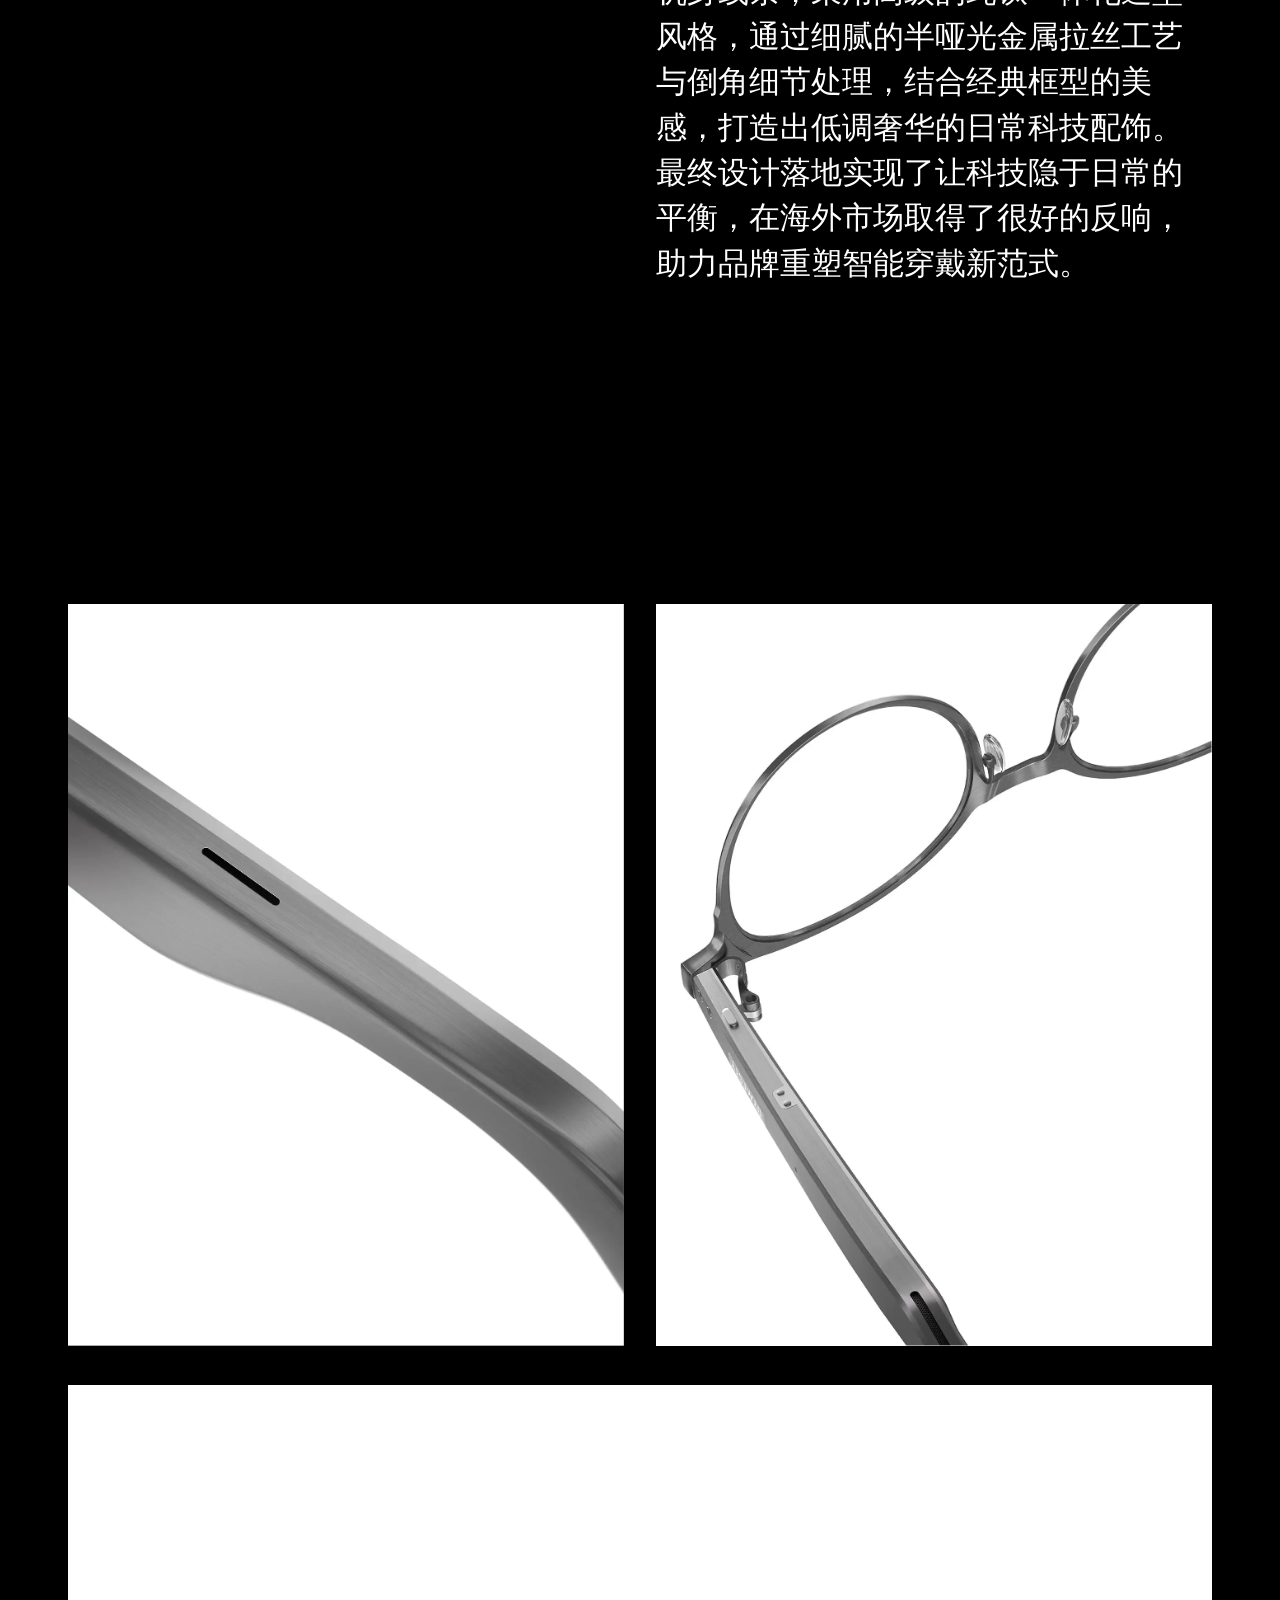
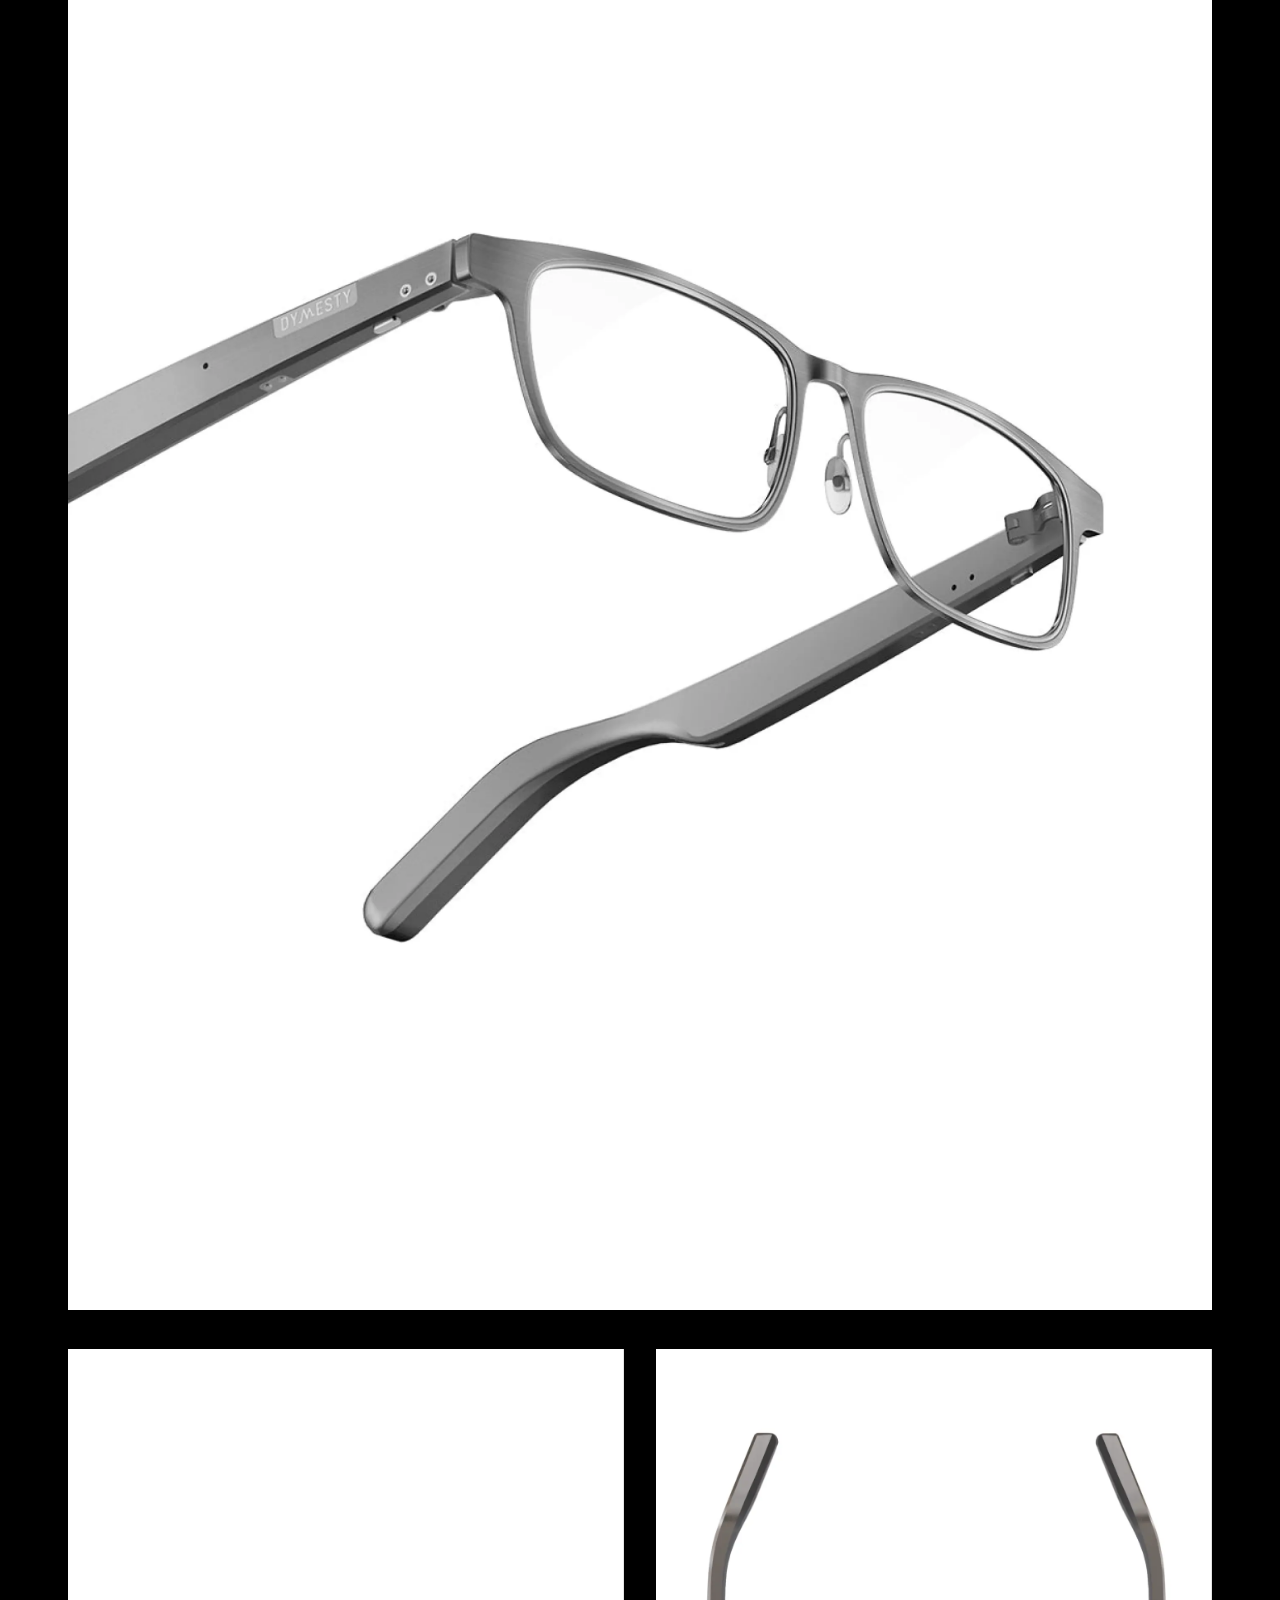
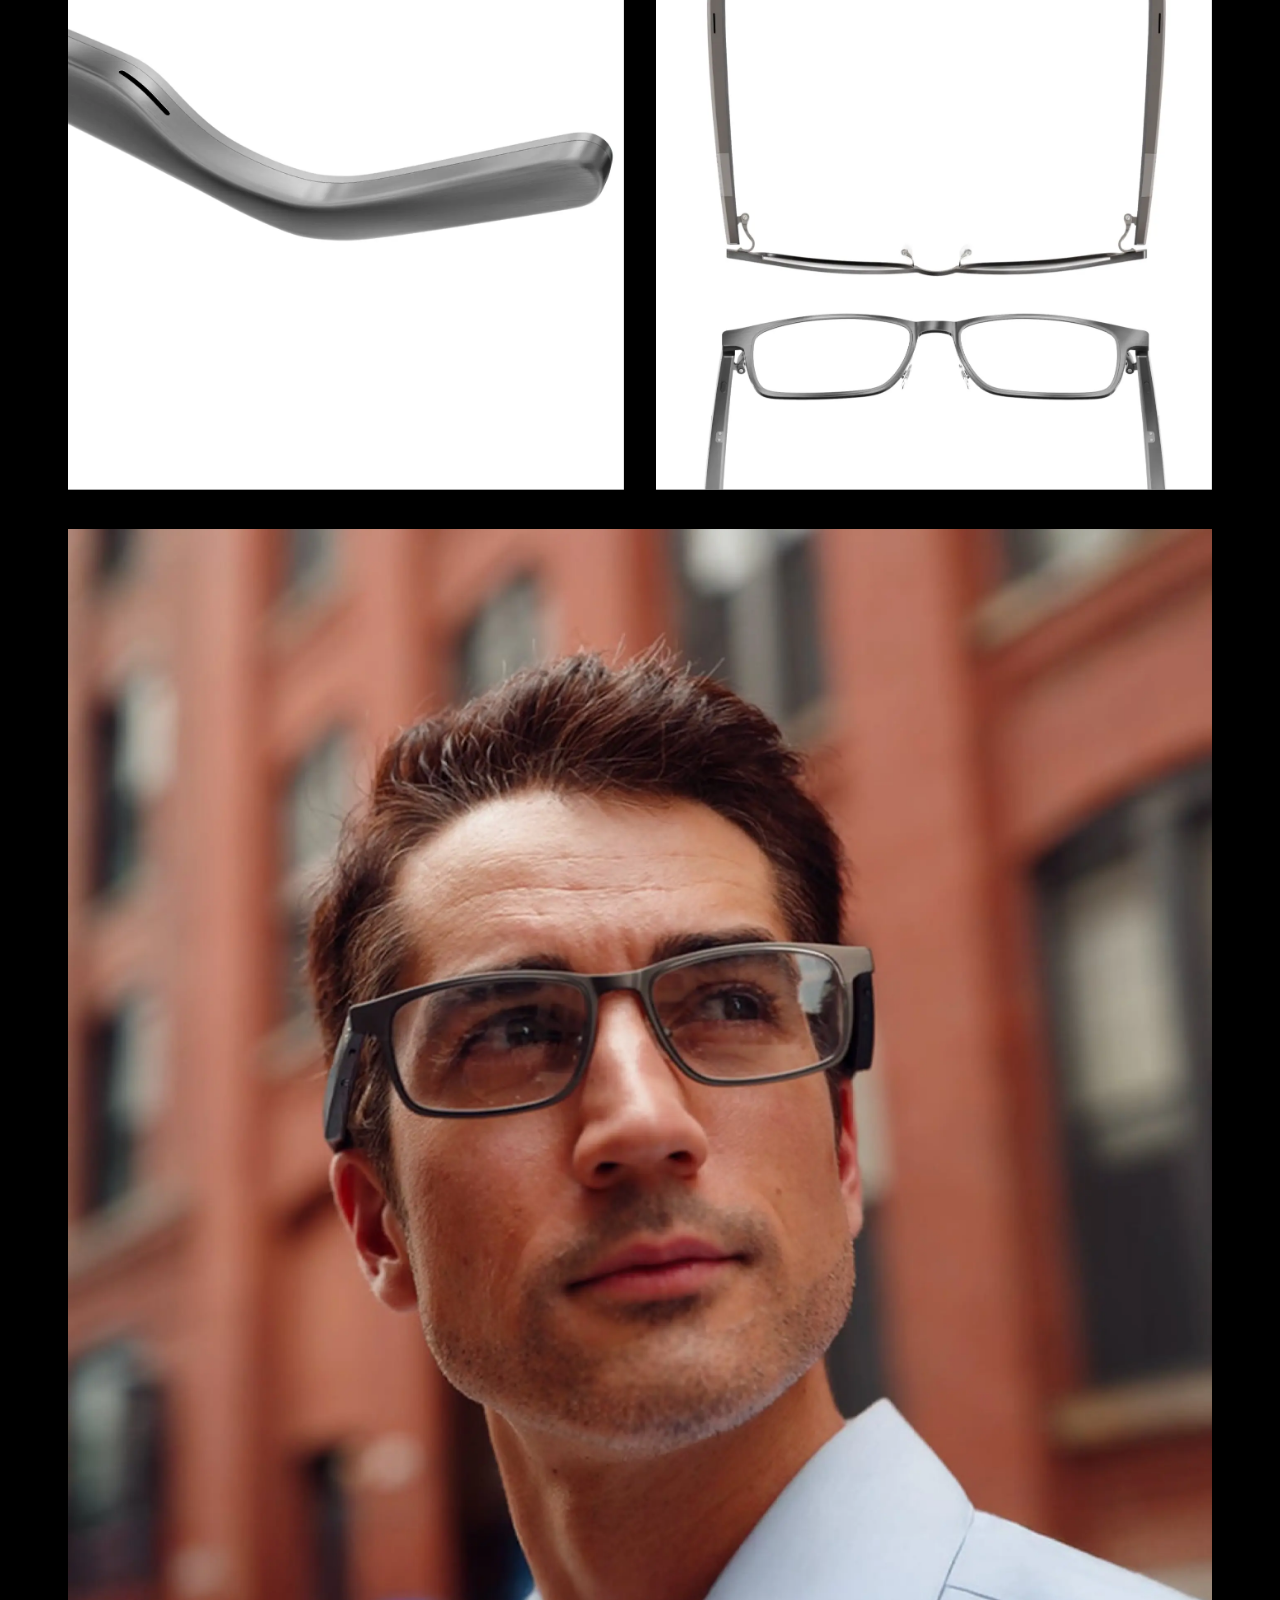
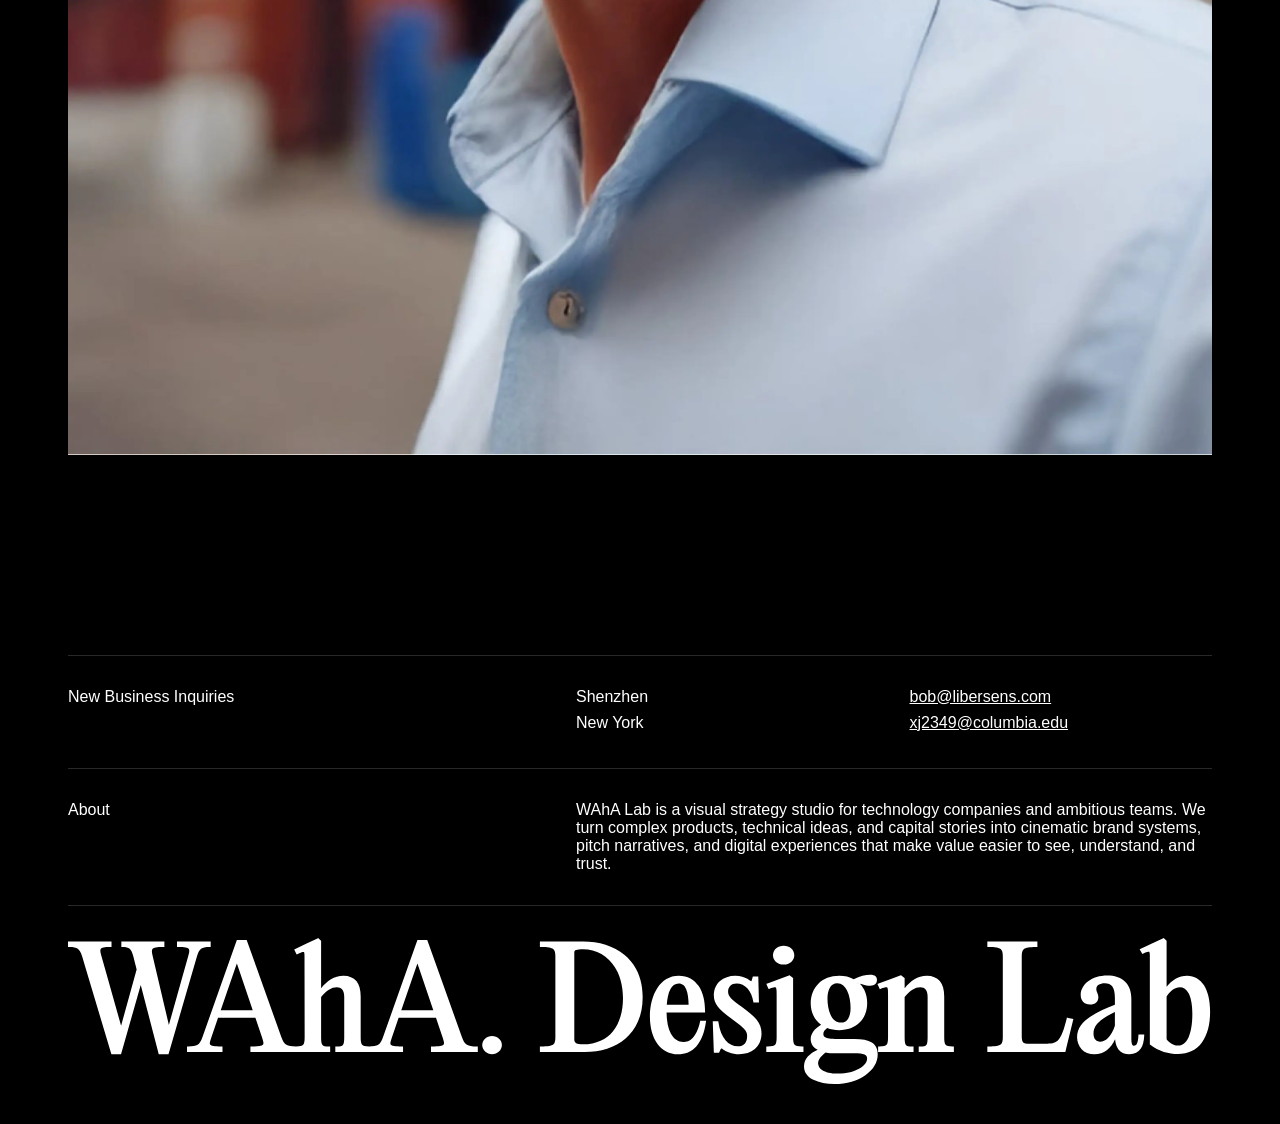
==== commit 223c8a2e: "Replace case images with compressed webp assets" ====
--- a/dymesty.html
+++ b/dymesty.html
@@ -24,7 +24,7 @@
 
     <main class="case-page case-page-dymesty">
         <section class="case-hero">
-            <img src="assets/case-images/dymesty/Dymesty-00.png" alt="Dymesty smart glasses detail held by hand" class="case-hero-image">
+            <img src="assets/case-images/dymesty/Dymesty-00.webp" alt="Dymesty smart glasses detail held by hand" class="case-hero-image">
         </section>
 
         <section class="case-intro">
@@ -55,28 +55,28 @@
         <section class="case-media-stack">
             <div class="case-media-row">
                 <figure class="case-media case-media-portrait case-media-contain case-media-black">
-                    <img src="assets/case-images/dymesty/Dymesty-01.png" alt="Dymesty temple arm side detail">
+                    <img src="assets/case-images/dymesty/Dymesty-01.webp" alt="Dymesty temple arm side detail">
                 </figure>
                 <figure class="case-media case-media-portrait case-media-contain case-media-white">
-                    <img src="assets/case-images/dymesty/Dymesty-02.png" alt="Dymesty round frame hinge detail">
+                    <img src="assets/case-images/dymesty/Dymesty-02.webp" alt="Dymesty round frame hinge detail">
                 </figure>
             </div>
 
             <figure class="case-media case-media-wide case-media-contain case-media-white">
-                <img src="assets/case-images/dymesty/Dymesty-03.png" alt="Dymesty smart glasses full product view">
+                <img src="assets/case-images/dymesty/Dymesty-03.webp" alt="Dymesty smart glasses full product view">
             </figure>
 
             <div class="case-media-row">
                 <figure class="case-media case-media-portrait case-media-contain case-media-black">
-                    <img src="assets/case-images/dymesty/Dymesty-04.png" alt="Dymesty temple tip detail">
+                    <img src="assets/case-images/dymesty/Dymesty-04.webp" alt="Dymesty temple tip detail">
                 </figure>
                 <figure class="case-media case-media-portrait case-media-contain case-media-black">
-                    <img src="assets/case-images/dymesty/Dymesty-05.png" alt="Dymesty glasses top view">
+                    <img src="assets/case-images/dymesty/Dymesty-05.webp" alt="Dymesty glasses top view">
                 </figure>
             </div>
 
             <figure class="case-media case-media-wide case-media-final">
-                <img src="assets/case-images/dymesty/Dymesty-06.png" alt="Dymesty smart glasses lifestyle portrait">
+                <img src="assets/case-images/dymesty/Dymesty-06.webp" alt="Dymesty smart glasses lifestyle portrait">
             </figure>
         </section>
 
--- a/style.css
+++ b/style.css
@@ -2882,13 +2882,13 @@
     width: calc(100% - 136px);
     margin: 24.9px 68px 0;
     display: grid;
-    grid-template-columns: 675px minmax(0, 673.73px);
-    justify-content: space-between;
+    grid-template-columns: repeat(2, minmax(0, 1fr));
+    gap: 32px;
     align-items: start;
 }
 
 .case-intro-main h1 {
-    width: 655px;
+    width: 100%;
     font-family: 'PingFang SC', 'Noto Sans SC', -apple-system, BlinkMacSystemFont, sans-serif;
     font-size: 47.7px;
     line-height: 60px;
@@ -2923,7 +2923,7 @@
 }
 
 .case-intro-copy {
-    width: 673.73px;
+    width: 100%;
     font-family: 'PingFang SC', 'Noto Sans SC', -apple-system, BlinkMacSystemFont, sans-serif;
     font-size: 31.3px;
     line-height: 45.38px;
@@ -2987,8 +2987,24 @@
 }
 
 .case-footer {
-    margin-top: 274px;
+    margin-top: 200px;
     padding: 0 68px;
+}
+
+@media screen and (min-width: 768px) {
+    .footer.case-footer {
+        width: 100%;
+        max-width: 1920px;
+        margin-left: auto !important;
+        margin-right: auto !important;
+        padding-left: 68px !important;
+        padding-right: 68px !important;
+        box-sizing: border-box !important;
+    }
+
+    .footer.case-footer .footer-section {
+        max-width: none;
+    }
 }
 
 @media screen and (min-width: 1921px) {
